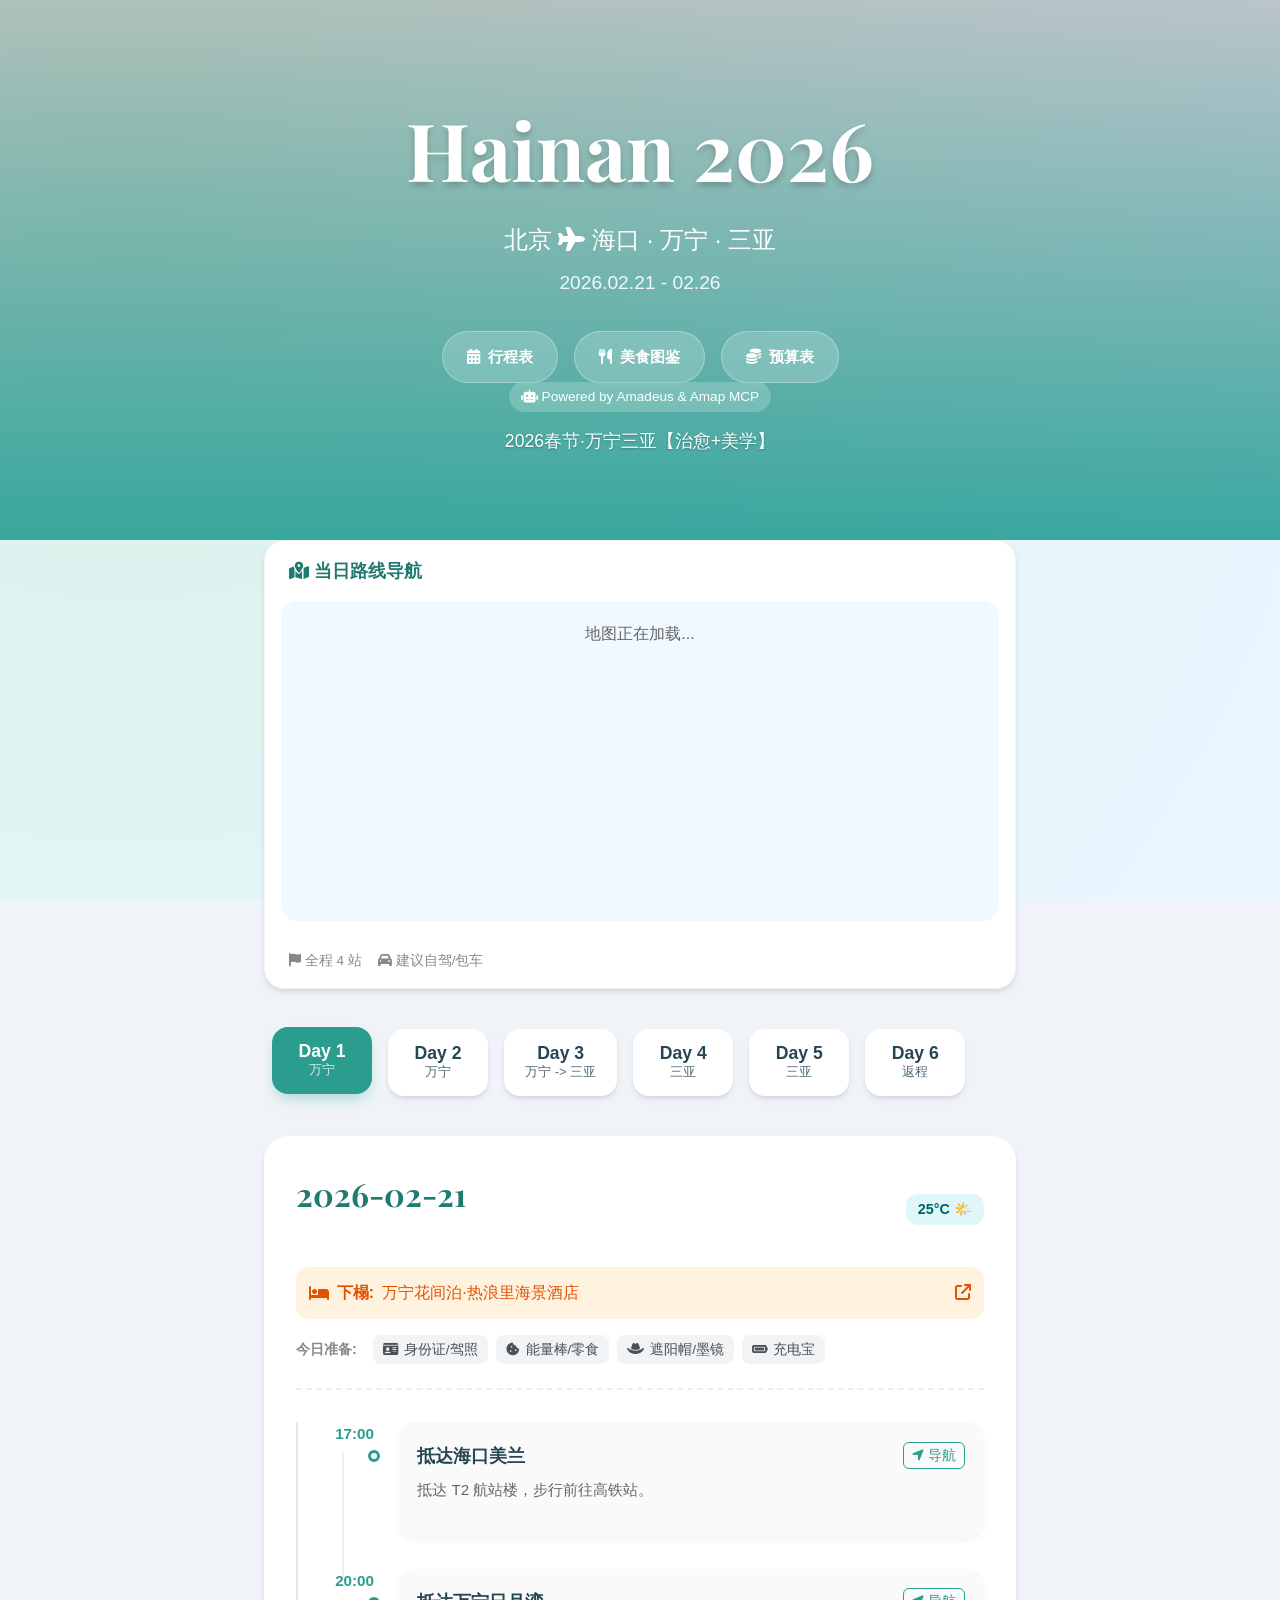
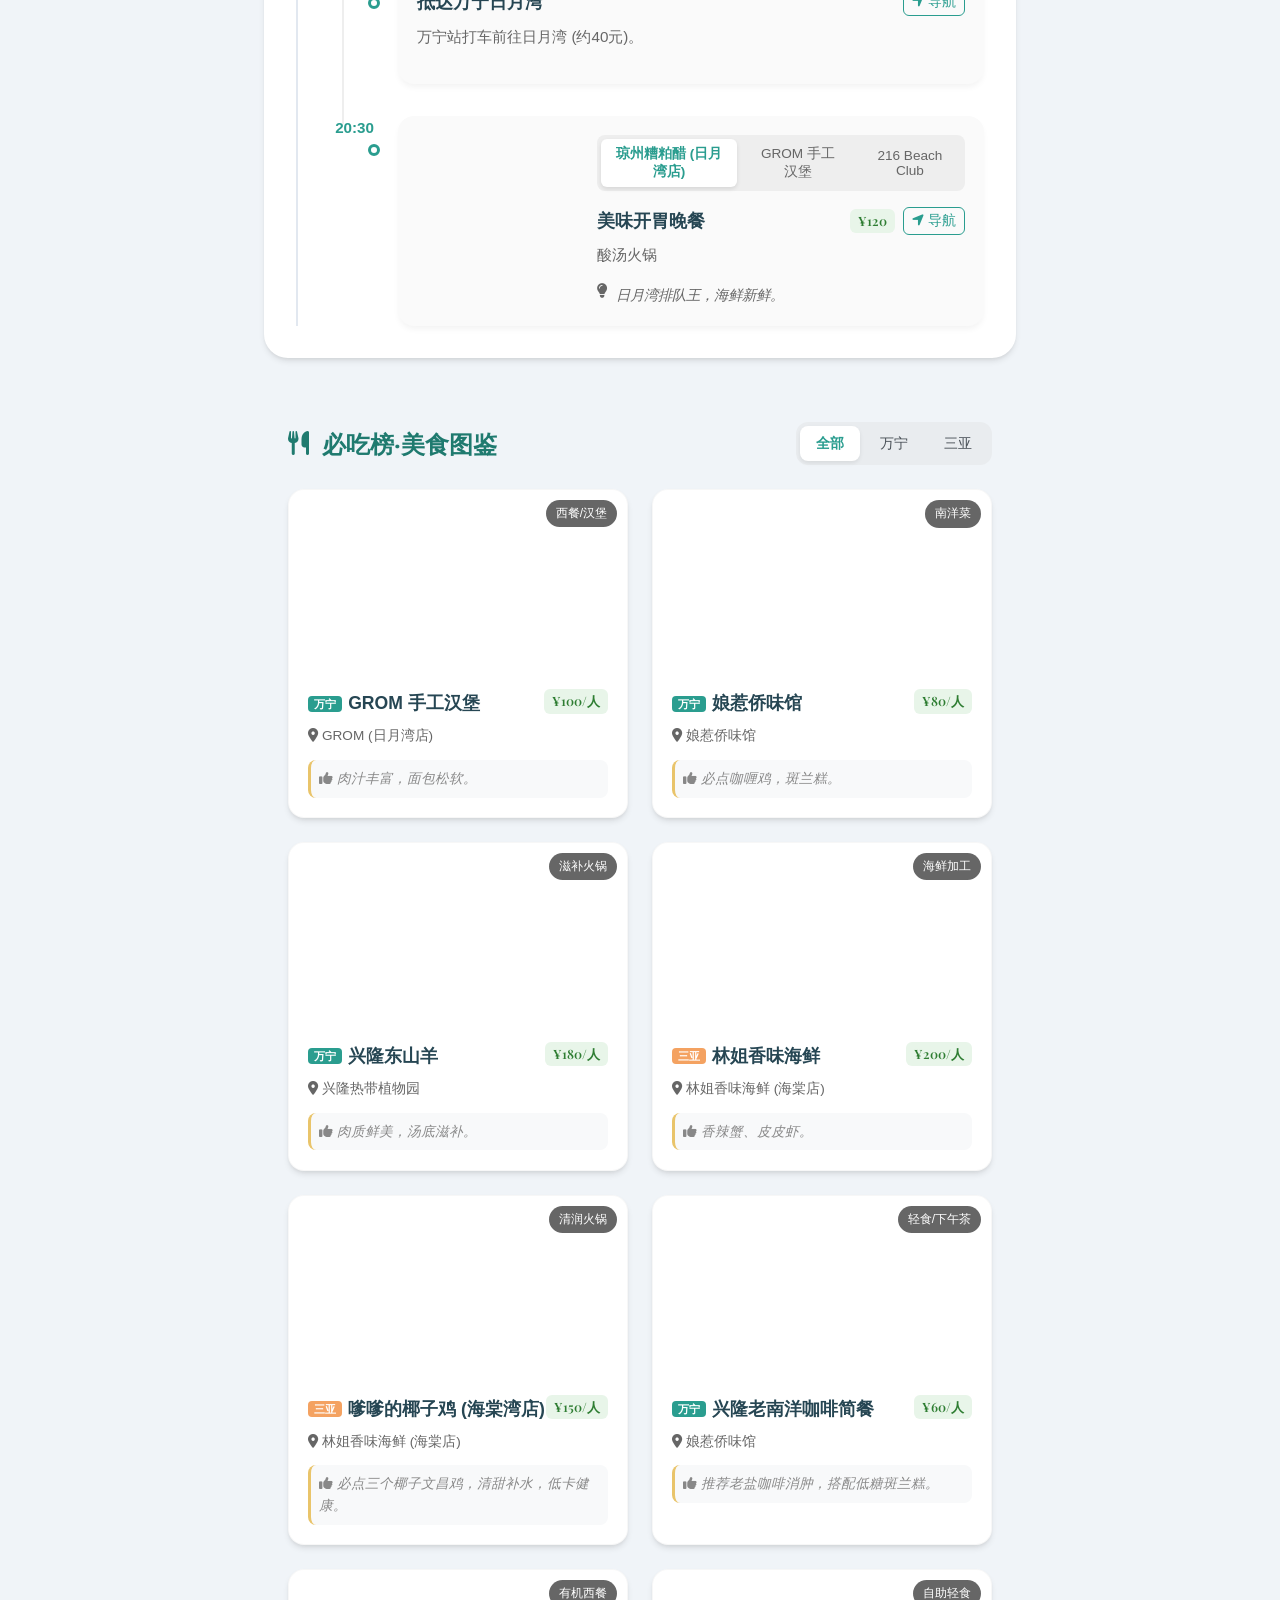
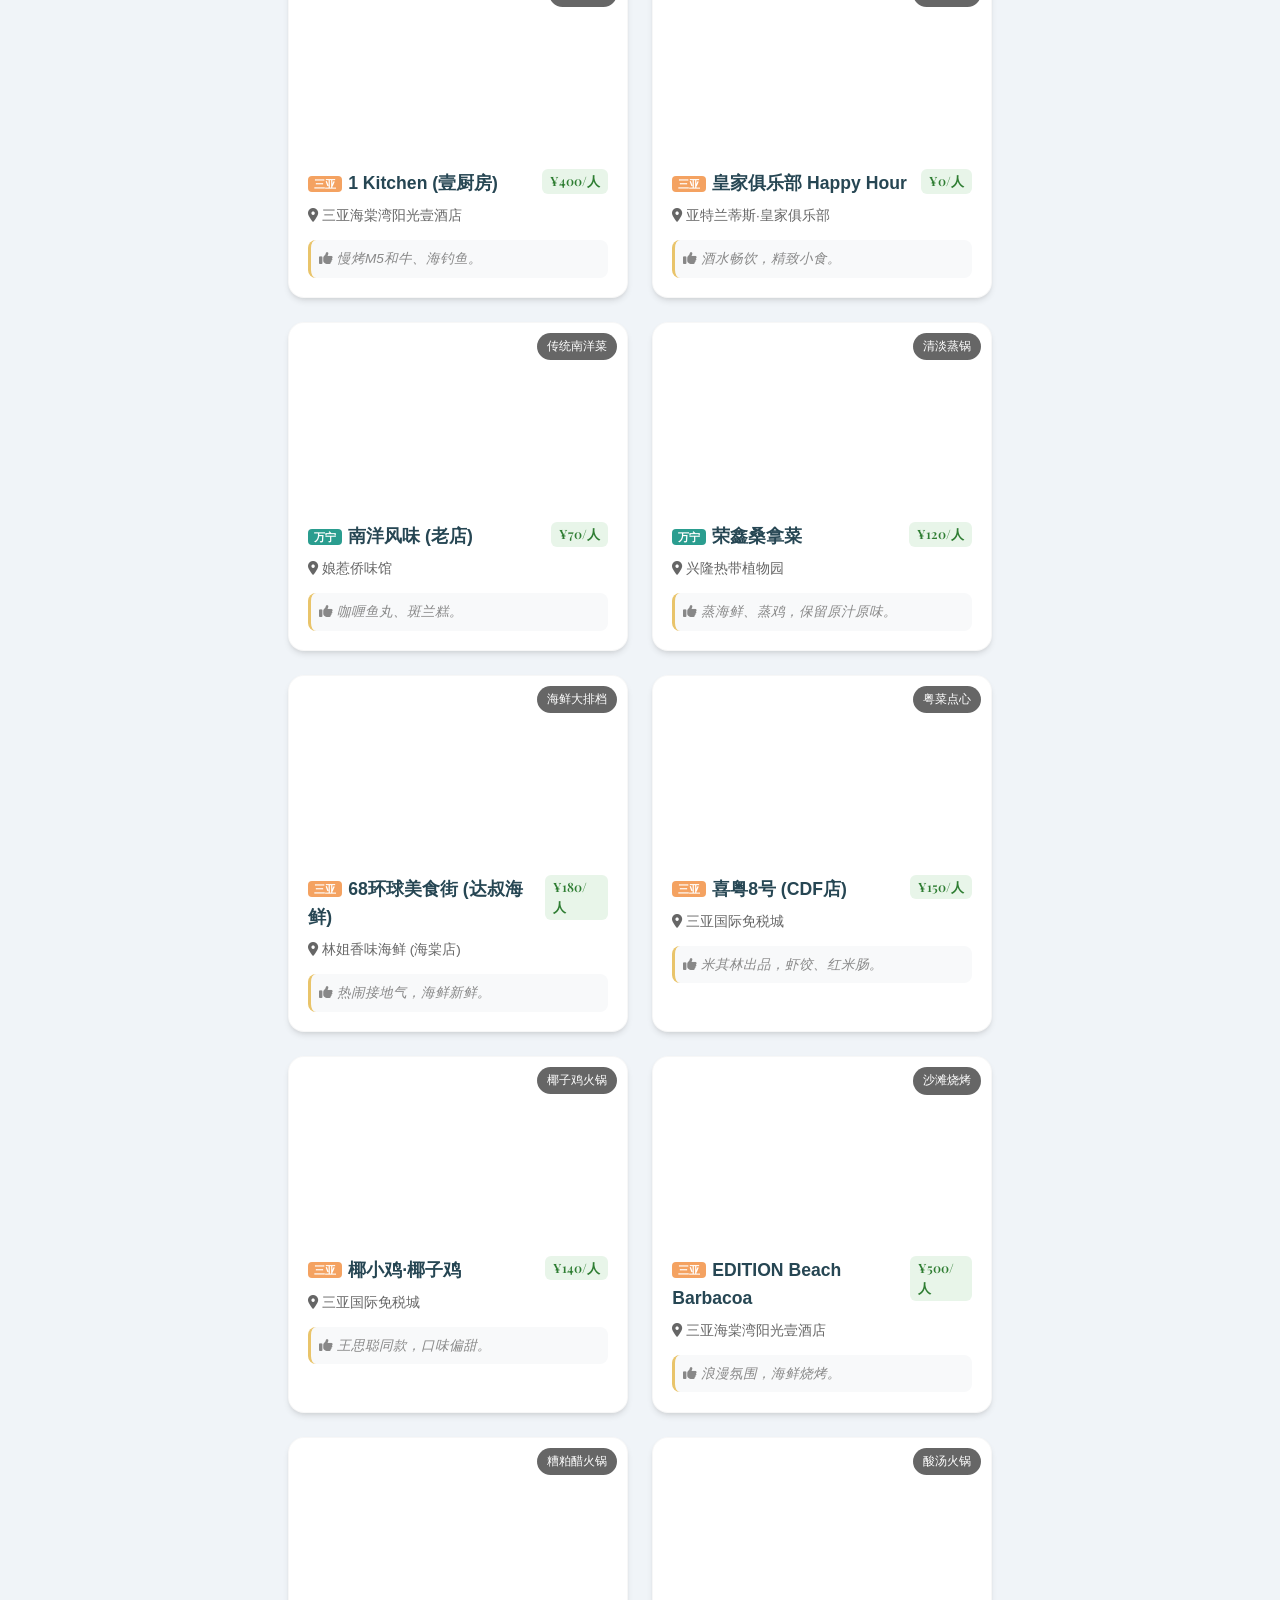
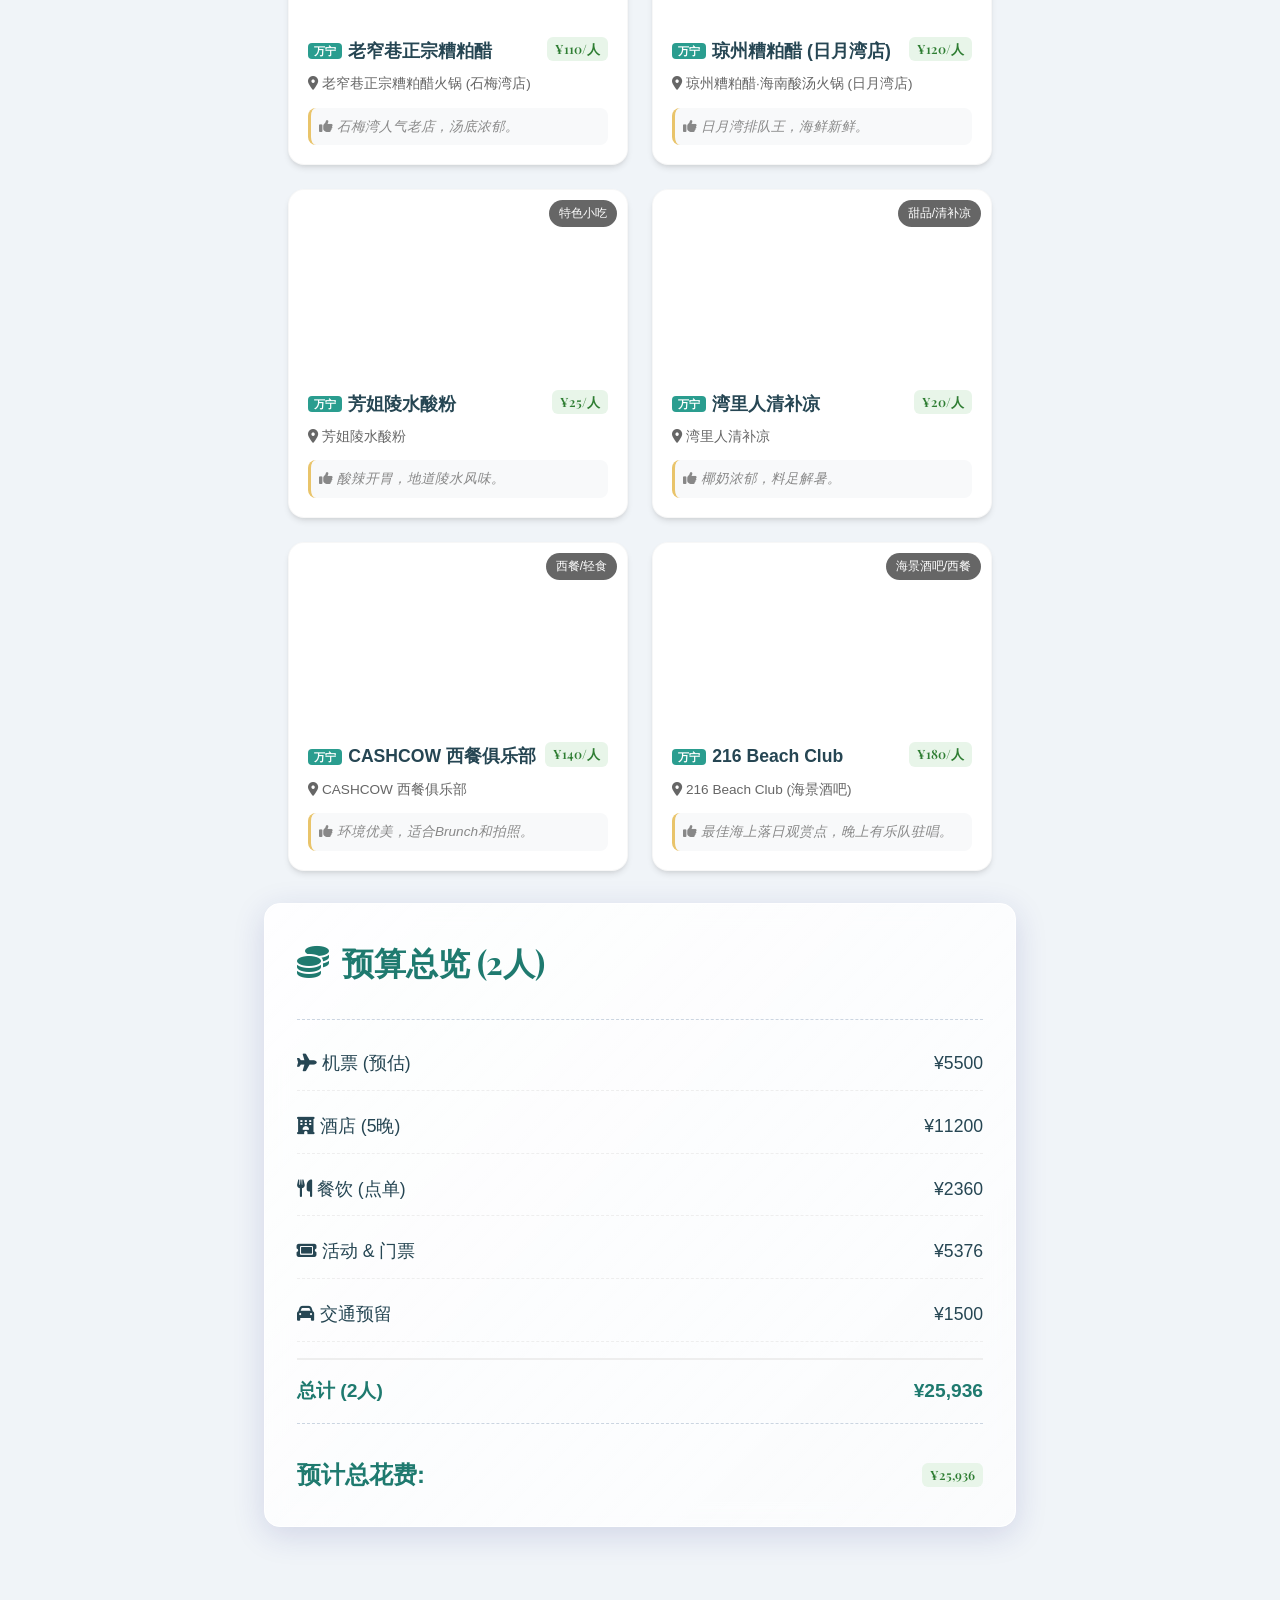
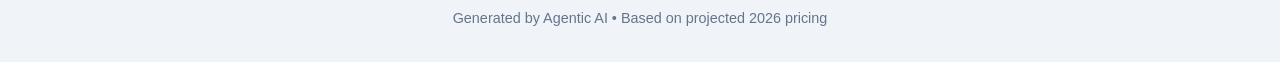
==== index.html @ 5bce95b8 "Travel planner update: Food Map, Content Polish, and UI fixes" ====
<!DOCTYPE html>
<html lang="zh-CN">

<head>
    <meta charset="UTF-8">
    <meta name="viewport" content="width=device-width, initial-scale=1.0">
    <title>2026 海南【治愈+美学】奢华之旅</title>
    <link rel="stylesheet" href="style.css">
    <!-- Google Fonts -->
    <link
        href="https://fonts.googleapis.com/css2?family=Noto+Sans+SC:wght@300;400;500;700&family=Playfair+Display:ital,wght@0,400;0,700;1,400&display=swap"
        rel="stylesheet">
    <!-- Icon -->
    <link rel="stylesheet" href="https://cdnjs.cloudflare.com/ajax/libs/font-awesome/6.4.0/css/all.min.css">
    <!-- Leaflet -->
    <!-- AMap JS API -->
    <script type="text/javascript">
        window._AMapSecurityConfig = {
            securityJsCode: '951e81e1dcbe1bcec90ae6eb160997d6',
        }
    </script>
    <script
        src="https://webapi.amap.com/maps?v=2.0&key=4f4b242f275c2ed27e2b0af25b4e8717&plugin=AMap.Driving,AMap.Scale,AMap.ToolBar"></script>
</head>

<body>
    <div class="bg-gradient"></div>

    <style>
        :root {
            --primary: #2A9D8F;
            --primary-dark: #1F7A6F;
            --secondary: #E9C46A;
            --accent: #F4A261;
            --danger: #E76F51;
            --text: #264653;
            --bg: #F0F4F8;
            --glass: rgba(255, 255, 255, 0.95);
            --shadow: 0 4px 6px -1px rgba(0, 0, 0, 0.1), 0 2px 4px -1px rgba(0, 0, 0, 0.06);
        }

        * {
            box-sizing: border-box;
            margin: 0;
            padding: 0;
        }

        body {
            font-family: 'Inter', -apple-system, BlinkMacSystemFont, "Segoe UI", Roboto, sans-serif;
            background-color: var(--bg);
            color: var(--text);
            line-height: 1.6;
            margin: 0;
        }

        /* Hero */
        .hero {
            background: linear-gradient(135deg, var(--primary), var(--primary-dark));
            color: white;
            padding: 3rem 1.5rem;
            text-align: center;
            border-bottom-left-radius: 30px;
            border-bottom-right-radius: 30px;
            box-shadow: 0 10px 20px -10px rgba(42, 157, 143, 0.5);
            margin-bottom: 2rem;
        }

        .hero h1 {
            font-size: 2.2rem;
            margin-bottom: 0.5rem;
            font-weight: 800;
        }

        .mcp-badge {
            background: rgba(255, 255, 255, 0.2);
            padding: 4px 12px;
            border-radius: 20px;
            font-size: 0.85rem;
            display: inline-block;
            margin-bottom: 1rem;
            backdrop-filter: blur(4px);
        }

        /* Main Container */
        .container {
            max-width: 800px;
            margin: 0 auto;
            padding: 0 1.5rem 3rem;
        }

        /* Day Navigation (Tabs) */
        .day-nav-container {
            display: flex;
            overflow-x: auto;
            gap: 1rem;
            padding: 0.5rem 0.5rem 1.5rem;
            scrollbar-width: none;
            /* Hide scrollbar Firefox */
            margin-bottom: 1rem;
        }

        .day-nav-container::-webkit-scrollbar {
            display: none;
        }

        .day-nav-btn {
            background: white;
            border: none;
            border-radius: 16px;
            padding: 0.8rem 1.2rem;
            min-width: 100px;
            cursor: pointer;
            box-shadow: var(--shadow);
            transition: all 0.3s cubic-bezier(0.25, 0.8, 0.25, 1);
            text-align: center;
            flex-shrink: 0;
            color: var(--text);
            border: 2px solid transparent;
        }

        .day-nav-btn.active {
            background: var(--primary);
            color: white;
            transform: translateY(-2px);
            box-shadow: 0 8px 15px -5px rgba(42, 157, 143, 0.4);
        }

        .nav-day-num {
            font-weight: 700;
            font-size: 1.1rem;
        }

        .nav-day-loc {
            font-size: 0.8rem;
            opacity: 0.8;
        }

        /* Single Day View */
        .single-day-view {
            background: white;
            border-radius: 24px;
            padding: 2rem;
            box-shadow: var(--shadow);
            animation: fadeIn 0.4s ease-out;
        }

        .day-header-hero {
            border-bottom: 2px dashed #eee;
            padding-bottom: 1.5rem;
            margin-bottom: 2rem;
        }

        .day-title-row {
            display: flex;
            justify-content: space-between;
            align-items: center;
            margin-bottom: 1rem;
        }

        .weather-pill {
            background: #E0F7FA;
            color: #006064;
            padding: 4px 12px;
            border-radius: 12px;
            font-size: 0.9rem;
            font-weight: 600;
        }

        .stay-pill {
            background: #FFF3E0;
            color: #E65100;
            padding: 0.8rem;
            border-radius: 12px;
            display: flex;
            align-items: center;
            gap: 0.5rem;
            margin-bottom: 1rem;
        }

        .stay-link {
            color: inherit;
            text-decoration: none;
            margin-left: auto;
        }

        .prep-container {
            display: flex;
            flex-wrap: wrap;
            gap: 0.5rem;
            align-items: center;
        }

        .prep-label {
            font-weight: 600;
            color: #888;
            font-size: 0.9rem;
            margin-right: 0.5rem;
        }

        .prep-badge {
            background: #F1F3F5;
            padding: 4px 10px;
            border-radius: 8px;
            font-size: 0.85rem;
            color: #495057;
            display: flex;
            align-items: center;
            gap: 6px;
        }

        /* Schedule Items */
        .schedule-list {
            display: flex;
            flex-direction: column;
            gap: 2rem;
        }

        .schedule-card {
            display: flex;
            gap: 1.5rem;
            position: relative;
        }

        /* Timeline Line */
        .schedule-card::before {
            content: '';
            position: absolute;
            left: 28px;
            /* Adjustment based on time-column width */
            top: 30px;
            bottom: -40px;
            width: 2px;
            background: #eee;
            z-index: 0;
        }

        .schedule-card:last-child::before {
            display: none;
        }

        .time-column {
            flex-shrink: 0;
            width: 60px;
            text-align: right;
            position: relative;
            z-index: 1;
        }

        .time-text {
            font-weight: 700;
            color: var(--primary);
            font-size: 0.95rem;
            display: block;
            margin-bottom: 0.2rem;
        }

        .time-dots {
            width: 12px;
            height: 12px;
            background: white;
            border: 3px solid var(--primary);
            border-radius: 50%;
            margin-left: auto;
            position: relative;
            right: -6px;
            /* Align with line */
        }

        .card-content-wrapper {
            display: flex;
            flex-direction: column;
            gap: 0;
            background: #FAFAFA;
            border-radius: 16px;
            overflow: hidden;
            flex-grow: 1;
            box-shadow: 0 4px 6px -1px rgba(0, 0, 0, 0.05);
            transition: transform 0.2s;
        }

        .schedule-card:hover .card-content-wrapper {
            transform: translateX(5px);
            box-shadow: 0 8px 15px rgba(0, 0, 0, 0.1);
        }

        .card-image {
            height: 180px;
            width: 100%;
            background-size: cover;
            background-position: center;
            flex-shrink: 0;
        }

        @media (min-width: 600px) {
            .card-content-wrapper {
                flex-direction: row;
            }

            .card-image {
                width: 180px;
                height: auto;
            }
        }

        .card-content {
            padding: 1.2rem;
            flex-grow: 1;
        }

        /* Choice Toggles */
        .choice-container {
            display: flex;
            gap: 0.5rem;
            margin-bottom: 1rem;
            background: #eee;
            padding: 4px;
            border-radius: 8px;
            width: fit-content;
        }

        .choice-btn {
            border: none;
            background: transparent;
            padding: 6px 12px;
            border-radius: 6px;
            font-size: 0.85rem;
            cursor: pointer;
            color: #666;
            transition: all 0.2s;
        }

        .choice-btn.active {
            background: white;
            color: var(--primary);
            box-shadow: 0 2px 4px rgba(0, 0, 0, 0.1);
            font-weight: 600;
        }

        .card-header {
            display: flex;
            justify-content: space-between;
            align-items: flex-start;
            margin-bottom: 0.5rem;
        }

        .card-title {
            font-size: 1.1rem;
            font-weight: 700;
            margin: 0;
        }

        .card-actions {
            display: flex;
            gap: 0.5rem;
            align-items: center;
        }

        .price-tag {
            background: #E8F5E9;
            color: #2E7D32;
            padding: 2px 8px;
            border-radius: 6px;
            font-size: 0.8rem;
            font-weight: 600;
        }

        .nav-link {
            text-decoration: none;
            color: var(--primary);
            font-size: 0.85rem;
            border: 1px solid var(--primary);
            padding: 2px 8px;
            border-radius: 6px;
            transition: all 0.2s;
        }

        .nav-link:hover {
            background: var(--primary);
            color: white;
        }

        .card-desc {
            color: #666;
            font-size: 0.95rem;
            margin-bottom: 1rem;
        }

        /* Detail Sections (Rich Details) */
        .detail-section {
            background: white;
            border-radius: 8px;
            padding: 0.8rem 1rem;
            margin-top: 0.8rem;
            border-left: 3px solid #ccc;
        }

        .detail-section h4 {
            font-size: 0.9rem;
            margin-bottom: 0.5rem;
            display: flex;
            align-items: center;
            gap: 0.5rem;
        }

        .detail-section ul {
            list-style: none;
            padding-left: 0.5rem;
        }

        .detail-section li {
            font-size: 0.85rem;
            color: #555;
            margin-bottom: 0.3rem;
            position: relative;
            padding-left: 1rem;
        }

        .detail-section li::before {
            content: "•";
            color: #ccc;
            position: absolute;
            left: 0;
        }

        .package-section {
            border-color: var(--secondary);
            background: #FFFDE7;
        }

        .package-section h4 {
            color: #F57F17;
        }

        .warn-section {
            border-color: var(--danger);
            background: #FFEBEE;
        }

        .warn-section h4 {
            color: #C62828;
        }

        .tip-section {
            border: none;
            background: transparent;
            color: #666;
            font-style: italic;
            padding: 0;
            display: flex;
            gap: 0.5rem;
            font-size: 0.9rem;
        }

        /* Costs */
        .cost-panel {
            background: white;
            border-radius: 24px;
            padding: 2rem;
            margin-top: 2rem;
            box-shadow: var(--shadow);
        }

        .cost-row {
            display: flex;
            justify-content: space-between;
            padding: 0.8rem 0;
            border-bottom: 1px dashed #eee;
        }

        .cost-row:last-child {
            border-bottom: none;
        }

        .total-row {
            margin-top: 1rem;
            padding-top: 1rem;
            border-top: 2px solid #eee;
            font-size: 1.2rem;
            font-weight: 800;
            display: flex;
            justify-content: space-between;
            color: var(--primary-dark);
        }

        @keyframes fadeIn {
            from {
                opacity: 0;
                transform: translateY(10px);
            }

            to {
                opacity: 1;
                transform: translateY(0);
            }
        }

        /* Route Overview Map */
        .route-card {
            background: white;
            border-radius: 20px;
            padding: 1rem;
            margin-bottom: 2rem;
            box-shadow: var(--shadow);
            border: 1px solid rgba(0, 0, 0, 0.05);
            animation: fadeIn 0.5s ease-out;
            display: flex;
            flex-direction: column;
        }

        .route-header {
            display: flex;
            justify-content: space-between;
            align-items: center;
            margin-bottom: 1rem;
            padding: 0 0.5rem;
        }

        .leaflet-routing-container {
            display: none !important;
            /* Hide default instructions panel */
        }

        .route-header h4 {
            margin: 0;
            color: var(--primary-dark);
            font-size: 1.1rem;
        }

        #map-container {
            height: 320px;
            width: 100%;
            border-radius: 16px;
            z-index: 1;
            /* Ensure map is below dropdowns if any */
        }

        .route-meta {
            margin-top: 0.8rem;
            font-size: 0.85rem;
            color: #888;
            display: flex;
            gap: 1rem;
            padding: 0 0.5rem;
        }

        /* Custom Popup */
        .leaflet-popup-content-wrapper {
            border-radius: 12px;
            padding: 0;
            overflow: hidden;
        }

        .leaflet-popup-content {
            margin: 0;
            font-family: 'Inter', sans-serif;
            font-size: 0.9rem;
        }

        .popup-content {
            padding: 8px 12px;
        }

        .popup-title {
            font-weight: 700;
            color: var(--primary-dark);
        }

        .popup-type {
            font-size: 0.8rem;
            color: #666;
        }
    </style>
    <header class="hero-section">
        <div class="hero-content">
            <h1>Hainan 2026</h1>
            <p class="subtitle">北京 <i class="fa-solid fa-plane"></i> 海口 · 万宁 · 三亚</p>
            <p class="dates">2026.02.21 - 02.26</p>

            <div class="quick-nav">
                <a href="#timeline" class="quick-nav-btn"><i class="fa-solid fa-calendar-days"></i> 行程表</a>
                <a href="#food-collection" class="quick-nav-btn"><i class="fa-solid fa-utensils"></i> 美食图鉴</a>
                <a href="#cost-breakdown" class="quick-nav-btn"><i class="fa-solid fa-coins"></i> 预算表</a>
            </div>

            <div class="mcp-badge">
                <i class="fa-solid fa-robot"></i> Powered by Amadeus & Amap MCP
            </div>
            <div id="plan-desc" class="plan-description"></div>
        </div>
    </header>

    <main class="container">
        <!-- Itinerary Timeline -->
        <section class="timeline-section">
            <div id="day-route"></div>
            <div id="timeline" class="timeline">
                <!-- Dynamically populated by JS -->
            </div>
        </section>

        <!-- Food Collection (New Feature) -->
        <section class="food-collection-section" id="food-collection">
            <div class="section-header">
                <h2><i class="fa-solid fa-utensils"></i> 必吃榜·美食图鉴</h2>
                <div class="filter-tabs">
                    <button class="filter-btn active" data-filter="all">全部</button>
                    <button class="filter-btn" data-filter="万宁">万宁</button>
                    <button class="filter-btn" data-filter="三亚">三亚</button>
                </div>
            </div>
            <div id="food-grid" class="food-grid">
                <!-- Populated by JS -->
            </div>
        </section>



        <!-- Cost Summary -->
        <section class="cost-section">
            <div class="cost-card glass mirror">
                <h2><i class="fa-solid fa-coins"></i> 预算总览 (2人)</h2>
                <div class="cost-breakdown" id="cost-breakdown">
                    <!-- Populated by JS -->
                </div>
                <div class="total-cost">
                    <span>预计总花费:</span>
                    <span id="total-price" class="price-tag">calculating...</span>
                </div>
            </div>
        </section>
    </main>

    <footer>
        <p>Generated by Agentic AI • Based on projected 2026 pricing</p>
    </footer>

    <script src="data.js"></script>
    <script src="script.js"></script>
</body>

</html>
---- style.css ----
:root {
    --primary-color: #0d9488;
    /* Teal 600 */
    --primary-dark: #0f766e;
    --accent-color: #fca5a5;
    /* Rose 300 */
    --glass-bg: rgba(255, 255, 255, 0.7);
    --glass-border: rgba(255, 255, 255, 0.5);
    --text-main: #1e293b;
    --text-muted: #64748b;
    --card-shadow: 0 8px 32px 0 rgba(31, 38, 135, 0.15);
}

* {
    margin: 0;
    padding: 0;
    box-sizing: border-box;
}

body {
    font-family: 'Noto Sans SC', sans-serif;
    color: var(--text-main);
    background-color: #ecfeff;
    /* Cyan 50 */
    overflow-x: hidden;
}

/* Dynamic Background */
.bg-gradient {
    position: fixed;
    top: 0;
    left: 0;
    width: 100vw;
    height: 100vh;
    background: radial-gradient(circle at 10% 20%, rgb(216, 241, 230) 0%, rgb(233, 246, 255) 90%);
    z-index: -1;
}

/* Hero Section */
.hero-section {
    min-height: 480px;
    height: 60vh;
    display: flex;
    justify-content: center;
    align-items: center;
    text-align: center;
    background: url('https://images.unsplash.com/photo-1544979590-37e9b47cd705?q=80&w=2574&auto=format&fit=crop') no-repeat center center/cover;
    position: relative;
    color: white;
}

.hero-section::after {
    content: '';
    position: absolute;
    inset: 0;
    background: linear-gradient(to bottom, rgba(0, 0, 0, 0.2), rgba(13, 148, 136, 0.8));
}

.hero-content {
    position: relative;
    z-index: 10;
    animation: fadeInDown 1s ease-out;
}

h1 {
    font-family: 'Playfair Display', serif;
    font-size: 5rem;
    margin-bottom: 0.5rem;
    text-shadow: 0 4px 6px rgba(0, 0, 0, 0.2);
}

.subtitle {
    font-size: 1.5rem;
    font-weight: 300;
    margin-bottom: 0.5rem;
}

.dates {
    font-size: 1.2rem;
    opacity: 0.9;
    margin-bottom: 2rem;
}

/* Plan Selector */
.plan-selector {
    display: flex;
    justify-content: center;
    gap: 1rem;
    margin-bottom: 1.5rem;
}

.plan-btn {
    padding: 0.8rem 2rem;
    border: none;
    border-radius: 50px;
    background: rgba(255, 255, 255, 0.2);
    color: white;
    cursor: pointer;
    font-size: 1rem;
    backdrop-filter: blur(5px);
    border: 1px solid rgba(255, 255, 255, 0.4);
    transition: all 0.3s ease;
}

.plan-btn:hover,
.plan-btn.active {
    background: white;
    color: var(--primary-color);
    transform: translateY(-2px);
    box-shadow: 0 5px 15px rgba(0, 0, 0, 0.2);
}

.plan-description {
    max-width: 600px;
    margin: 0 auto;
    font-size: 1.1rem;
    line-height: 1.5;
    text-shadow: 0 1px 2px rgba(0, 0, 0, 0.3);
}

/* Main Container */
.container {
    max-width: 1200px;
    margin: -4rem auto 0;
    padding: 2rem;
    position: relative;
    z-index: 20;
}

h2 {
    font-family: 'Playfair Display', serif;
    color: var(--primary-dark);
    margin-bottom: 2rem;
    display: flex;
    align-items: center;
    gap: 0.8rem;
    font-size: 2rem;
}

/* Glassmorphism Cards */
.glass {
    background: var(--glass-bg);
    backdrop-filter: blur(12px);
    -webkit-backdrop-filter: blur(12px);
    border: 1px solid var(--glass-border);
    border-radius: 16px;
    padding: 2rem;
    box-shadow: var(--card-shadow);
    transition: transform 0.3s ease;
}

.glass:hover {
    transform: translateY(-5px);
}

/* Timeline Components */
.timeline-section {
    margin-bottom: 4rem;
}

.timeline {
    display: grid;
    grid-template-columns: repeat(auto-fit, minmax(350px, 1fr));
    gap: 2rem;
}

.day-card {
    background: white;
    border-radius: 16px;
    overflow: hidden;
    box-shadow: 0 4px 6px -1px rgba(0, 0, 0, 0.1);
    transition: all 0.3s ease;
    border-top: 4px solid var(--primary-color);
}

.day-card:hover {
    box-shadow: 0 20px 25px -5px rgba(0, 0, 0, 0.1), 0 10px 10px -5px rgba(0, 0, 0, 0.04);
}

.day-header {
    background: #f0fdfa;
    padding: 1rem 1.5rem;
    display: flex;
    justify-content: space-between;
    align-items: center;
    border-bottom: 1px solid #e2e8f0;
}

.day-tag {
    font-weight: 700;
    color: var(--primary-color);
    font-size: 1.3rem;
}

.loc-tag {
    background: var(--primary-color);
    color: white;
    padding: 0.3rem 0.8rem;
    border-radius: 999px;
    font-size: 0.9rem;
}

.day-content {
    padding: 1.5rem;
}

.stay-info {
    background: #ecfeff;
    padding: 0.8rem;
    border-radius: 8px;
    font-size: 0.95rem;
    color: var(--primary-dark);
    margin-bottom: 1.5rem;
    display: flex;
    align-items: center;
    gap: 0.5rem;
    font-weight: 500;
    border: 1px solid #ccfbf1;
}

/* Detailed Schedule List */
.schedule-list {
    list-style: none;
    position: relative;
    padding-left: 1rem;
    border-left: 2px solid #e2e8f0;
}

.schedule-item {
    position: relative;
    margin-bottom: 2rem;
    padding-left: 1.5rem;
}

.schedule-item::before {
    content: '';
    position: absolute;
    left: -1.35rem;
    top: 0.3rem;
    width: 12px;
    height: 12px;
    background: white;
    border: 3px solid var(--accent-color);
    border-radius: 50%;
}

.time-tag {
    font-size: 0.85rem;
    font-weight: 700;
    color: var(--text-muted);
    margin-bottom: 0.2rem;
}

.event-title {
    font-size: 1.05rem;
    font-weight: 600;
    color: var(--text-main);
    margin-bottom: 0.4rem;
}

.event-desc {
    font-size: 0.9rem;
    color: #666;
    line-height: 1.5;
    margin-bottom: 0.6rem;
}

/* Tips Style */
.event-tips {
    background-color: #fff7ed;
    /* Orange 50 */
    border-left: 3px solid #f97316;
    /* Orange 500 */
    padding: 0.5rem 0.8rem;
    border-radius: 4px;
    font-size: 0.85rem;
    color: #c2410c;
    /* Orange 700 */
    margin-bottom: 0.8rem;
    display: inline-block;
}

.event-image {
    width: 100%;
    height: 180px;
    object-fit: cover;
    border-radius: 12px;
    box-shadow: 0 4px 6px rgba(0, 0, 0, 0.1);
    transition: transform 0.3s ease;
}

.event-image:hover {
    transform: scale(1.02);
}

/* Summary Grid */
.cards-grid {
    display: grid;
    grid-template-columns: repeat(2, 1fr);
    gap: 2rem;
    margin-bottom: 4rem;
}

.summary-card h3 {
    color: var(--primary-dark);
    margin-bottom: 1.5rem;
    border-bottom: 2px solid rgba(13, 148, 136, 0.2);
    padding-bottom: 0.5rem;
}

.info-row {
    display: flex;
    justify-content: space-between;
    margin-bottom: 0.8rem;
    font-size: 0.95rem;
}

.info-label {
    color: var(--text-muted);
}

.info-value {
    font-weight: 500;
}

/* Cost Section */
.cost-card {
    background: linear-gradient(135deg, rgba(255, 255, 255, 0.9), rgba(255, 255, 255, 0.7));
    border: 1px solid white;
}

.cost-breakdown {
    margin: 2rem 0;
    padding: 1rem 0;
    border-top: 1px dashed #cbd5e1;
    border-bottom: 1px dashed #cbd5e1;
}

.cost-row {
    display: flex;
    justify-content: space-between;
    margin-bottom: 0.5rem;
    font-size: 1.1rem;
}

.total-cost {
    display: flex;
    justify-content: space-between;
    align-items: center;
    font-size: 1.5rem;
    font-weight: bold;
    color: var(--primary-dark);
}

.price-tag {
    font-family: 'Playfair Display', serif;
    color: #b91c1c;
    /* Red 700 */
    font-size: 2.5rem;
}

/* Footer */
footer {
    text-align: center;
    padding: 2rem;
    color: var(--text-muted);
    font-size: 0.9rem;
}

/* Animations */
@keyframes fadeInDown {
    from {
        opacity: 0;
        transform: translateY(-20px);
    }

    to {
        opacity: 1;
        transform: translateY(0);
    }
}

@media (max-width: 768px) {
    h1 {
        font-size: 3rem;
    }

    .cards-grid {
        grid-template-columns: 1fr;
    }

    .container {
        margin-top: -2rem;
        padding: 1rem;
    }
}

/* Map Container */
#map-container {
    width: 100%;
    height: 400px;
    border-radius: 12px;
    margin-bottom: 1rem;
    background: #f0f9ff;
    position: relative;
    overflow: hidden;
    z-index: 10;
}

/* ----------------------------------------------------------- */
/* Food Collection (New) */
/* ----------------------------------------------------------- */
#food-collection {
    max-width: 800px;
    margin: 2rem auto;
    padding: 0 1.5rem;
}

#food-collection .section-header {
    display: flex;
    justify-content: space-between;
    align-items: center;
    margin-bottom: 1.5rem;
    flex-wrap: wrap;
    gap: 1rem;
}

#food-collection h2 {
    font-size: 1.5rem;
    color: var(--primary-dark);
    margin: 0;
}

/* Filter Tabs */
.filter-tabs {
    display: flex;
    background: #e9ecef;
    padding: 4px;
    border-radius: 12px;
    gap: 4px;
}

.filter-btn {
    border: none;
    background: transparent;
    padding: 8px 16px;
    font-size: 0.9rem;
    border-radius: 8px;
    cursor: pointer;
    color: #495057;
    font-weight: 500;
    transition: all 0.2s;
}

.filter-btn.active {
    background: white;
    color: var(--primary);
    box-shadow: 0 2px 4px rgba(0, 0, 0, 0.08);
    font-weight: 700;
}

/* Food Grid */
.food-grid {
    display: grid;
    grid-template-columns: repeat(auto-fill, minmax(280px, 1fr));
    gap: 1.5rem;
}

.food-card {
    background: white;
    border-radius: 16px;
    overflow: hidden;
    box-shadow: var(--shadow);
    transition: transform 0.2s, box-shadow 0.2s;
    cursor: pointer;
    position: relative;
    border: 1px solid rgba(0, 0, 0, 0.03);
}

.food-card:hover {
    transform: translateY(-5px);
    box-shadow: 0 10px 20px rgba(0, 0, 0, 0.08);
}

.food-img {
    height: 180px;
    width: 100%;
    background-size: cover;
    background-position: center;
    position: relative;
}

.food-tag {
    position: absolute;
    top: 10px;
    right: 10px;
    background: rgba(0, 0, 0, 0.6);
    color: white;
    padding: 4px 10px;
    border-radius: 20px;
    font-size: 0.75rem;
    backdrop-filter: blur(4px);
}

.food-info {
    padding: 1.2rem;
}

.food-title {
    font-size: 1.1rem;
    font-weight: 700;
    margin-bottom: 0.5rem;
    color: var(--text);
    display: flex;
    justify-content: space-between;
    align-items: flex-start;
}

.food-meta {
    display: flex;
    gap: 1rem;
    font-size: 0.85rem;
    color: #666;
    margin-bottom: 0.8rem;
}

.food-tips {
    font-size: 0.85rem;
    color: #888;
    background: #f8f9fa;
    padding: 8px;
    border-radius: 8px;
    font-style: italic;
    border-left: 3px solid var(--secondary);
}

.city-badge {
    background: var(--primary);
    color: white;
    padding: 2px 6px;
    border-radius: 4px;
    font-size: 0.7rem;
    vertical-align: middle;
    margin-right: 6px;
}


/* Quick Nav */
.quick-nav {
    display: flex;
    gap: 1rem;
    justify-content: center;
    margin-top: 1.5rem;
    flex-wrap: wrap;
}

.quick-nav-btn {
    background: rgba(255, 255, 255, 0.2);
    backdrop-filter: blur(10px);
    color: white;
    text-decoration: none;
    padding: 0.8rem 1.5rem;
    border-radius: 50px;
    font-size: 0.95rem;
    font-weight: 600;
    border: 1px solid rgba(255, 255, 255, 0.3);
    transition: all 0.3s ease;
    display: flex;
    align-items: center;
    gap: 0.5rem;
}

.quick-nav-btn:hover {
    background: white;
    color: var(--primary);
    transform: translateY(-3px);
    box-shadow: 0 5px 15px rgba(0, 0, 0, 0.2);
}
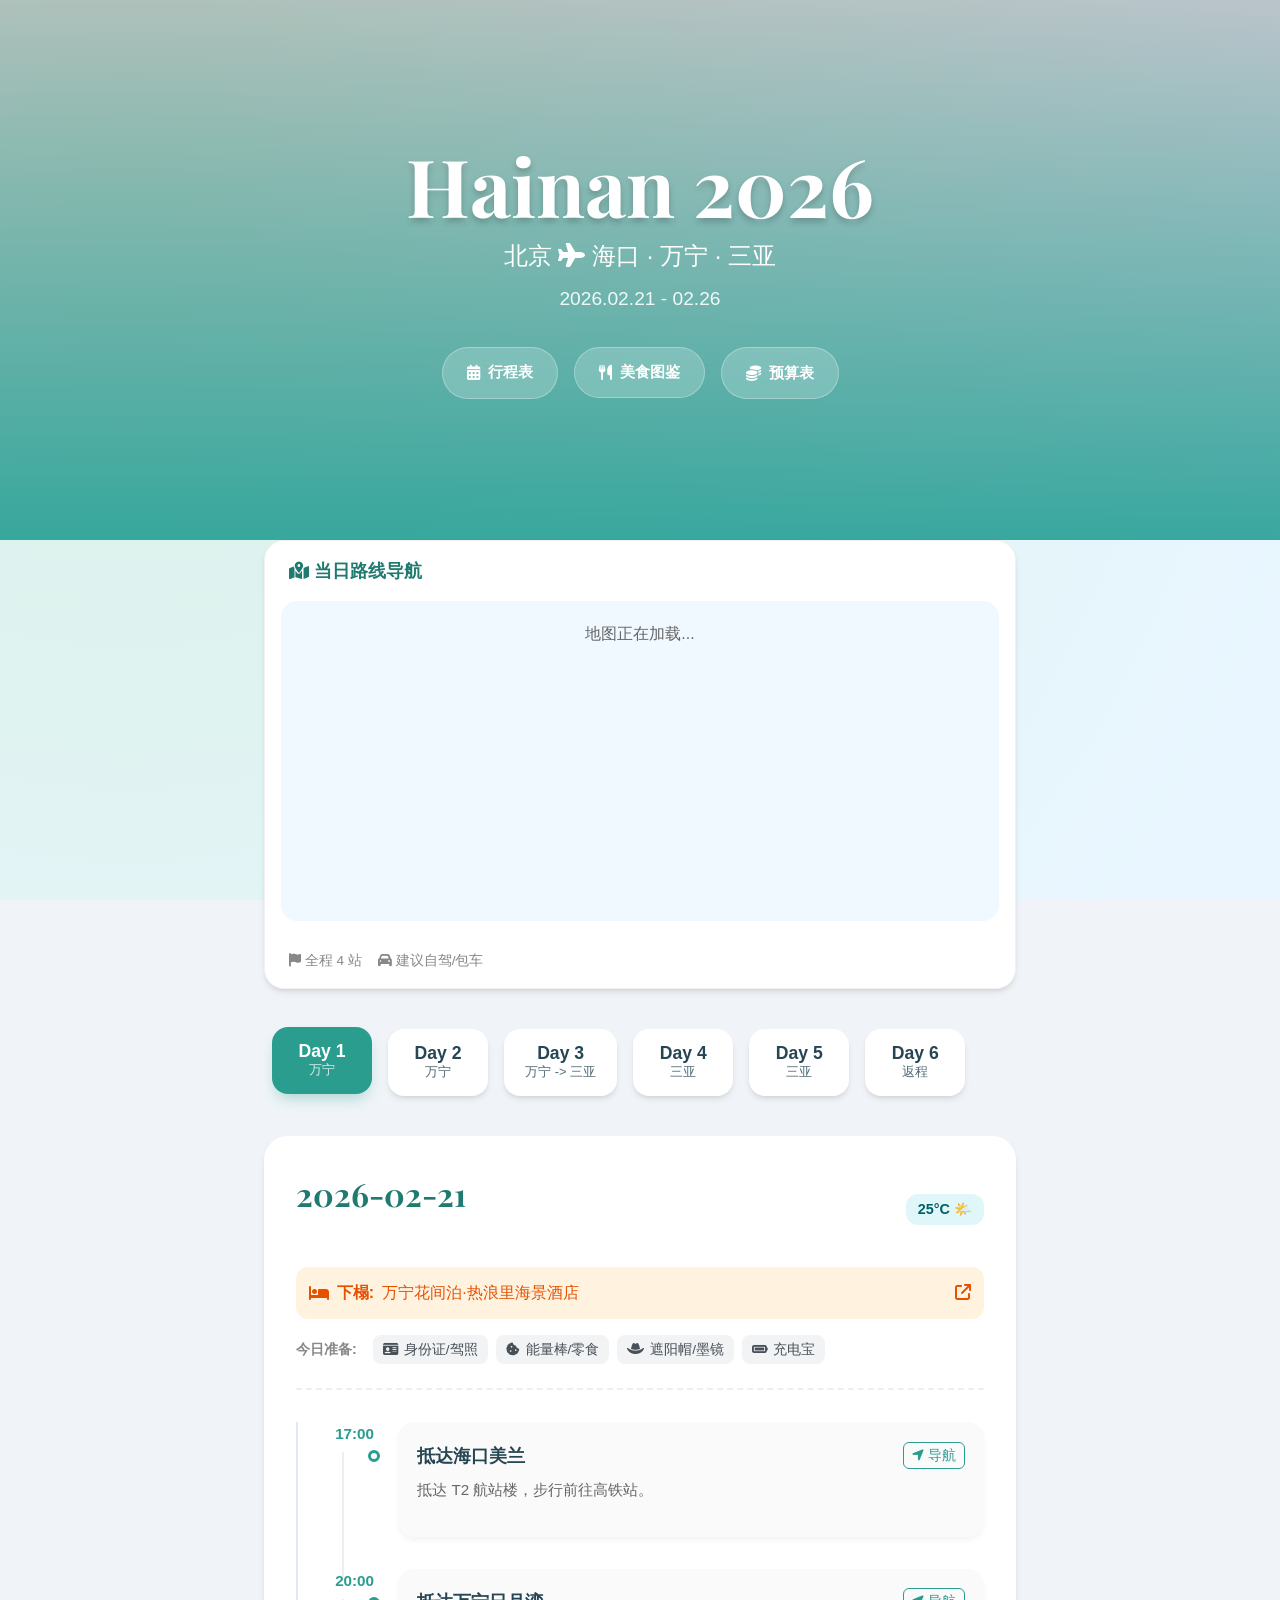
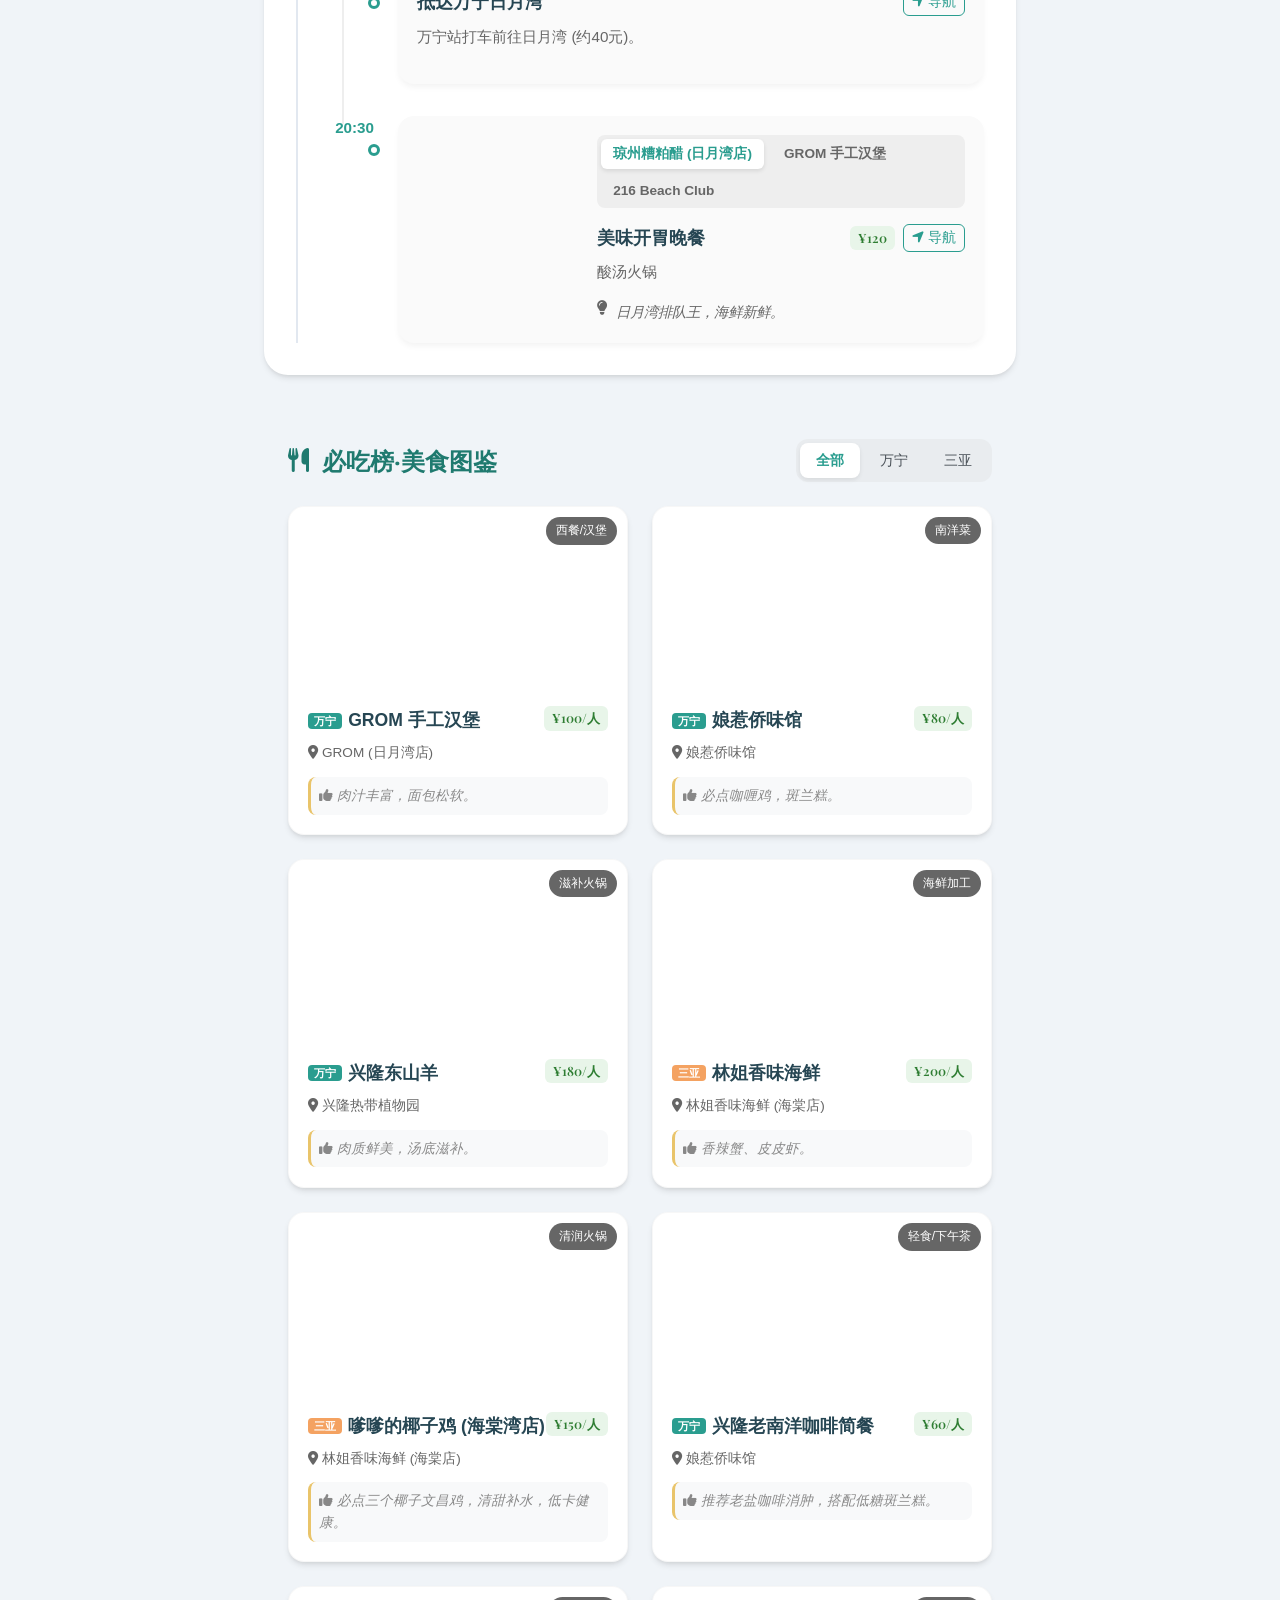
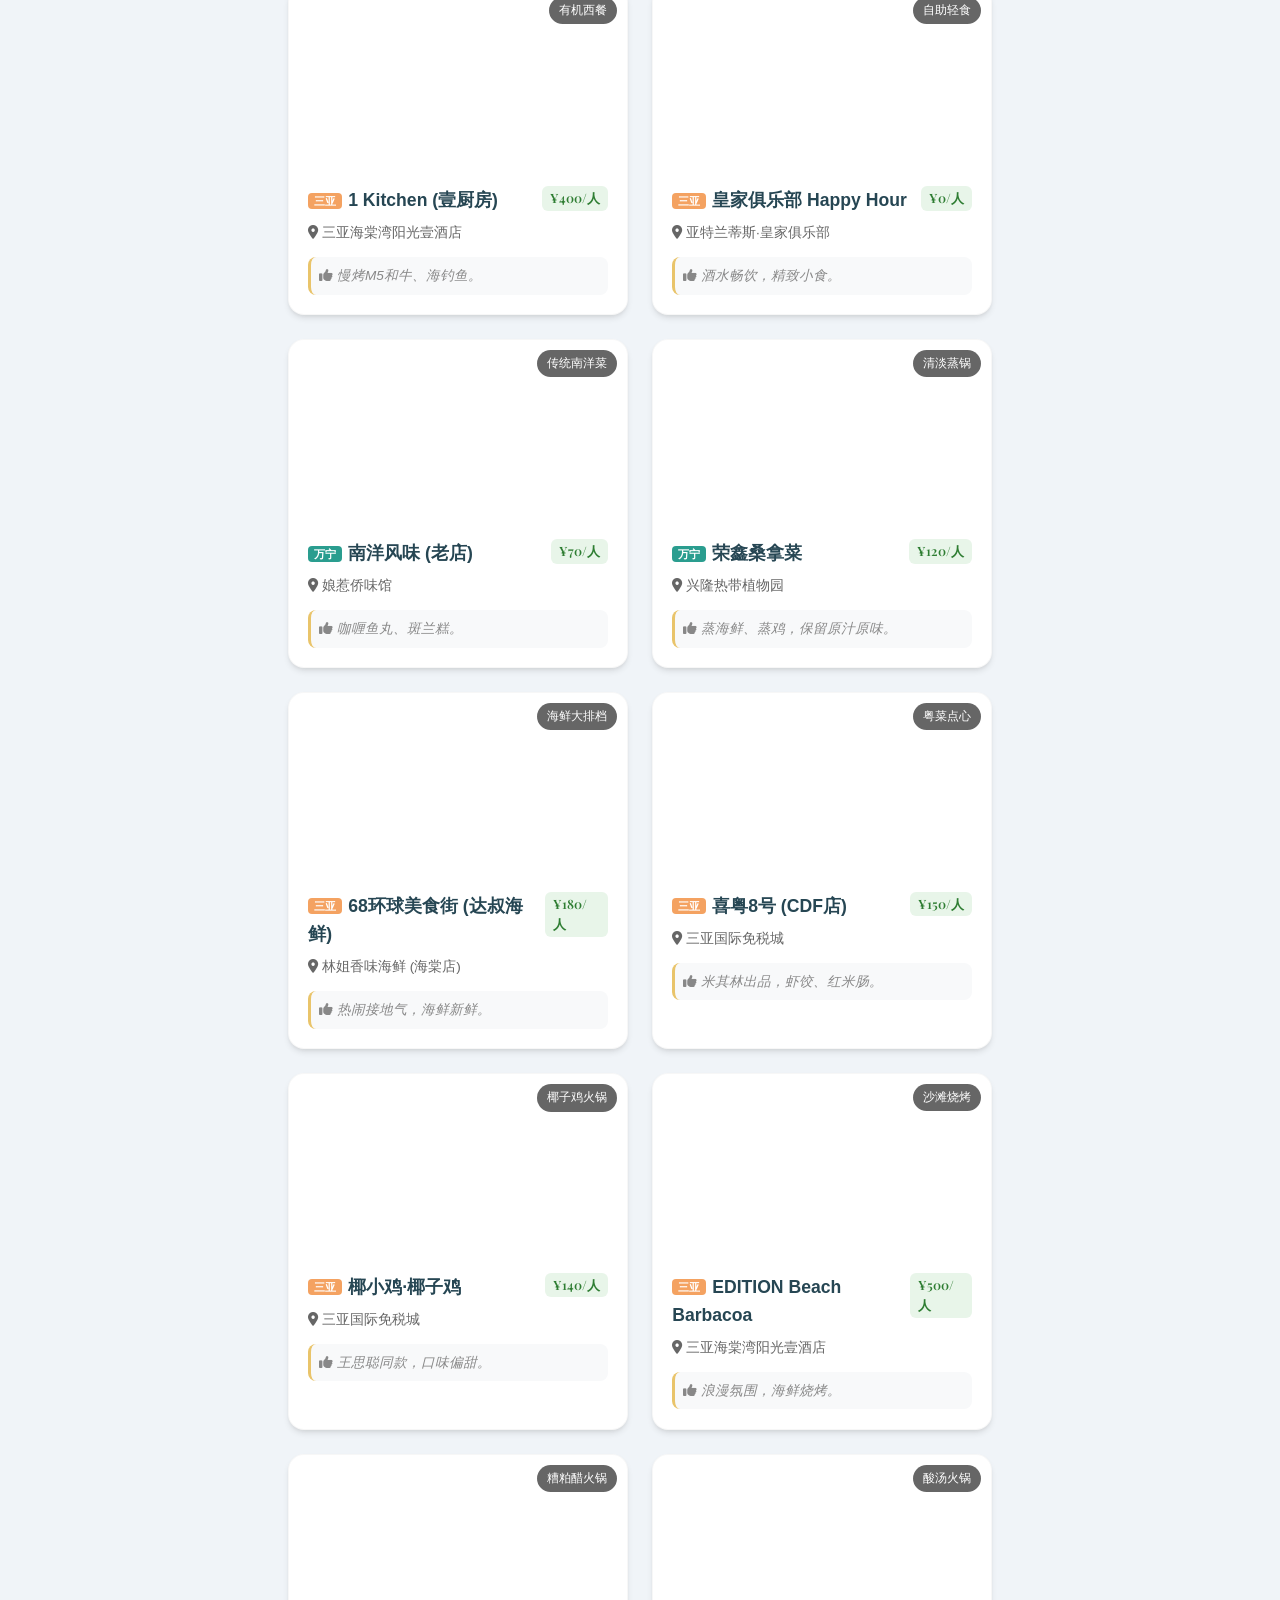
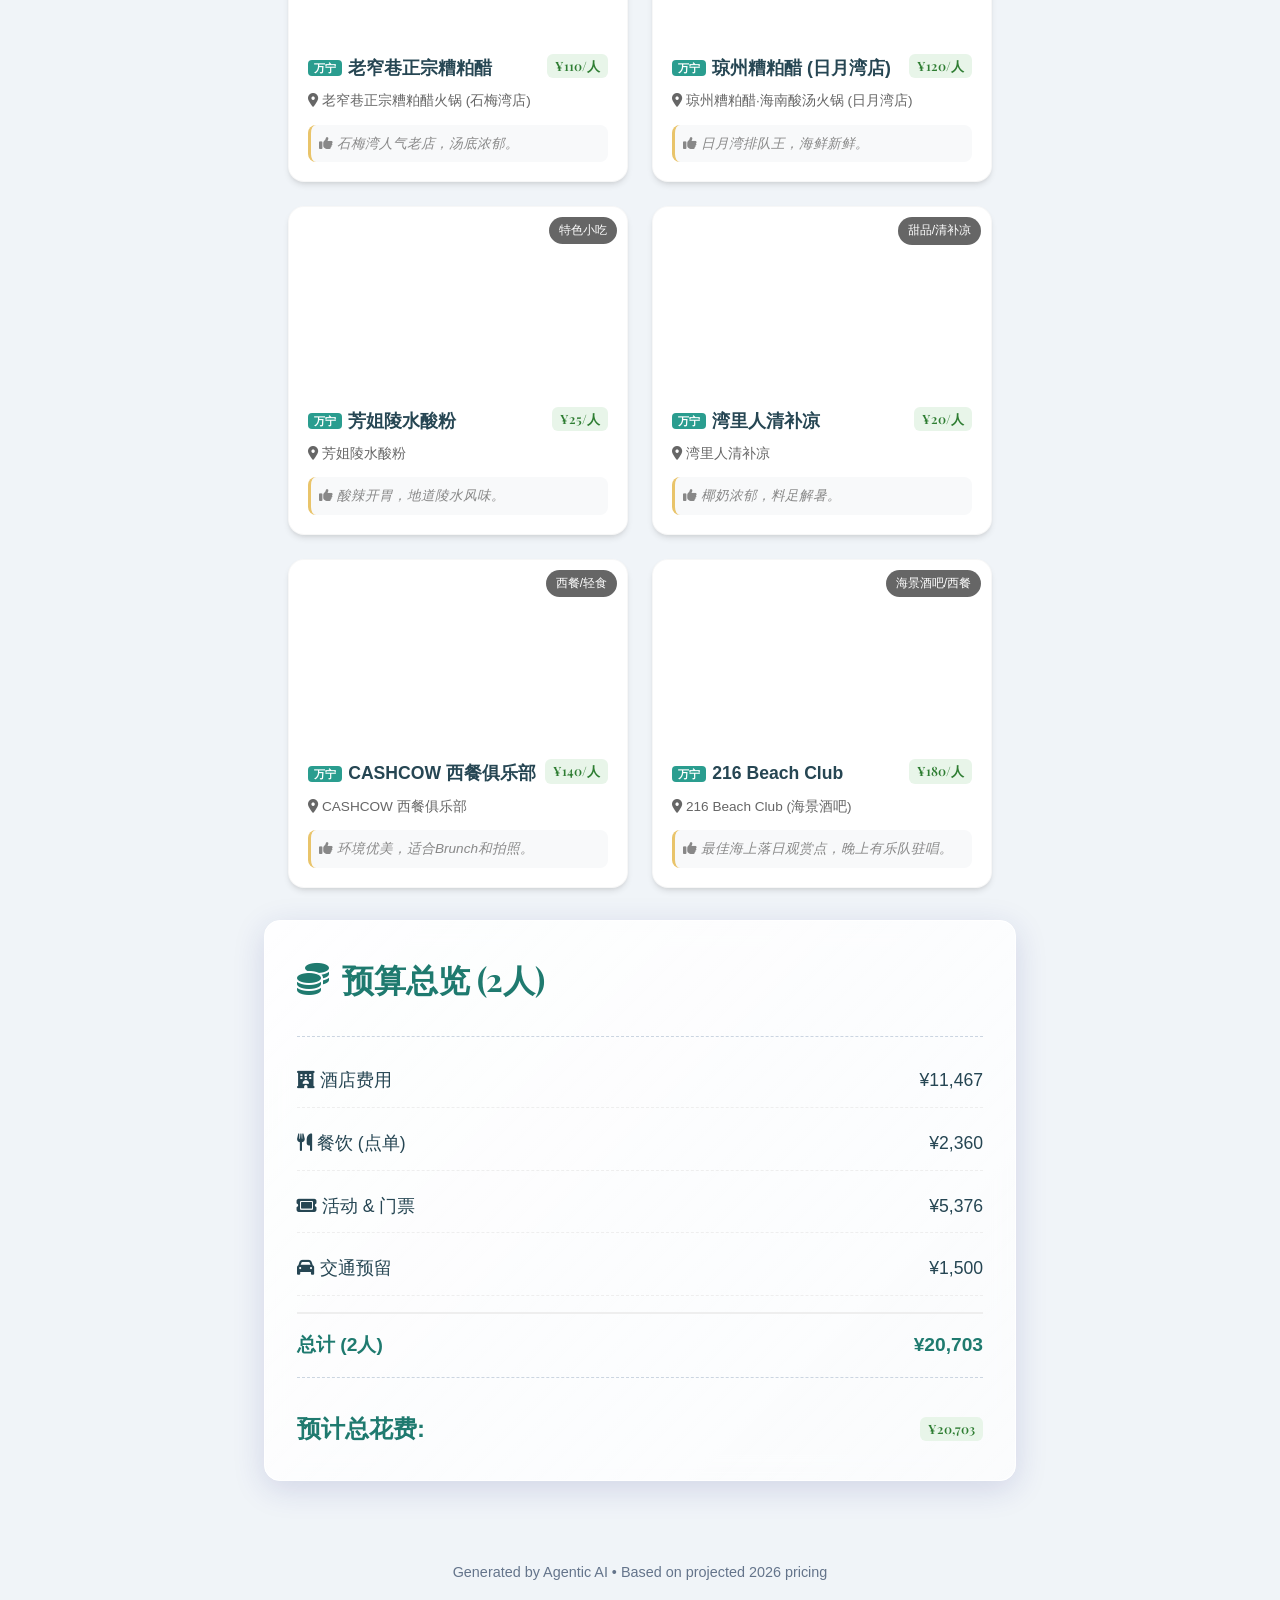
==== commit 690b3baa: "Mobile: Comprehensive layout optimization - compact cards, hide images, simplify timeline" ====
--- a/index.html
+++ b/index.html
@@ -569,6 +569,175 @@
             font-size: 0.8rem;
             color: #666;
         }
+
+        /* ============================================= */
+        /* 手机端全面优化 - 减少层级、更紧凑 */
+        /* ============================================= */
+        @media (max-width: 600px) {
+
+            /* 整体布局紧凑化 */
+            .single-day-view {
+                padding: 0;
+            }
+
+            .day-header-hero {
+                padding: 1rem 0.5rem;
+            }
+
+            .day-header-hero h2 {
+                font-size: 1.3rem;
+            }
+
+            /* 时间轴精简：去掉竖线和圆点 */
+            .schedule-card::before {
+                display: none;
+            }
+
+            .time-dots {
+                display: none;
+            }
+
+            .schedule-list {
+                gap: 1rem;
+                padding-left: 0;
+                border-left: none;
+            }
+
+            /* 卡片扁平化 */
+            .schedule-card {
+                gap: 0.6rem;
+            }
+
+            .time-column {
+                width: 48px;
+                min-width: 48px;
+                padding-right: 0;
+            }
+
+            .time-text {
+                font-size: 0.85rem;
+            }
+
+            /* 隐藏大图，节省空间 */
+            .card-image {
+                display: none;
+            }
+
+            .card-content-wrapper {
+                border-radius: 12px;
+                box-shadow: 0 2px 6px rgba(0, 0, 0, 0.06);
+            }
+
+            .card-content {
+                padding: 0.8rem;
+            }
+
+            .card-header {
+                margin-bottom: 0.3rem;
+                flex-wrap: wrap;
+                gap: 0.3rem;
+            }
+
+            .card-title {
+                font-size: 0.95rem;
+            }
+
+            .card-actions {
+                gap: 0.3rem;
+            }
+
+            .price-tag {
+                font-size: 0.75rem;
+                padding: 1px 6px;
+            }
+
+            .nav-link {
+                font-size: 0.75rem;
+                padding: 1px 6px;
+            }
+
+            .card-desc {
+                font-size: 0.85rem;
+                margin-bottom: 0.5rem;
+                line-height: 1.4;
+            }
+
+            /* 详情区域精简 */
+            .detail-section {
+                padding: 0.5rem 0.6rem;
+                margin-top: 0.5rem;
+            }
+
+            .detail-section h4 {
+                font-size: 0.8rem;
+                margin-bottom: 0.3rem;
+            }
+
+            .detail-section li {
+                font-size: 0.78rem;
+                margin-bottom: 0.2rem;
+            }
+
+            /* 选择按钮紧凑 */
+            .choice-container {
+                margin-bottom: 0.5rem;
+                padding: 3px;
+            }
+
+            .choice-btn {
+                padding: 4px 10px;
+                font-size: 0.78rem;
+            }
+
+            /* 准备清单横排紧凑 */
+            .prep-container {
+                gap: 0.3rem;
+                flex-wrap: wrap;
+            }
+
+            .prep-badge {
+                font-size: 0.75rem;
+                padding: 2px 6px;
+            }
+
+            /* 地图区域 */
+            #map-container {
+                height: 200px;
+                border-radius: 12px;
+            }
+
+            .route-card {
+                padding: 0.6rem;
+                border-radius: 14px;
+                margin-bottom: 1rem;
+            }
+
+            .route-header h4 {
+                font-size: 0.95rem;
+            }
+
+            /* 费用面板紧凑 */
+            .cost-panel {
+                padding: 1rem;
+                border-radius: 16px;
+            }
+
+            /* 下榻信息 */
+            .stay-pill {
+                font-size: 0.85rem;
+                padding: 0.5rem 0.8rem;
+            }
+
+            /* 支线任务边框 */
+            .side-quest {
+                border-width: 1px;
+            }
+
+            .quest-badge {
+                font-size: 0.65rem;
+                padding: 1px 4px;
+            }
+        }
     </style>
     <header class="hero-section">
         <div class="hero-content">
@@ -582,9 +751,7 @@
                 <a href="#cost-breakdown" class="quick-nav-btn"><i class="fa-solid fa-coins"></i> 预算表</a>
             </div>
 
-            <div class="mcp-badge">
-                <i class="fa-solid fa-robot"></i> Powered by Amadeus & Amap MCP
-            </div>
+
             <div id="plan-desc" class="plan-description"></div>
         </div>
     </header>
--- a/style.css
+++ b/style.css
@@ -67,6 +67,7 @@
     font-size: 5rem;
     margin-bottom: 0.5rem;
     text-shadow: 0 4px 6px rgba(0, 0, 0, 0.2);
+    line-height: 1.1;
 }
 
 .subtitle {
@@ -382,16 +383,115 @@
 
 @media (max-width: 768px) {
     h1 {
-        font-size: 3rem;
+        font-size: 3.5rem;
+    }
+
+    .subtitle {
+        font-size: 1.2rem;
     }
 
     .cards-grid {
         grid-template-columns: 1fr;
+        gap: 1.5rem;
     }
 
     .container {
-        margin-top: -2rem;
-        padding: 1rem;
+        margin-top: -2.5rem;
+        padding: 1.5rem 1rem;
+    }
+
+    .timeline {
+        grid-template-columns: 1fr;
+    }
+}
+
+@media (max-width: 480px) {
+    h1 {
+        font-size: 2.5rem;
+    }
+
+    .hero-section {
+        min-height: 400px;
+    }
+
+    .hero-content {
+        padding: 0 10px;
+    }
+
+    .dates {
+        font-size: 1rem;
+    }
+
+    .quick-nav-btn {
+        padding: 0.6rem 1rem;
+        font-size: 0.85rem;
+    }
+
+    .day-tag {
+        font-size: 1.15rem;
+    }
+
+    .glass {
+        padding: 1.5rem 1rem;
+    }
+
+    h2 {
+        font-size: 1.6rem;
+    }
+
+    .filter-tabs {
+        overflow-x: auto;
+        width: 100%;
+        justify-content: flex-start;
+        padding: 8px;
+        -webkit-overflow-scrolling: touch;
+    }
+
+    .filter-btn {
+        white-space: nowrap;
+        padding: 6px 12px;
+    }
+
+    /* Space Recovery: Remove vertical line and dots on mobile */
+    .schedule-list {
+        border-left: none;
+        padding-left: 0;
+    }
+
+    .schedule-item {
+        padding-left: 0;
+    }
+
+    .schedule-item::before {
+        display: none;
+    }
+
+    .time-column {
+        padding-right: 0.4rem;
+        min-width: 60px;
+    }
+
+    /* Choice UI - Horizontal Scroll (Chip Bar) */
+    .choice-container {
+        gap: 0.6rem;
+        flex-wrap: nowrap;
+        overflow-x: auto;
+        padding: 5px 2px;
+        -webkit-overflow-scrolling: touch;
+        scrollbar-width: none;
+        -ms-overflow-style: none;
+    }
+
+    .choice-container::-webkit-scrollbar {
+        display: none;
+    }
+
+    .choice-btn {
+        padding: 0.5rem 1.2rem;
+        font-size: 0.85rem;
+        flex: 0 0 auto;
+        white-space: nowrap;
+        text-align: center;
     }
 }
 
@@ -575,4 +675,59 @@
     color: var(--primary);
     transform: translateY(-3px);
     box-shadow: 0 5px 15px rgba(0, 0, 0, 0.2);
+}
+
+/* Choice UI (Restaurant Options) */
+.choice-container {
+    display: flex;
+    flex-wrap: wrap;
+    gap: 0.8rem;
+    margin-bottom: 1.2rem;
+    padding: 2px;
+}
+
+.choice-btn {
+    border: 2px solid var(--primary-color);
+    background: transparent;
+    color: var(--primary-color);
+    padding: 0.5rem 1.2rem;
+    border-radius: 50px;
+    cursor: pointer;
+    font-size: 0.9rem;
+    font-weight: 600;
+    transition: all 0.3s ease;
+}
+
+.choice-btn:hover {
+    background: rgba(13, 148, 136, 0.05);
+    /* Light teal tint */
+}
+
+.choice-btn.active {
+    background: var(--primary-color);
+    color: white;
+    box-shadow: 0 4px 10px rgba(13, 148, 136, 0.3);
+}
+
+/* Side Quest Badge */
+.side-quest {
+    border: 1px dashed var(--primary-color);
+    background: rgba(13, 148, 136, 0.03);
+}
+
+.side-quest .time {
+    color: var(--primary-color);
+    font-weight: 600;
+}
+
+.quest-badge {
+    display: inline-block;
+    background: var(--secondary-color);
+    color: white;
+    font-size: 0.7rem;
+    padding: 2px 6px;
+    border-radius: 4px;
+    margin-right: 6px;
+    vertical-align: middle;
+    font-weight: normal;
 }
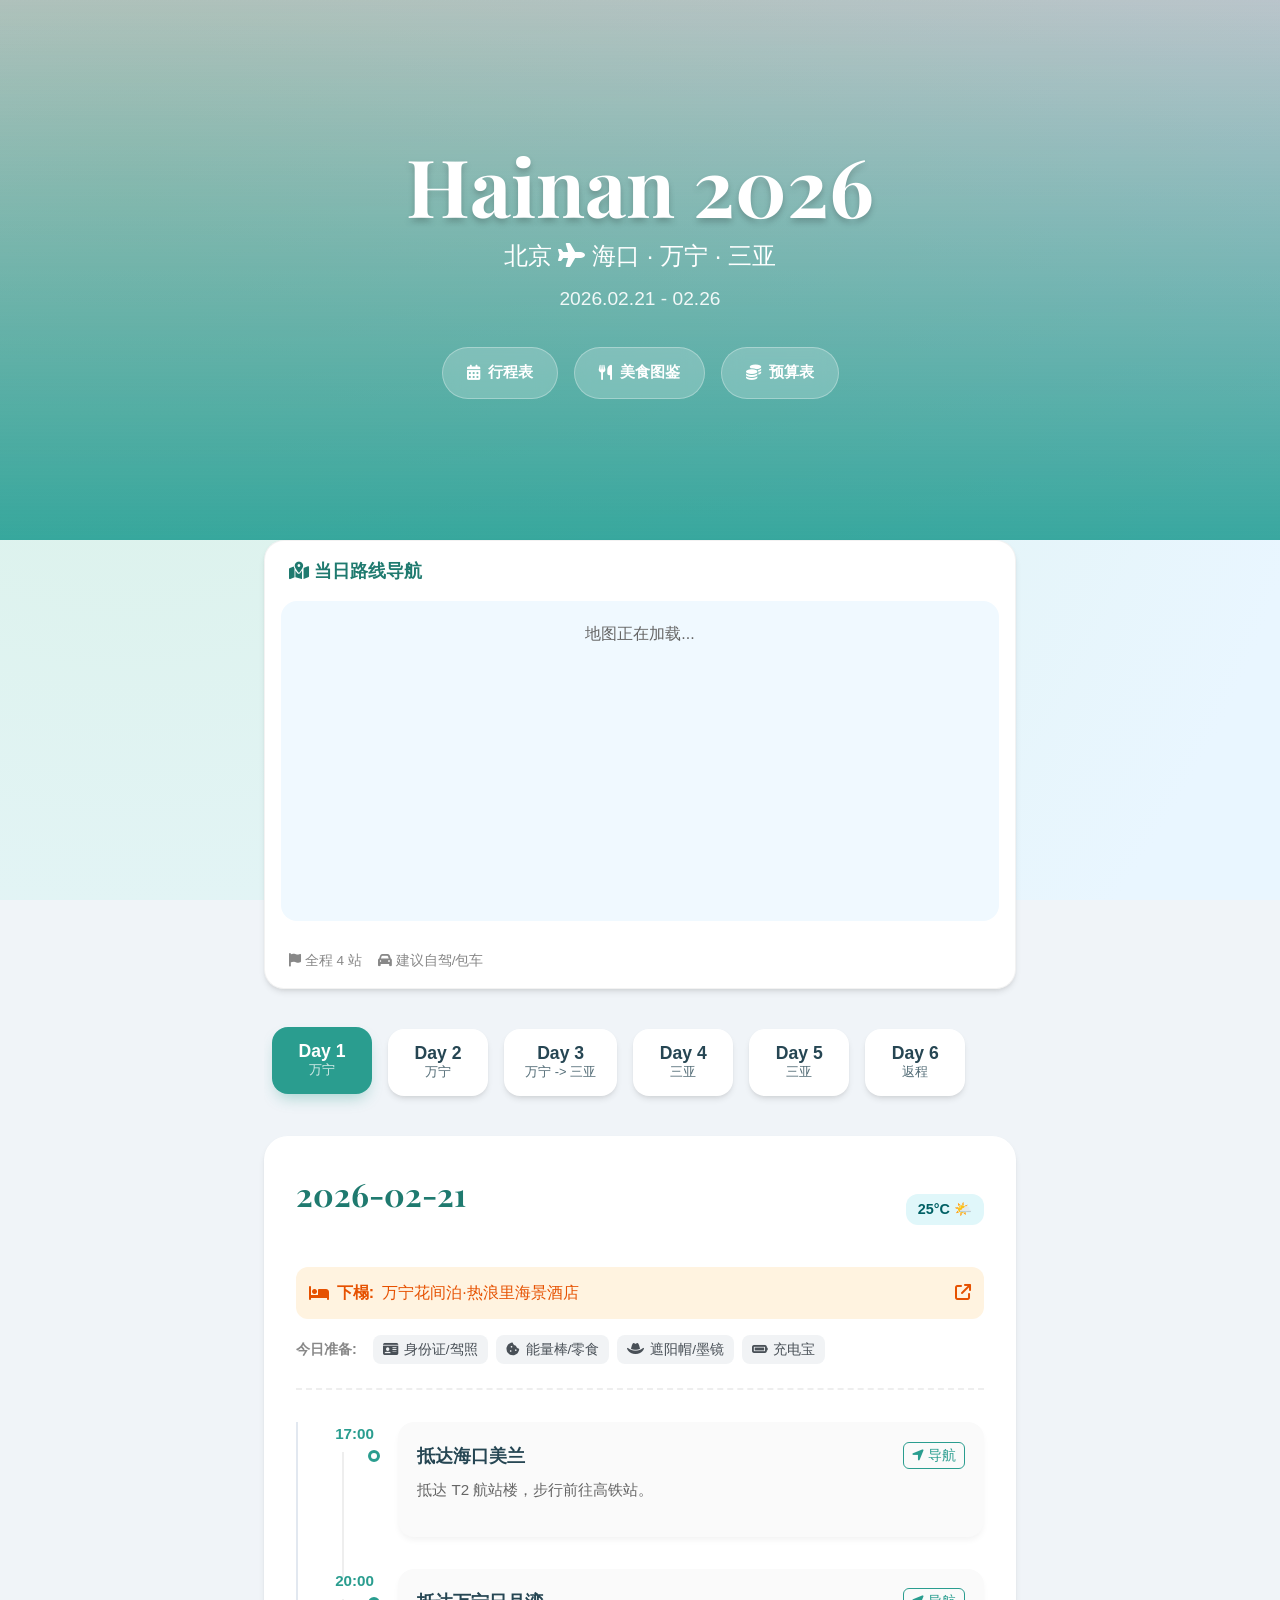
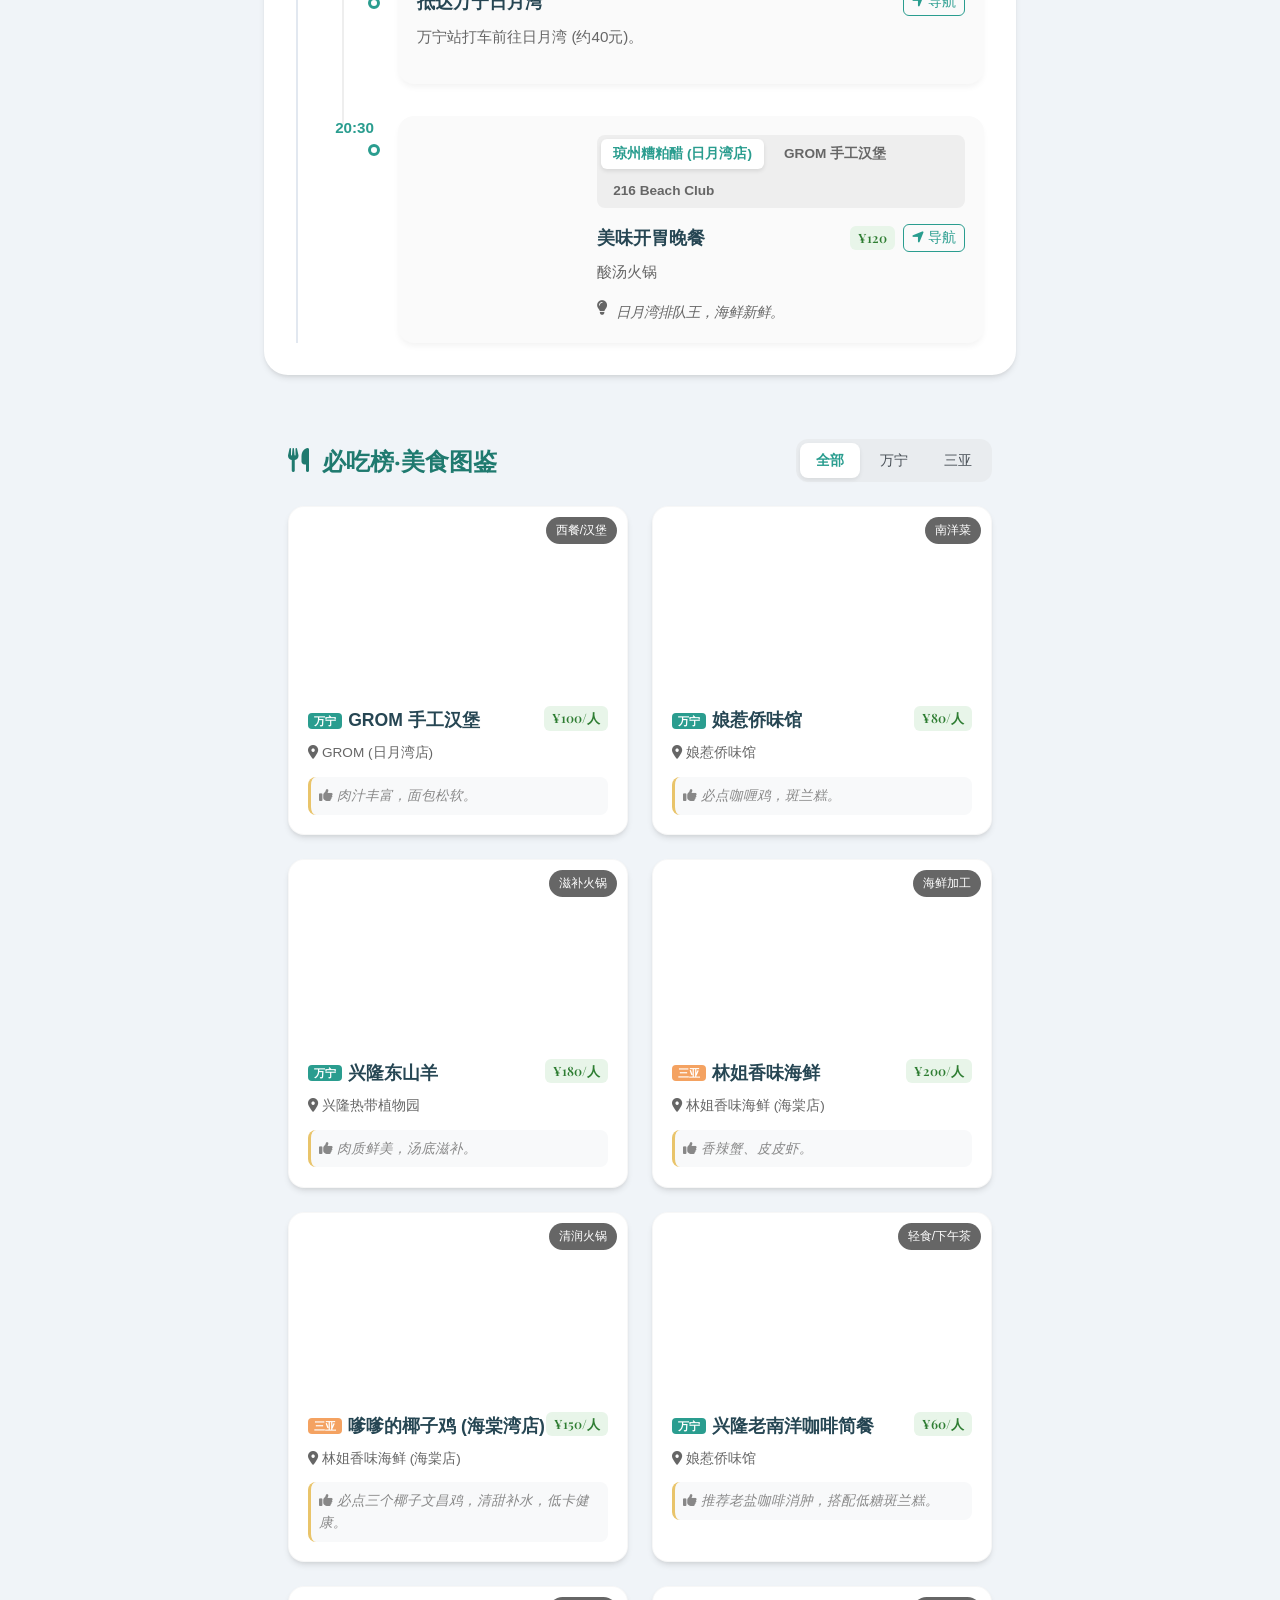
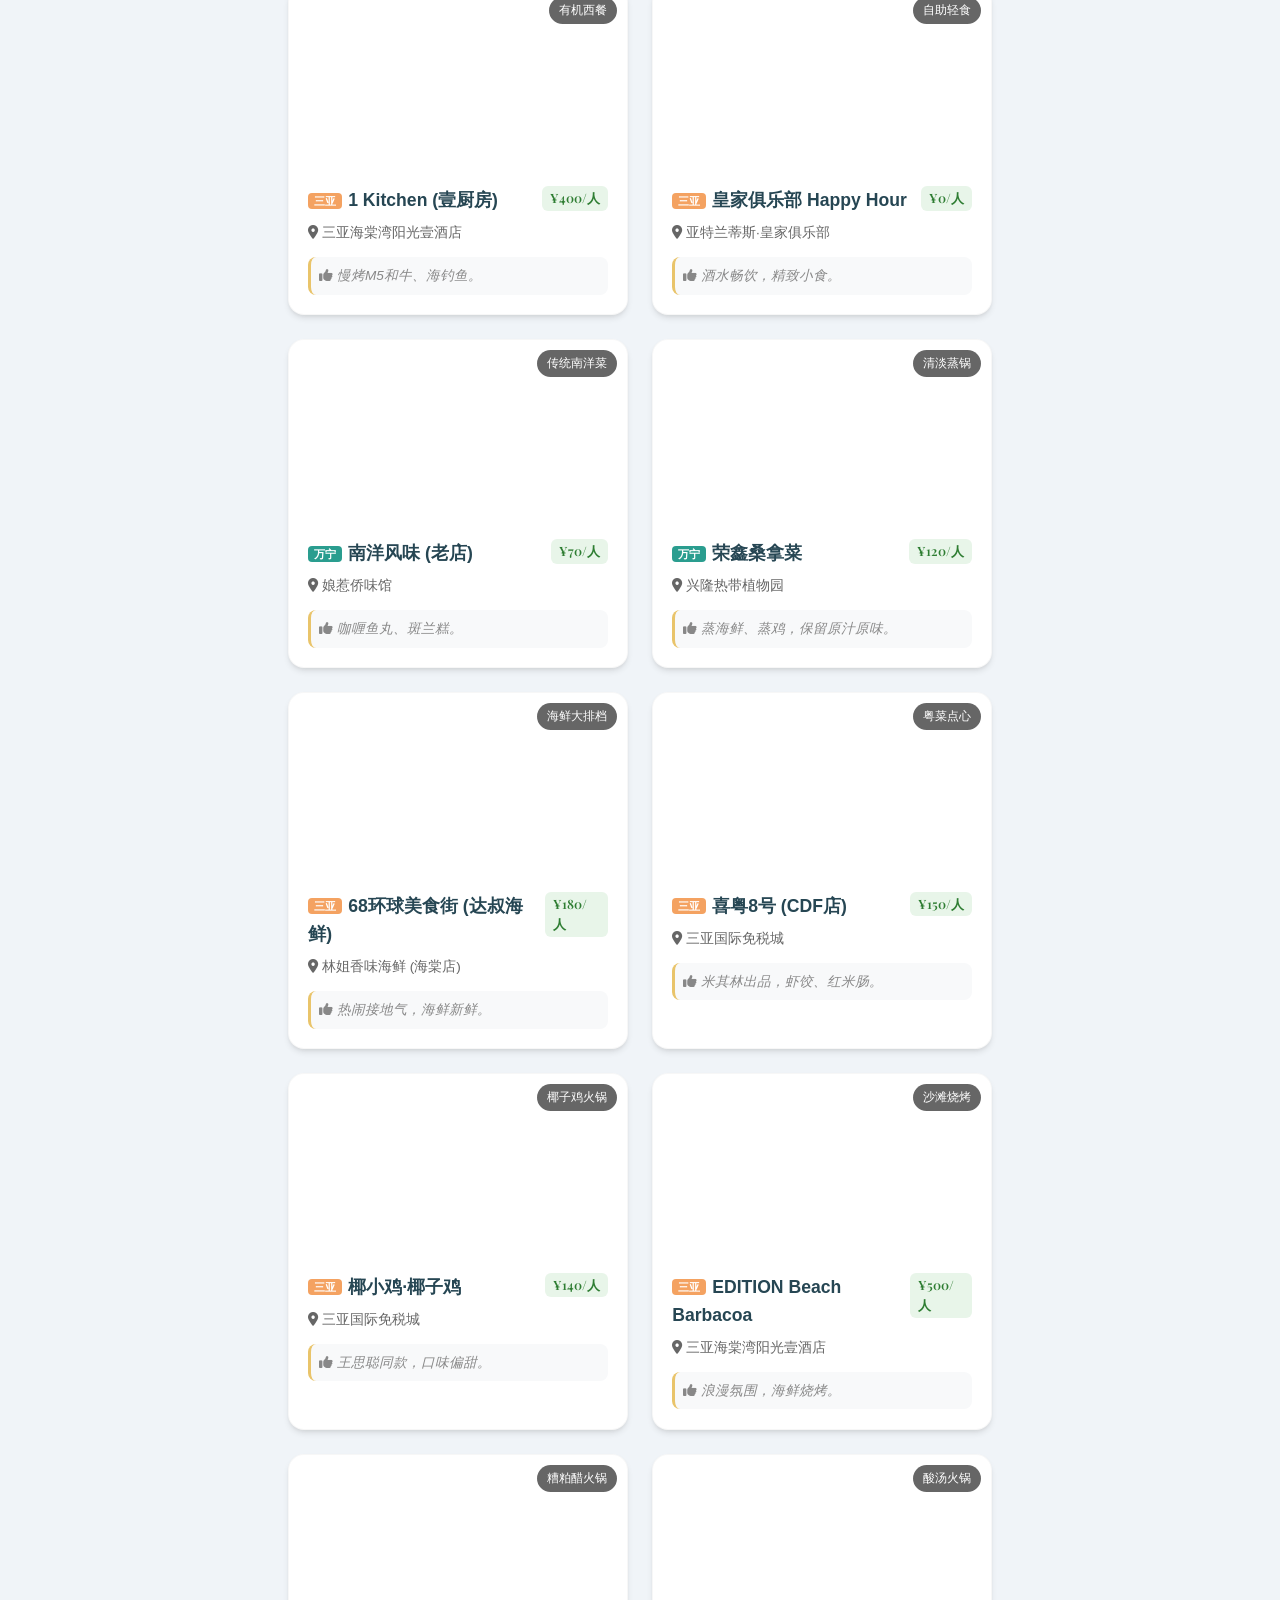
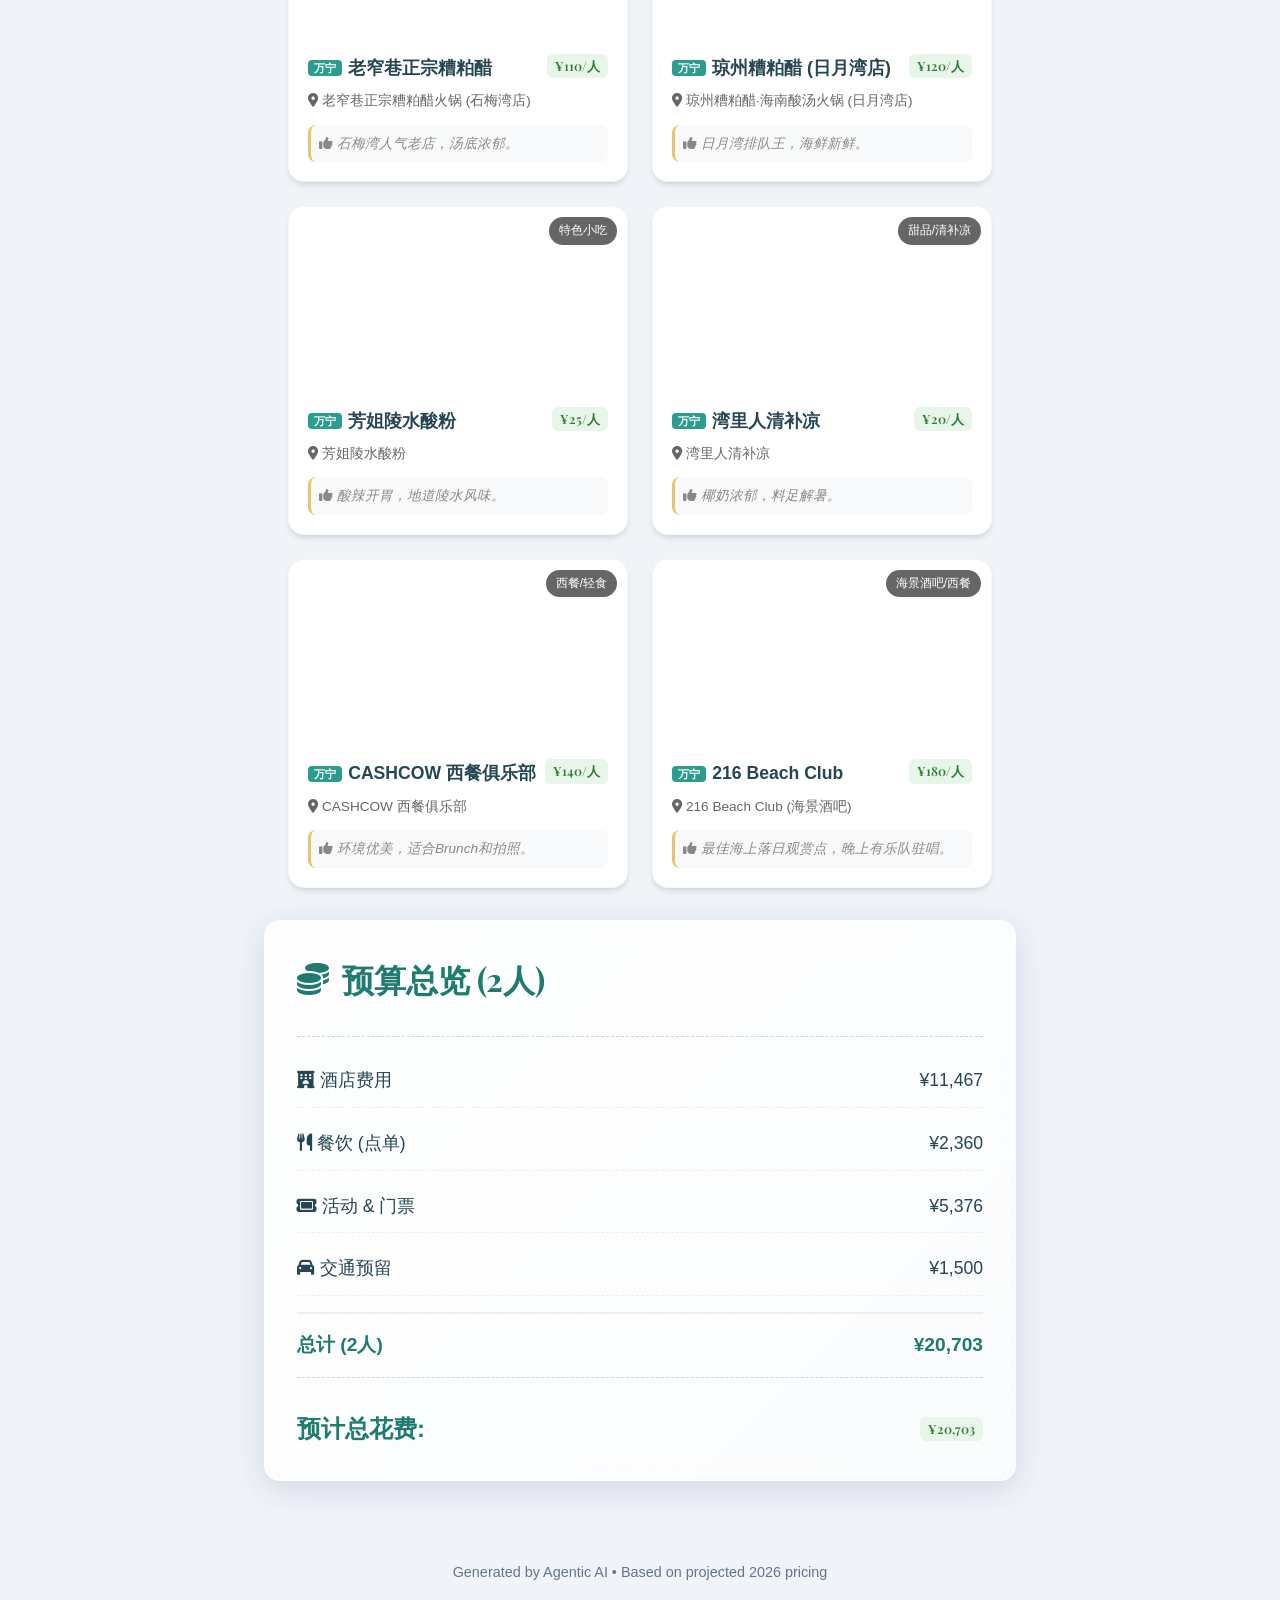
==== commit e3af33d1: "Add files via upload" ====
--- a/index.html
+++ b/index.html
@@ -1,808 +1,808 @@
-<!DOCTYPE html>
-<html lang="zh-CN">
-
-<head>
-    <meta charset="UTF-8">
-    <meta name="viewport" content="width=device-width, initial-scale=1.0">
-    <title>2026 海南【治愈+美学】奢华之旅</title>
-    <link rel="stylesheet" href="style.css">
-    <!-- Google Fonts -->
-    <link
-        href="https://fonts.googleapis.com/css2?family=Noto+Sans+SC:wght@300;400;500;700&family=Playfair+Display:ital,wght@0,400;0,700;1,400&display=swap"
-        rel="stylesheet">
-    <!-- Icon -->
-    <link rel="stylesheet" href="https://cdnjs.cloudflare.com/ajax/libs/font-awesome/6.4.0/css/all.min.css">
-    <!-- Leaflet -->
-    <!-- AMap JS API -->
-    <script type="text/javascript">
-        window._AMapSecurityConfig = {
-            securityJsCode: '951e81e1dcbe1bcec90ae6eb160997d6',
-        }
-    </script>
-    <script
-        src="https://webapi.amap.com/maps?v=2.0&key=4f4b242f275c2ed27e2b0af25b4e8717&plugin=AMap.Driving,AMap.Scale,AMap.ToolBar"></script>
-</head>
-
-<body>
-    <div class="bg-gradient"></div>
-
-    <style>
-        :root {
-            --primary: #2A9D8F;
-            --primary-dark: #1F7A6F;
-            --secondary: #E9C46A;
-            --accent: #F4A261;
-            --danger: #E76F51;
-            --text: #264653;
-            --bg: #F0F4F8;
-            --glass: rgba(255, 255, 255, 0.95);
-            --shadow: 0 4px 6px -1px rgba(0, 0, 0, 0.1), 0 2px 4px -1px rgba(0, 0, 0, 0.06);
-        }
-
-        * {
-            box-sizing: border-box;
-            margin: 0;
-            padding: 0;
-        }
-
-        body {
-            font-family: 'Inter', -apple-system, BlinkMacSystemFont, "Segoe UI", Roboto, sans-serif;
-            background-color: var(--bg);
-            color: var(--text);
-            line-height: 1.6;
-            margin: 0;
-        }
-
-        /* Hero */
-        .hero {
-            background: linear-gradient(135deg, var(--primary), var(--primary-dark));
-            color: white;
-            padding: 3rem 1.5rem;
-            text-align: center;
-            border-bottom-left-radius: 30px;
-            border-bottom-right-radius: 30px;
-            box-shadow: 0 10px 20px -10px rgba(42, 157, 143, 0.5);
-            margin-bottom: 2rem;
-        }
-
-        .hero h1 {
-            font-size: 2.2rem;
-            margin-bottom: 0.5rem;
-            font-weight: 800;
-        }
-
-        .mcp-badge {
-            background: rgba(255, 255, 255, 0.2);
-            padding: 4px 12px;
-            border-radius: 20px;
-            font-size: 0.85rem;
-            display: inline-block;
-            margin-bottom: 1rem;
-            backdrop-filter: blur(4px);
-        }
-
-        /* Main Container */
-        .container {
-            max-width: 800px;
-            margin: 0 auto;
-            padding: 0 1.5rem 3rem;
-        }
-
-        /* Day Navigation (Tabs) */
-        .day-nav-container {
-            display: flex;
-            overflow-x: auto;
-            gap: 1rem;
-            padding: 0.5rem 0.5rem 1.5rem;
-            scrollbar-width: none;
-            /* Hide scrollbar Firefox */
-            margin-bottom: 1rem;
-        }
-
-        .day-nav-container::-webkit-scrollbar {
-            display: none;
-        }
-
-        .day-nav-btn {
-            background: white;
-            border: none;
-            border-radius: 16px;
-            padding: 0.8rem 1.2rem;
-            min-width: 100px;
-            cursor: pointer;
-            box-shadow: var(--shadow);
-            transition: all 0.3s cubic-bezier(0.25, 0.8, 0.25, 1);
-            text-align: center;
-            flex-shrink: 0;
-            color: var(--text);
-            border: 2px solid transparent;
-        }
-
-        .day-nav-btn.active {
-            background: var(--primary);
-            color: white;
-            transform: translateY(-2px);
-            box-shadow: 0 8px 15px -5px rgba(42, 157, 143, 0.4);
-        }
-
-        .nav-day-num {
-            font-weight: 700;
-            font-size: 1.1rem;
-        }
-
-        .nav-day-loc {
-            font-size: 0.8rem;
-            opacity: 0.8;
-        }
-
-        /* Single Day View */
-        .single-day-view {
-            background: white;
-            border-radius: 24px;
-            padding: 2rem;
-            box-shadow: var(--shadow);
-            animation: fadeIn 0.4s ease-out;
-        }
-
-        .day-header-hero {
-            border-bottom: 2px dashed #eee;
-            padding-bottom: 1.5rem;
-            margin-bottom: 2rem;
-        }
-
-        .day-title-row {
-            display: flex;
-            justify-content: space-between;
-            align-items: center;
-            margin-bottom: 1rem;
-        }
-
-        .weather-pill {
-            background: #E0F7FA;
-            color: #006064;
-            padding: 4px 12px;
-            border-radius: 12px;
-            font-size: 0.9rem;
-            font-weight: 600;
-        }
-
-        .stay-pill {
-            background: #FFF3E0;
-            color: #E65100;
-            padding: 0.8rem;
-            border-radius: 12px;
-            display: flex;
-            align-items: center;
-            gap: 0.5rem;
-            margin-bottom: 1rem;
-        }
-
-        .stay-link {
-            color: inherit;
-            text-decoration: none;
-            margin-left: auto;
-        }
-
-        .prep-container {
-            display: flex;
-            flex-wrap: wrap;
-            gap: 0.5rem;
-            align-items: center;
-        }
-
-        .prep-label {
-            font-weight: 600;
-            color: #888;
-            font-size: 0.9rem;
-            margin-right: 0.5rem;
-        }
-
-        .prep-badge {
-            background: #F1F3F5;
-            padding: 4px 10px;
-            border-radius: 8px;
-            font-size: 0.85rem;
-            color: #495057;
-            display: flex;
-            align-items: center;
-            gap: 6px;
-        }
-
-        /* Schedule Items */
-        .schedule-list {
-            display: flex;
-            flex-direction: column;
-            gap: 2rem;
-        }
-
-        .schedule-card {
-            display: flex;
-            gap: 1.5rem;
-            position: relative;
-        }
-
-        /* Timeline Line */
-        .schedule-card::before {
-            content: '';
-            position: absolute;
-            left: 28px;
-            /* Adjustment based on time-column width */
-            top: 30px;
-            bottom: -40px;
-            width: 2px;
-            background: #eee;
-            z-index: 0;
-        }
-
-        .schedule-card:last-child::before {
-            display: none;
-        }
-
-        .time-column {
-            flex-shrink: 0;
-            width: 60px;
-            text-align: right;
-            position: relative;
-            z-index: 1;
-        }
-
-        .time-text {
-            font-weight: 700;
-            color: var(--primary);
-            font-size: 0.95rem;
-            display: block;
-            margin-bottom: 0.2rem;
-        }
-
-        .time-dots {
-            width: 12px;
-            height: 12px;
-            background: white;
-            border: 3px solid var(--primary);
-            border-radius: 50%;
-            margin-left: auto;
-            position: relative;
-            right: -6px;
-            /* Align with line */
-        }
-
-        .card-content-wrapper {
-            display: flex;
-            flex-direction: column;
-            gap: 0;
-            background: #FAFAFA;
-            border-radius: 16px;
-            overflow: hidden;
-            flex-grow: 1;
-            box-shadow: 0 4px 6px -1px rgba(0, 0, 0, 0.05);
-            transition: transform 0.2s;
-        }
-
-        .schedule-card:hover .card-content-wrapper {
-            transform: translateX(5px);
-            box-shadow: 0 8px 15px rgba(0, 0, 0, 0.1);
-        }
-
-        .card-image {
-            height: 180px;
-            width: 100%;
-            background-size: cover;
-            background-position: center;
-            flex-shrink: 0;
-        }
-
-        @media (min-width: 600px) {
-            .card-content-wrapper {
-                flex-direction: row;
-            }
-
-            .card-image {
-                width: 180px;
-                height: auto;
-            }
-        }
-
-        .card-content {
-            padding: 1.2rem;
-            flex-grow: 1;
-        }
-
-        /* Choice Toggles */
-        .choice-container {
-            display: flex;
-            gap: 0.5rem;
-            margin-bottom: 1rem;
-            background: #eee;
-            padding: 4px;
-            border-radius: 8px;
-            width: fit-content;
-        }
-
-        .choice-btn {
-            border: none;
-            background: transparent;
-            padding: 6px 12px;
-            border-radius: 6px;
-            font-size: 0.85rem;
-            cursor: pointer;
-            color: #666;
-            transition: all 0.2s;
-        }
-
-        .choice-btn.active {
-            background: white;
-            color: var(--primary);
-            box-shadow: 0 2px 4px rgba(0, 0, 0, 0.1);
-            font-weight: 600;
-        }
-
-        .card-header {
-            display: flex;
-            justify-content: space-between;
-            align-items: flex-start;
-            margin-bottom: 0.5rem;
-        }
-
-        .card-title {
-            font-size: 1.1rem;
-            font-weight: 700;
-            margin: 0;
-        }
-
-        .card-actions {
-            display: flex;
-            gap: 0.5rem;
-            align-items: center;
-        }
-
-        .price-tag {
-            background: #E8F5E9;
-            color: #2E7D32;
-            padding: 2px 8px;
-            border-radius: 6px;
-            font-size: 0.8rem;
-            font-weight: 600;
-        }
-
-        .nav-link {
-            text-decoration: none;
-            color: var(--primary);
-            font-size: 0.85rem;
-            border: 1px solid var(--primary);
-            padding: 2px 8px;
-            border-radius: 6px;
-            transition: all 0.2s;
-        }
-
-        .nav-link:hover {
-            background: var(--primary);
-            color: white;
-        }
-
-        .card-desc {
-            color: #666;
-            font-size: 0.95rem;
-            margin-bottom: 1rem;
-        }
-
-        /* Detail Sections (Rich Details) */
-        .detail-section {
-            background: white;
-            border-radius: 8px;
-            padding: 0.8rem 1rem;
-            margin-top: 0.8rem;
-            border-left: 3px solid #ccc;
-        }
-
-        .detail-section h4 {
-            font-size: 0.9rem;
-            margin-bottom: 0.5rem;
-            display: flex;
-            align-items: center;
-            gap: 0.5rem;
-        }
-
-        .detail-section ul {
-            list-style: none;
-            padding-left: 0.5rem;
-        }
-
-        .detail-section li {
-            font-size: 0.85rem;
-            color: #555;
-            margin-bottom: 0.3rem;
-            position: relative;
-            padding-left: 1rem;
-        }
-
-        .detail-section li::before {
-            content: "•";
-            color: #ccc;
-            position: absolute;
-            left: 0;
-        }
-
-        .package-section {
-            border-color: var(--secondary);
-            background: #FFFDE7;
-        }
-
-        .package-section h4 {
-            color: #F57F17;
-        }
-
-        .warn-section {
-            border-color: var(--danger);
-            background: #FFEBEE;
-        }
-
-        .warn-section h4 {
-            color: #C62828;
-        }
-
-        .tip-section {
-            border: none;
-            background: transparent;
-            color: #666;
-            font-style: italic;
-            padding: 0;
-            display: flex;
-            gap: 0.5rem;
-            font-size: 0.9rem;
-        }
-
-        /* Costs */
-        .cost-panel {
-            background: white;
-            border-radius: 24px;
-            padding: 2rem;
-            margin-top: 2rem;
-            box-shadow: var(--shadow);
-        }
-
-        .cost-row {
-            display: flex;
-            justify-content: space-between;
-            padding: 0.8rem 0;
-            border-bottom: 1px dashed #eee;
-        }
-
-        .cost-row:last-child {
-            border-bottom: none;
-        }
-
-        .total-row {
-            margin-top: 1rem;
-            padding-top: 1rem;
-            border-top: 2px solid #eee;
-            font-size: 1.2rem;
-            font-weight: 800;
-            display: flex;
-            justify-content: space-between;
-            color: var(--primary-dark);
-        }
-
-        @keyframes fadeIn {
-            from {
-                opacity: 0;
-                transform: translateY(10px);
-            }
-
-            to {
-                opacity: 1;
-                transform: translateY(0);
-            }
-        }
-
-        /* Route Overview Map */
-        .route-card {
-            background: white;
-            border-radius: 20px;
-            padding: 1rem;
-            margin-bottom: 2rem;
-            box-shadow: var(--shadow);
-            border: 1px solid rgba(0, 0, 0, 0.05);
-            animation: fadeIn 0.5s ease-out;
-            display: flex;
-            flex-direction: column;
-        }
-
-        .route-header {
-            display: flex;
-            justify-content: space-between;
-            align-items: center;
-            margin-bottom: 1rem;
-            padding: 0 0.5rem;
-        }
-
-        .leaflet-routing-container {
-            display: none !important;
-            /* Hide default instructions panel */
-        }
-
-        .route-header h4 {
-            margin: 0;
-            color: var(--primary-dark);
-            font-size: 1.1rem;
-        }
-
-        #map-container {
-            height: 320px;
-            width: 100%;
-            border-radius: 16px;
-            z-index: 1;
-            /* Ensure map is below dropdowns if any */
-        }
-
-        .route-meta {
-            margin-top: 0.8rem;
-            font-size: 0.85rem;
-            color: #888;
-            display: flex;
-            gap: 1rem;
-            padding: 0 0.5rem;
-        }
-
-        /* Custom Popup */
-        .leaflet-popup-content-wrapper {
-            border-radius: 12px;
-            padding: 0;
-            overflow: hidden;
-        }
-
-        .leaflet-popup-content {
-            margin: 0;
-            font-family: 'Inter', sans-serif;
-            font-size: 0.9rem;
-        }
-
-        .popup-content {
-            padding: 8px 12px;
-        }
-
-        .popup-title {
-            font-weight: 700;
-            color: var(--primary-dark);
-        }
-
-        .popup-type {
-            font-size: 0.8rem;
-            color: #666;
-        }
-
-        /* ============================================= */
-        /* 手机端全面优化 - 减少层级、更紧凑 */
-        /* ============================================= */
-        @media (max-width: 600px) {
-
-            /* 整体布局紧凑化 */
-            .single-day-view {
-                padding: 0;
-            }
-
-            .day-header-hero {
-                padding: 1rem 0.5rem;
-            }
-
-            .day-header-hero h2 {
-                font-size: 1.3rem;
-            }
-
-            /* 时间轴精简：去掉竖线和圆点 */
-            .schedule-card::before {
-                display: none;
-            }
-
-            .time-dots {
-                display: none;
-            }
-
-            .schedule-list {
-                gap: 1rem;
-                padding-left: 0;
-                border-left: none;
-            }
-
-            /* 卡片扁平化 */
-            .schedule-card {
-                gap: 0.6rem;
-            }
-
-            .time-column {
-                width: 48px;
-                min-width: 48px;
-                padding-right: 0;
-            }
-
-            .time-text {
-                font-size: 0.85rem;
-            }
-
-            /* 隐藏大图，节省空间 */
-            .card-image {
-                display: none;
-            }
-
-            .card-content-wrapper {
-                border-radius: 12px;
-                box-shadow: 0 2px 6px rgba(0, 0, 0, 0.06);
-            }
-
-            .card-content {
-                padding: 0.8rem;
-            }
-
-            .card-header {
-                margin-bottom: 0.3rem;
-                flex-wrap: wrap;
-                gap: 0.3rem;
-            }
-
-            .card-title {
-                font-size: 0.95rem;
-            }
-
-            .card-actions {
-                gap: 0.3rem;
-            }
-
-            .price-tag {
-                font-size: 0.75rem;
-                padding: 1px 6px;
-            }
-
-            .nav-link {
-                font-size: 0.75rem;
-                padding: 1px 6px;
-            }
-
-            .card-desc {
-                font-size: 0.85rem;
-                margin-bottom: 0.5rem;
-                line-height: 1.4;
-            }
-
-            /* 详情区域精简 */
-            .detail-section {
-                padding: 0.5rem 0.6rem;
-                margin-top: 0.5rem;
-            }
-
-            .detail-section h4 {
-                font-size: 0.8rem;
-                margin-bottom: 0.3rem;
-            }
-
-            .detail-section li {
-                font-size: 0.78rem;
-                margin-bottom: 0.2rem;
-            }
-
-            /* 选择按钮紧凑 */
-            .choice-container {
-                margin-bottom: 0.5rem;
-                padding: 3px;
-            }
-
-            .choice-btn {
-                padding: 4px 10px;
-                font-size: 0.78rem;
-            }
-
-            /* 准备清单横排紧凑 */
-            .prep-container {
-                gap: 0.3rem;
-                flex-wrap: wrap;
-            }
-
-            .prep-badge {
-                font-size: 0.75rem;
-                padding: 2px 6px;
-            }
-
-            /* 地图区域 */
-            #map-container {
-                height: 200px;
-                border-radius: 12px;
-            }
-
-            .route-card {
-                padding: 0.6rem;
-                border-radius: 14px;
-                margin-bottom: 1rem;
-            }
-
-            .route-header h4 {
-                font-size: 0.95rem;
-            }
-
-            /* 费用面板紧凑 */
-            .cost-panel {
-                padding: 1rem;
-                border-radius: 16px;
-            }
-
-            /* 下榻信息 */
-            .stay-pill {
-                font-size: 0.85rem;
-                padding: 0.5rem 0.8rem;
-            }
-
-            /* 支线任务边框 */
-            .side-quest {
-                border-width: 1px;
-            }
-
-            .quest-badge {
-                font-size: 0.65rem;
-                padding: 1px 4px;
-            }
-        }
-    </style>
-    <header class="hero-section">
-        <div class="hero-content">
-            <h1>Hainan 2026</h1>
-            <p class="subtitle">北京 <i class="fa-solid fa-plane"></i> 海口 · 万宁 · 三亚</p>
-            <p class="dates">2026.02.21 - 02.26</p>
-
-            <div class="quick-nav">
-                <a href="#timeline" class="quick-nav-btn"><i class="fa-solid fa-calendar-days"></i> 行程表</a>
-                <a href="#food-collection" class="quick-nav-btn"><i class="fa-solid fa-utensils"></i> 美食图鉴</a>
-                <a href="#cost-breakdown" class="quick-nav-btn"><i class="fa-solid fa-coins"></i> 预算表</a>
-            </div>
-
-
-            <div id="plan-desc" class="plan-description"></div>
-        </div>
-    </header>
-
-    <main class="container">
-        <!-- Itinerary Timeline -->
-        <section class="timeline-section">
-            <div id="day-route"></div>
-            <div id="timeline" class="timeline">
-                <!-- Dynamically populated by JS -->
-            </div>
-        </section>
-
-        <!-- Food Collection (New Feature) -->
-        <section class="food-collection-section" id="food-collection">
-            <div class="section-header">
-                <h2><i class="fa-solid fa-utensils"></i> 必吃榜·美食图鉴</h2>
-                <div class="filter-tabs">
-                    <button class="filter-btn active" data-filter="all">全部</button>
-                    <button class="filter-btn" data-filter="万宁">万宁</button>
-                    <button class="filter-btn" data-filter="三亚">三亚</button>
-                </div>
-            </div>
-            <div id="food-grid" class="food-grid">
-                <!-- Populated by JS -->
-            </div>
-        </section>
-
-
-
-        <!-- Cost Summary -->
-        <section class="cost-section">
-            <div class="cost-card glass mirror">
-                <h2><i class="fa-solid fa-coins"></i> 预算总览 (2人)</h2>
-                <div class="cost-breakdown" id="cost-breakdown">
-                    <!-- Populated by JS -->
-                </div>
-                <div class="total-cost">
-                    <span>预计总花费:</span>
-                    <span id="total-price" class="price-tag">calculating...</span>
-                </div>
-            </div>
-        </section>
-    </main>
-
-    <footer>
-        <p>Generated by Agentic AI • Based on projected 2026 pricing</p>
-    </footer>
-
-    <script src="data.js"></script>
-    <script src="script.js"></script>
-</body>
-
+<!DOCTYPE html>
+<html lang="zh-CN">
+
+<head>
+    <meta charset="UTF-8">
+    <meta name="viewport" content="width=device-width, initial-scale=1.0">
+    <title>2026 海南【治愈+美学】奢华之旅</title>
+    <link rel="stylesheet" href="style.css">
+    <!-- Google Fonts -->
+    <link
+        href="https://fonts.googleapis.com/css2?family=Noto+Sans+SC:wght@300;400;500;700&family=Playfair+Display:ital,wght@0,400;0,700;1,400&display=swap"
+        rel="stylesheet">
+    <!-- Icon -->
+    <link rel="stylesheet" href="https://cdnjs.cloudflare.com/ajax/libs/font-awesome/6.4.0/css/all.min.css">
+    <!-- Leaflet -->
+    <!-- AMap JS API -->
+    <script type="text/javascript">
+        window._AMapSecurityConfig = {
+            securityJsCode: '951e81e1dcbe1bcec90ae6eb160997d6',
+        }
+    </script>
+    <script
+        src="https://webapi.amap.com/maps?v=2.0&key=4f4b242f275c2ed27e2b0af25b4e8717&plugin=AMap.Driving,AMap.Scale,AMap.ToolBar"></script>
+</head>
+
+<body>
+    <div class="bg-gradient"></div>
+
+    <style>
+        :root {
+            --primary: #2A9D8F;
+            --primary-dark: #1F7A6F;
+            --secondary: #E9C46A;
+            --accent: #F4A261;
+            --danger: #E76F51;
+            --text: #264653;
+            --bg: #F0F4F8;
+            --glass: rgba(255, 255, 255, 0.95);
+            --shadow: 0 4px 6px -1px rgba(0, 0, 0, 0.1), 0 2px 4px -1px rgba(0, 0, 0, 0.06);
+        }
+
+        * {
+            box-sizing: border-box;
+            margin: 0;
+            padding: 0;
+        }
+
+        body {
+            font-family: 'Inter', -apple-system, BlinkMacSystemFont, "Segoe UI", Roboto, sans-serif;
+            background-color: var(--bg);
+            color: var(--text);
+            line-height: 1.6;
+            margin: 0;
+        }
+
+        /* Hero */
+        .hero {
+            background: linear-gradient(135deg, var(--primary), var(--primary-dark));
+            color: white;
+            padding: 3rem 1.5rem;
+            text-align: center;
+            border-bottom-left-radius: 30px;
+            border-bottom-right-radius: 30px;
+            box-shadow: 0 10px 20px -10px rgba(42, 157, 143, 0.5);
+            margin-bottom: 2rem;
+        }
+
+        .hero h1 {
+            font-size: 2.2rem;
+            margin-bottom: 0.5rem;
+            font-weight: 800;
+        }
+
+        .mcp-badge {
+            background: rgba(255, 255, 255, 0.2);
+            padding: 4px 12px;
+            border-radius: 20px;
+            font-size: 0.85rem;
+            display: inline-block;
+            margin-bottom: 1rem;
+            backdrop-filter: blur(4px);
+        }
+
+        /* Main Container */
+        .container {
+            max-width: 800px;
+            margin: 0 auto;
+            padding: 0 1.5rem 3rem;
+        }
+
+        /* Day Navigation (Tabs) */
+        .day-nav-container {
+            display: flex;
+            overflow-x: auto;
+            gap: 1rem;
+            padding: 0.5rem 0.5rem 1.5rem;
+            scrollbar-width: none;
+            /* Hide scrollbar Firefox */
+            margin-bottom: 1rem;
+        }
+
+        .day-nav-container::-webkit-scrollbar {
+            display: none;
+        }
+
+        .day-nav-btn {
+            background: white;
+            border: none;
+            border-radius: 16px;
+            padding: 0.8rem 1.2rem;
+            min-width: 100px;
+            cursor: pointer;
+            box-shadow: var(--shadow);
+            transition: all 0.3s cubic-bezier(0.25, 0.8, 0.25, 1);
+            text-align: center;
+            flex-shrink: 0;
+            color: var(--text);
+            border: 2px solid transparent;
+        }
+
+        .day-nav-btn.active {
+            background: var(--primary);
+            color: white;
+            transform: translateY(-2px);
+            box-shadow: 0 8px 15px -5px rgba(42, 157, 143, 0.4);
+        }
+
+        .nav-day-num {
+            font-weight: 700;
+            font-size: 1.1rem;
+        }
+
+        .nav-day-loc {
+            font-size: 0.8rem;
+            opacity: 0.8;
+        }
+
+        /* Single Day View */
+        .single-day-view {
+            background: white;
+            border-radius: 24px;
+            padding: 2rem;
+            box-shadow: var(--shadow);
+            animation: fadeIn 0.4s ease-out;
+        }
+
+        .day-header-hero {
+            border-bottom: 2px dashed #eee;
+            padding-bottom: 1.5rem;
+            margin-bottom: 2rem;
+        }
+
+        .day-title-row {
+            display: flex;
+            justify-content: space-between;
+            align-items: center;
+            margin-bottom: 1rem;
+        }
+
+        .weather-pill {
+            background: #E0F7FA;
+            color: #006064;
+            padding: 4px 12px;
+            border-radius: 12px;
+            font-size: 0.9rem;
+            font-weight: 600;
+        }
+
+        .stay-pill {
+            background: #FFF3E0;
+            color: #E65100;
+            padding: 0.8rem;
+            border-radius: 12px;
+            display: flex;
+            align-items: center;
+            gap: 0.5rem;
+            margin-bottom: 1rem;
+        }
+
+        .stay-link {
+            color: inherit;
+            text-decoration: none;
+            margin-left: auto;
+        }
+
+        .prep-container {
+            display: flex;
+            flex-wrap: wrap;
+            gap: 0.5rem;
+            align-items: center;
+        }
+
+        .prep-label {
+            font-weight: 600;
+            color: #888;
+            font-size: 0.9rem;
+            margin-right: 0.5rem;
+        }
+
+        .prep-badge {
+            background: #F1F3F5;
+            padding: 4px 10px;
+            border-radius: 8px;
+            font-size: 0.85rem;
+            color: #495057;
+            display: flex;
+            align-items: center;
+            gap: 6px;
+        }
+
+        /* Schedule Items */
+        .schedule-list {
+            display: flex;
+            flex-direction: column;
+            gap: 2rem;
+        }
+
+        .schedule-card {
+            display: flex;
+            gap: 1.5rem;
+            position: relative;
+        }
+
+        /* Timeline Line */
+        .schedule-card::before {
+            content: '';
+            position: absolute;
+            left: 28px;
+            /* Adjustment based on time-column width */
+            top: 30px;
+            bottom: -40px;
+            width: 2px;
+            background: #eee;
+            z-index: 0;
+        }
+
+        .schedule-card:last-child::before {
+            display: none;
+        }
+
+        .time-column {
+            flex-shrink: 0;
+            width: 60px;
+            text-align: right;
+            position: relative;
+            z-index: 1;
+        }
+
+        .time-text {
+            font-weight: 700;
+            color: var(--primary);
+            font-size: 0.95rem;
+            display: block;
+            margin-bottom: 0.2rem;
+        }
+
+        .time-dots {
+            width: 12px;
+            height: 12px;
+            background: white;
+            border: 3px solid var(--primary);
+            border-radius: 50%;
+            margin-left: auto;
+            position: relative;
+            right: -6px;
+            /* Align with line */
+        }
+
+        .card-content-wrapper {
+            display: flex;
+            flex-direction: column;
+            gap: 0;
+            background: #FAFAFA;
+            border-radius: 16px;
+            overflow: hidden;
+            flex-grow: 1;
+            box-shadow: 0 4px 6px -1px rgba(0, 0, 0, 0.05);
+            transition: transform 0.2s;
+        }
+
+        .schedule-card:hover .card-content-wrapper {
+            transform: translateX(5px);
+            box-shadow: 0 8px 15px rgba(0, 0, 0, 0.1);
+        }
+
+        .card-image {
+            height: 180px;
+            width: 100%;
+            background-size: cover;
+            background-position: center;
+            flex-shrink: 0;
+        }
+
+        @media (min-width: 600px) {
+            .card-content-wrapper {
+                flex-direction: row;
+            }
+
+            .card-image {
+                width: 180px;
+                height: auto;
+            }
+        }
+
+        .card-content {
+            padding: 1.2rem;
+            flex-grow: 1;
+        }
+
+        /* Choice Toggles */
+        .choice-container {
+            display: flex;
+            gap: 0.5rem;
+            margin-bottom: 1rem;
+            background: #eee;
+            padding: 4px;
+            border-radius: 8px;
+            width: fit-content;
+        }
+
+        .choice-btn {
+            border: none;
+            background: transparent;
+            padding: 6px 12px;
+            border-radius: 6px;
+            font-size: 0.85rem;
+            cursor: pointer;
+            color: #666;
+            transition: all 0.2s;
+        }
+
+        .choice-btn.active {
+            background: white;
+            color: var(--primary);
+            box-shadow: 0 2px 4px rgba(0, 0, 0, 0.1);
+            font-weight: 600;
+        }
+
+        .card-header {
+            display: flex;
+            justify-content: space-between;
+            align-items: flex-start;
+            margin-bottom: 0.5rem;
+        }
+
+        .card-title {
+            font-size: 1.1rem;
+            font-weight: 700;
+            margin: 0;
+        }
+
+        .card-actions {
+            display: flex;
+            gap: 0.5rem;
+            align-items: center;
+        }
+
+        .price-tag {
+            background: #E8F5E9;
+            color: #2E7D32;
+            padding: 2px 8px;
+            border-radius: 6px;
+            font-size: 0.8rem;
+            font-weight: 600;
+        }
+
+        .nav-link {
+            text-decoration: none;
+            color: var(--primary);
+            font-size: 0.85rem;
+            border: 1px solid var(--primary);
+            padding: 2px 8px;
+            border-radius: 6px;
+            transition: all 0.2s;
+        }
+
+        .nav-link:hover {
+            background: var(--primary);
+            color: white;
+        }
+
+        .card-desc {
+            color: #666;
+            font-size: 0.95rem;
+            margin-bottom: 1rem;
+        }
+
+        /* Detail Sections (Rich Details) */
+        .detail-section {
+            background: white;
+            border-radius: 8px;
+            padding: 0.8rem 1rem;
+            margin-top: 0.8rem;
+            border-left: 3px solid #ccc;
+        }
+
+        .detail-section h4 {
+            font-size: 0.9rem;
+            margin-bottom: 0.5rem;
+            display: flex;
+            align-items: center;
+            gap: 0.5rem;
+        }
+
+        .detail-section ul {
+            list-style: none;
+            padding-left: 0.5rem;
+        }
+
+        .detail-section li {
+            font-size: 0.85rem;
+            color: #555;
+            margin-bottom: 0.3rem;
+            position: relative;
+            padding-left: 1rem;
+        }
+
+        .detail-section li::before {
+            content: "•";
+            color: #ccc;
+            position: absolute;
+            left: 0;
+        }
+
+        .package-section {
+            border-color: var(--secondary);
+            background: #FFFDE7;
+        }
+
+        .package-section h4 {
+            color: #F57F17;
+        }
+
+        .warn-section {
+            border-color: var(--danger);
+            background: #FFEBEE;
+        }
+
+        .warn-section h4 {
+            color: #C62828;
+        }
+
+        .tip-section {
+            border: none;
+            background: transparent;
+            color: #666;
+            font-style: italic;
+            padding: 0;
+            display: flex;
+            gap: 0.5rem;
+            font-size: 0.9rem;
+        }
+
+        /* Costs */
+        .cost-panel {
+            background: white;
+            border-radius: 24px;
+            padding: 2rem;
+            margin-top: 2rem;
+            box-shadow: var(--shadow);
+        }
+
+        .cost-row {
+            display: flex;
+            justify-content: space-between;
+            padding: 0.8rem 0;
+            border-bottom: 1px dashed #eee;
+        }
+
+        .cost-row:last-child {
+            border-bottom: none;
+        }
+
+        .total-row {
+            margin-top: 1rem;
+            padding-top: 1rem;
+            border-top: 2px solid #eee;
+            font-size: 1.2rem;
+            font-weight: 800;
+            display: flex;
+            justify-content: space-between;
+            color: var(--primary-dark);
+        }
+
+        @keyframes fadeIn {
+            from {
+                opacity: 0;
+                transform: translateY(10px);
+            }
+
+            to {
+                opacity: 1;
+                transform: translateY(0);
+            }
+        }
+
+        /* Route Overview Map */
+        .route-card {
+            background: white;
+            border-radius: 20px;
+            padding: 1rem;
+            margin-bottom: 2rem;
+            box-shadow: var(--shadow);
+            border: 1px solid rgba(0, 0, 0, 0.05);
+            animation: fadeIn 0.5s ease-out;
+            display: flex;
+            flex-direction: column;
+        }
+
+        .route-header {
+            display: flex;
+            justify-content: space-between;
+            align-items: center;
+            margin-bottom: 1rem;
+            padding: 0 0.5rem;
+        }
+
+        .leaflet-routing-container {
+            display: none !important;
+            /* Hide default instructions panel */
+        }
+
+        .route-header h4 {
+            margin: 0;
+            color: var(--primary-dark);
+            font-size: 1.1rem;
+        }
+
+        #map-container {
+            height: 320px;
+            width: 100%;
+            border-radius: 16px;
+            z-index: 1;
+            /* Ensure map is below dropdowns if any */
+        }
+
+        .route-meta {
+            margin-top: 0.8rem;
+            font-size: 0.85rem;
+            color: #888;
+            display: flex;
+            gap: 1rem;
+            padding: 0 0.5rem;
+        }
+
+        /* Custom Popup */
+        .leaflet-popup-content-wrapper {
+            border-radius: 12px;
+            padding: 0;
+            overflow: hidden;
+        }
+
+        .leaflet-popup-content {
+            margin: 0;
+            font-family: 'Inter', sans-serif;
+            font-size: 0.9rem;
+        }
+
+        .popup-content {
+            padding: 8px 12px;
+        }
+
+        .popup-title {
+            font-weight: 700;
+            color: var(--primary-dark);
+        }
+
+        .popup-type {
+            font-size: 0.8rem;
+            color: #666;
+        }
+
+        /* ============================================= */
+        /* 手机端全面优化 - 减少层级、更紧凑 */
+        /* ============================================= */
+        @media (max-width: 600px) {
+
+            /* 整体布局紧凑化 */
+            .single-day-view {
+                padding: 0;
+            }
+
+            .day-header-hero {
+                padding: 1rem 0.5rem;
+            }
+
+            .day-header-hero h2 {
+                font-size: 1.3rem;
+            }
+
+            /* 时间轴精简：去掉竖线和圆点 */
+            .schedule-card::before {
+                display: none;
+            }
+
+            .time-dots {
+                display: none;
+            }
+
+            .schedule-list {
+                gap: 1rem;
+                padding-left: 0;
+                border-left: none;
+            }
+
+            /* 卡片扁平化 */
+            .schedule-card {
+                gap: 0.6rem;
+            }
+
+            .time-column {
+                width: 48px;
+                min-width: 48px;
+                padding-right: 0;
+            }
+
+            .time-text {
+                font-size: 0.85rem;
+            }
+
+            /* 隐藏大图，节省空间 */
+            .card-image {
+                display: none;
+            }
+
+            .card-content-wrapper {
+                border-radius: 12px;
+                box-shadow: 0 2px 6px rgba(0, 0, 0, 0.06);
+            }
+
+            .card-content {
+                padding: 0.8rem;
+            }
+
+            .card-header {
+                margin-bottom: 0.3rem;
+                flex-wrap: wrap;
+                gap: 0.3rem;
+            }
+
+            .card-title {
+                font-size: 0.95rem;
+            }
+
+            .card-actions {
+                gap: 0.3rem;
+            }
+
+            .price-tag {
+                font-size: 0.75rem;
+                padding: 1px 6px;
+            }
+
+            .nav-link {
+                font-size: 0.75rem;
+                padding: 1px 6px;
+            }
+
+            .card-desc {
+                font-size: 0.85rem;
+                margin-bottom: 0.5rem;
+                line-height: 1.4;
+            }
+
+            /* 详情区域精简 */
+            .detail-section {
+                padding: 0.5rem 0.6rem;
+                margin-top: 0.5rem;
+            }
+
+            .detail-section h4 {
+                font-size: 0.8rem;
+                margin-bottom: 0.3rem;
+            }
+
+            .detail-section li {
+                font-size: 0.78rem;
+                margin-bottom: 0.2rem;
+            }
+
+            /* 选择按钮紧凑 */
+            .choice-container {
+                margin-bottom: 0.5rem;
+                padding: 3px;
+            }
+
+            .choice-btn {
+                padding: 4px 10px;
+                font-size: 0.78rem;
+            }
+
+            /* 准备清单横排紧凑 */
+            .prep-container {
+                gap: 0.3rem;
+                flex-wrap: wrap;
+            }
+
+            .prep-badge {
+                font-size: 0.75rem;
+                padding: 2px 6px;
+            }
+
+            /* 地图区域 */
+            #map-container {
+                height: 200px;
+                border-radius: 12px;
+            }
+
+            .route-card {
+                padding: 0.6rem;
+                border-radius: 14px;
+                margin-bottom: 1rem;
+            }
+
+            .route-header h4 {
+                font-size: 0.95rem;
+            }
+
+            /* 费用面板紧凑 */
+            .cost-panel {
+                padding: 1rem;
+                border-radius: 16px;
+            }
+
+            /* 下榻信息 */
+            .stay-pill {
+                font-size: 0.85rem;
+                padding: 0.5rem 0.8rem;
+            }
+
+            /* 支线任务边框 */
+            .side-quest {
+                border-width: 1px;
+            }
+
+            .quest-badge {
+                font-size: 0.65rem;
+                padding: 1px 4px;
+            }
+        }
+    </style>
+    <header class="hero-section">
+        <div class="hero-content">
+            <h1>Hainan 2026</h1>
+            <p class="subtitle">北京 <i class="fa-solid fa-plane"></i> 海口 · 万宁 · 三亚</p>
+            <p class="dates">2026.02.21 - 02.26</p>
+
+            <div class="quick-nav">
+                <a href="#timeline" class="quick-nav-btn"><i class="fa-solid fa-calendar-days"></i> 行程表</a>
+                <a href="#food-collection" class="quick-nav-btn"><i class="fa-solid fa-utensils"></i> 美食图鉴</a>
+                <a href="#cost-breakdown" class="quick-nav-btn"><i class="fa-solid fa-coins"></i> 预算表</a>
+            </div>
+
+
+            <div id="plan-desc" class="plan-description"></div>
+        </div>
+    </header>
+
+    <main class="container">
+        <!-- Itinerary Timeline -->
+        <section class="timeline-section">
+            <div id="day-route"></div>
+            <div id="timeline" class="timeline">
+                <!-- Dynamically populated by JS -->
+            </div>
+        </section>
+
+        <!-- Food Collection (New Feature) -->
+        <section class="food-collection-section" id="food-collection">
+            <div class="section-header">
+                <h2><i class="fa-solid fa-utensils"></i> 必吃榜·美食图鉴</h2>
+                <div class="filter-tabs">
+                    <button class="filter-btn active" data-filter="all">全部</button>
+                    <button class="filter-btn" data-filter="万宁">万宁</button>
+                    <button class="filter-btn" data-filter="三亚">三亚</button>
+                </div>
+            </div>
+            <div id="food-grid" class="food-grid">
+                <!-- Populated by JS -->
+            </div>
+        </section>
+
+
+
+        <!-- Cost Summary -->
+        <section class="cost-section">
+            <div class="cost-card glass mirror">
+                <h2><i class="fa-solid fa-coins"></i> 预算总览 (2人)</h2>
+                <div class="cost-breakdown" id="cost-breakdown">
+                    <!-- Populated by JS -->
+                </div>
+                <div class="total-cost">
+                    <span>预计总花费:</span>
+                    <span id="total-price" class="price-tag">calculating...</span>
+                </div>
+            </div>
+        </section>
+    </main>
+
+    <footer>
+        <p>Generated by Agentic AI • Based on projected 2026 pricing</p>
+    </footer>
+
+    <script src="data.js"></script>
+    <script src="script.js"></script>
+</body>
+
 </html>
--- a/style.css
+++ b/style.css
@@ -1,733 +1,733 @@
-:root {
-    --primary-color: #0d9488;
-    /* Teal 600 */
-    --primary-dark: #0f766e;
-    --accent-color: #fca5a5;
-    /* Rose 300 */
-    --glass-bg: rgba(255, 255, 255, 0.7);
-    --glass-border: rgba(255, 255, 255, 0.5);
-    --text-main: #1e293b;
-    --text-muted: #64748b;
-    --card-shadow: 0 8px 32px 0 rgba(31, 38, 135, 0.15);
-}
-
-* {
-    margin: 0;
-    padding: 0;
-    box-sizing: border-box;
-}
-
-body {
-    font-family: 'Noto Sans SC', sans-serif;
-    color: var(--text-main);
-    background-color: #ecfeff;
-    /* Cyan 50 */
-    overflow-x: hidden;
-}
-
-/* Dynamic Background */
-.bg-gradient {
-    position: fixed;
-    top: 0;
-    left: 0;
-    width: 100vw;
-    height: 100vh;
-    background: radial-gradient(circle at 10% 20%, rgb(216, 241, 230) 0%, rgb(233, 246, 255) 90%);
-    z-index: -1;
-}
-
-/* Hero Section */
-.hero-section {
-    min-height: 480px;
-    height: 60vh;
-    display: flex;
-    justify-content: center;
-    align-items: center;
-    text-align: center;
-    background: url('https://images.unsplash.com/photo-1544979590-37e9b47cd705?q=80&w=2574&auto=format&fit=crop') no-repeat center center/cover;
-    position: relative;
-    color: white;
-}
-
-.hero-section::after {
-    content: '';
-    position: absolute;
-    inset: 0;
-    background: linear-gradient(to bottom, rgba(0, 0, 0, 0.2), rgba(13, 148, 136, 0.8));
-}
-
-.hero-content {
-    position: relative;
-    z-index: 10;
-    animation: fadeInDown 1s ease-out;
-}
-
-h1 {
-    font-family: 'Playfair Display', serif;
-    font-size: 5rem;
-    margin-bottom: 0.5rem;
-    text-shadow: 0 4px 6px rgba(0, 0, 0, 0.2);
-    line-height: 1.1;
-}
-
-.subtitle {
-    font-size: 1.5rem;
-    font-weight: 300;
-    margin-bottom: 0.5rem;
-}
-
-.dates {
-    font-size: 1.2rem;
-    opacity: 0.9;
-    margin-bottom: 2rem;
-}
-
-/* Plan Selector */
-.plan-selector {
-    display: flex;
-    justify-content: center;
-    gap: 1rem;
-    margin-bottom: 1.5rem;
-}
-
-.plan-btn {
-    padding: 0.8rem 2rem;
-    border: none;
-    border-radius: 50px;
-    background: rgba(255, 255, 255, 0.2);
-    color: white;
-    cursor: pointer;
-    font-size: 1rem;
-    backdrop-filter: blur(5px);
-    border: 1px solid rgba(255, 255, 255, 0.4);
-    transition: all 0.3s ease;
-}
-
-.plan-btn:hover,
-.plan-btn.active {
-    background: white;
-    color: var(--primary-color);
-    transform: translateY(-2px);
-    box-shadow: 0 5px 15px rgba(0, 0, 0, 0.2);
-}
-
-.plan-description {
-    max-width: 600px;
-    margin: 0 auto;
-    font-size: 1.1rem;
-    line-height: 1.5;
-    text-shadow: 0 1px 2px rgba(0, 0, 0, 0.3);
-}
-
-/* Main Container */
-.container {
-    max-width: 1200px;
-    margin: -4rem auto 0;
-    padding: 2rem;
-    position: relative;
-    z-index: 20;
-}
-
-h2 {
-    font-family: 'Playfair Display', serif;
-    color: var(--primary-dark);
-    margin-bottom: 2rem;
-    display: flex;
-    align-items: center;
-    gap: 0.8rem;
-    font-size: 2rem;
-}
-
-/* Glassmorphism Cards */
-.glass {
-    background: var(--glass-bg);
-    backdrop-filter: blur(12px);
-    -webkit-backdrop-filter: blur(12px);
-    border: 1px solid var(--glass-border);
-    border-radius: 16px;
-    padding: 2rem;
-    box-shadow: var(--card-shadow);
-    transition: transform 0.3s ease;
-}
-
-.glass:hover {
-    transform: translateY(-5px);
-}
-
-/* Timeline Components */
-.timeline-section {
-    margin-bottom: 4rem;
-}
-
-.timeline {
-    display: grid;
-    grid-template-columns: repeat(auto-fit, minmax(350px, 1fr));
-    gap: 2rem;
-}
-
-.day-card {
-    background: white;
-    border-radius: 16px;
-    overflow: hidden;
-    box-shadow: 0 4px 6px -1px rgba(0, 0, 0, 0.1);
-    transition: all 0.3s ease;
-    border-top: 4px solid var(--primary-color);
-}
-
-.day-card:hover {
-    box-shadow: 0 20px 25px -5px rgba(0, 0, 0, 0.1), 0 10px 10px -5px rgba(0, 0, 0, 0.04);
-}
-
-.day-header {
-    background: #f0fdfa;
-    padding: 1rem 1.5rem;
-    display: flex;
-    justify-content: space-between;
-    align-items: center;
-    border-bottom: 1px solid #e2e8f0;
-}
-
-.day-tag {
-    font-weight: 700;
-    color: var(--primary-color);
-    font-size: 1.3rem;
-}
-
-.loc-tag {
-    background: var(--primary-color);
-    color: white;
-    padding: 0.3rem 0.8rem;
-    border-radius: 999px;
-    font-size: 0.9rem;
-}
-
-.day-content {
-    padding: 1.5rem;
-}
-
-.stay-info {
-    background: #ecfeff;
-    padding: 0.8rem;
-    border-radius: 8px;
-    font-size: 0.95rem;
-    color: var(--primary-dark);
-    margin-bottom: 1.5rem;
-    display: flex;
-    align-items: center;
-    gap: 0.5rem;
-    font-weight: 500;
-    border: 1px solid #ccfbf1;
-}
-
-/* Detailed Schedule List */
-.schedule-list {
-    list-style: none;
-    position: relative;
-    padding-left: 1rem;
-    border-left: 2px solid #e2e8f0;
-}
-
-.schedule-item {
-    position: relative;
-    margin-bottom: 2rem;
-    padding-left: 1.5rem;
-}
-
-.schedule-item::before {
-    content: '';
-    position: absolute;
-    left: -1.35rem;
-    top: 0.3rem;
-    width: 12px;
-    height: 12px;
-    background: white;
-    border: 3px solid var(--accent-color);
-    border-radius: 50%;
-}
-
-.time-tag {
-    font-size: 0.85rem;
-    font-weight: 700;
-    color: var(--text-muted);
-    margin-bottom: 0.2rem;
-}
-
-.event-title {
-    font-size: 1.05rem;
-    font-weight: 600;
-    color: var(--text-main);
-    margin-bottom: 0.4rem;
-}
-
-.event-desc {
-    font-size: 0.9rem;
-    color: #666;
-    line-height: 1.5;
-    margin-bottom: 0.6rem;
-}
-
-/* Tips Style */
-.event-tips {
-    background-color: #fff7ed;
-    /* Orange 50 */
-    border-left: 3px solid #f97316;
-    /* Orange 500 */
-    padding: 0.5rem 0.8rem;
-    border-radius: 4px;
-    font-size: 0.85rem;
-    color: #c2410c;
-    /* Orange 700 */
-    margin-bottom: 0.8rem;
-    display: inline-block;
-}
-
-.event-image {
-    width: 100%;
-    height: 180px;
-    object-fit: cover;
-    border-radius: 12px;
-    box-shadow: 0 4px 6px rgba(0, 0, 0, 0.1);
-    transition: transform 0.3s ease;
-}
-
-.event-image:hover {
-    transform: scale(1.02);
-}
-
-/* Summary Grid */
-.cards-grid {
-    display: grid;
-    grid-template-columns: repeat(2, 1fr);
-    gap: 2rem;
-    margin-bottom: 4rem;
-}
-
-.summary-card h3 {
-    color: var(--primary-dark);
-    margin-bottom: 1.5rem;
-    border-bottom: 2px solid rgba(13, 148, 136, 0.2);
-    padding-bottom: 0.5rem;
-}
-
-.info-row {
-    display: flex;
-    justify-content: space-between;
-    margin-bottom: 0.8rem;
-    font-size: 0.95rem;
-}
-
-.info-label {
-    color: var(--text-muted);
-}
-
-.info-value {
-    font-weight: 500;
-}
-
-/* Cost Section */
-.cost-card {
-    background: linear-gradient(135deg, rgba(255, 255, 255, 0.9), rgba(255, 255, 255, 0.7));
-    border: 1px solid white;
-}
-
-.cost-breakdown {
-    margin: 2rem 0;
-    padding: 1rem 0;
-    border-top: 1px dashed #cbd5e1;
-    border-bottom: 1px dashed #cbd5e1;
-}
-
-.cost-row {
-    display: flex;
-    justify-content: space-between;
-    margin-bottom: 0.5rem;
-    font-size: 1.1rem;
-}
-
-.total-cost {
-    display: flex;
-    justify-content: space-between;
-    align-items: center;
-    font-size: 1.5rem;
-    font-weight: bold;
-    color: var(--primary-dark);
-}
-
-.price-tag {
-    font-family: 'Playfair Display', serif;
-    color: #b91c1c;
-    /* Red 700 */
-    font-size: 2.5rem;
-}
-
-/* Footer */
-footer {
-    text-align: center;
-    padding: 2rem;
-    color: var(--text-muted);
-    font-size: 0.9rem;
-}
-
-/* Animations */
-@keyframes fadeInDown {
-    from {
-        opacity: 0;
-        transform: translateY(-20px);
-    }
-
-    to {
-        opacity: 1;
-        transform: translateY(0);
-    }
-}
-
-@media (max-width: 768px) {
-    h1 {
-        font-size: 3.5rem;
-    }
-
-    .subtitle {
-        font-size: 1.2rem;
-    }
-
-    .cards-grid {
-        grid-template-columns: 1fr;
-        gap: 1.5rem;
-    }
-
-    .container {
-        margin-top: -2.5rem;
-        padding: 1.5rem 1rem;
-    }
-
-    .timeline {
-        grid-template-columns: 1fr;
-    }
-}
-
-@media (max-width: 480px) {
-    h1 {
-        font-size: 2.5rem;
-    }
-
-    .hero-section {
-        min-height: 400px;
-    }
-
-    .hero-content {
-        padding: 0 10px;
-    }
-
-    .dates {
-        font-size: 1rem;
-    }
-
-    .quick-nav-btn {
-        padding: 0.6rem 1rem;
-        font-size: 0.85rem;
-    }
-
-    .day-tag {
-        font-size: 1.15rem;
-    }
-
-    .glass {
-        padding: 1.5rem 1rem;
-    }
-
-    h2 {
-        font-size: 1.6rem;
-    }
-
-    .filter-tabs {
-        overflow-x: auto;
-        width: 100%;
-        justify-content: flex-start;
-        padding: 8px;
-        -webkit-overflow-scrolling: touch;
-    }
-
-    .filter-btn {
-        white-space: nowrap;
-        padding: 6px 12px;
-    }
-
-    /* Space Recovery: Remove vertical line and dots on mobile */
-    .schedule-list {
-        border-left: none;
-        padding-left: 0;
-    }
-
-    .schedule-item {
-        padding-left: 0;
-    }
-
-    .schedule-item::before {
-        display: none;
-    }
-
-    .time-column {
-        padding-right: 0.4rem;
-        min-width: 60px;
-    }
-
-    /* Choice UI - Horizontal Scroll (Chip Bar) */
-    .choice-container {
-        gap: 0.6rem;
-        flex-wrap: nowrap;
-        overflow-x: auto;
-        padding: 5px 2px;
-        -webkit-overflow-scrolling: touch;
-        scrollbar-width: none;
-        -ms-overflow-style: none;
-    }
-
-    .choice-container::-webkit-scrollbar {
-        display: none;
-    }
-
-    .choice-btn {
-        padding: 0.5rem 1.2rem;
-        font-size: 0.85rem;
-        flex: 0 0 auto;
-        white-space: nowrap;
-        text-align: center;
-    }
-}
-
-/* Map Container */
-#map-container {
-    width: 100%;
-    height: 400px;
-    border-radius: 12px;
-    margin-bottom: 1rem;
-    background: #f0f9ff;
-    position: relative;
-    overflow: hidden;
-    z-index: 10;
-}
-
-/* ----------------------------------------------------------- */
-/* Food Collection (New) */
-/* ----------------------------------------------------------- */
-#food-collection {
-    max-width: 800px;
-    margin: 2rem auto;
-    padding: 0 1.5rem;
-}
-
-#food-collection .section-header {
-    display: flex;
-    justify-content: space-between;
-    align-items: center;
-    margin-bottom: 1.5rem;
-    flex-wrap: wrap;
-    gap: 1rem;
-}
-
-#food-collection h2 {
-    font-size: 1.5rem;
-    color: var(--primary-dark);
-    margin: 0;
-}
-
-/* Filter Tabs */
-.filter-tabs {
-    display: flex;
-    background: #e9ecef;
-    padding: 4px;
-    border-radius: 12px;
-    gap: 4px;
-}
-
-.filter-btn {
-    border: none;
-    background: transparent;
-    padding: 8px 16px;
-    font-size: 0.9rem;
-    border-radius: 8px;
-    cursor: pointer;
-    color: #495057;
-    font-weight: 500;
-    transition: all 0.2s;
-}
-
-.filter-btn.active {
-    background: white;
-    color: var(--primary);
-    box-shadow: 0 2px 4px rgba(0, 0, 0, 0.08);
-    font-weight: 700;
-}
-
-/* Food Grid */
-.food-grid {
-    display: grid;
-    grid-template-columns: repeat(auto-fill, minmax(280px, 1fr));
-    gap: 1.5rem;
-}
-
-.food-card {
-    background: white;
-    border-radius: 16px;
-    overflow: hidden;
-    box-shadow: var(--shadow);
-    transition: transform 0.2s, box-shadow 0.2s;
-    cursor: pointer;
-    position: relative;
-    border: 1px solid rgba(0, 0, 0, 0.03);
-}
-
-.food-card:hover {
-    transform: translateY(-5px);
-    box-shadow: 0 10px 20px rgba(0, 0, 0, 0.08);
-}
-
-.food-img {
-    height: 180px;
-    width: 100%;
-    background-size: cover;
-    background-position: center;
-    position: relative;
-}
-
-.food-tag {
-    position: absolute;
-    top: 10px;
-    right: 10px;
-    background: rgba(0, 0, 0, 0.6);
-    color: white;
-    padding: 4px 10px;
-    border-radius: 20px;
-    font-size: 0.75rem;
-    backdrop-filter: blur(4px);
-}
-
-.food-info {
-    padding: 1.2rem;
-}
-
-.food-title {
-    font-size: 1.1rem;
-    font-weight: 700;
-    margin-bottom: 0.5rem;
-    color: var(--text);
-    display: flex;
-    justify-content: space-between;
-    align-items: flex-start;
-}
-
-.food-meta {
-    display: flex;
-    gap: 1rem;
-    font-size: 0.85rem;
-    color: #666;
-    margin-bottom: 0.8rem;
-}
-
-.food-tips {
-    font-size: 0.85rem;
-    color: #888;
-    background: #f8f9fa;
-    padding: 8px;
-    border-radius: 8px;
-    font-style: italic;
-    border-left: 3px solid var(--secondary);
-}
-
-.city-badge {
-    background: var(--primary);
-    color: white;
-    padding: 2px 6px;
-    border-radius: 4px;
-    font-size: 0.7rem;
-    vertical-align: middle;
-    margin-right: 6px;
-}
-
-
-/* Quick Nav */
-.quick-nav {
-    display: flex;
-    gap: 1rem;
-    justify-content: center;
-    margin-top: 1.5rem;
-    flex-wrap: wrap;
-}
-
-.quick-nav-btn {
-    background: rgba(255, 255, 255, 0.2);
-    backdrop-filter: blur(10px);
-    color: white;
-    text-decoration: none;
-    padding: 0.8rem 1.5rem;
-    border-radius: 50px;
-    font-size: 0.95rem;
-    font-weight: 600;
-    border: 1px solid rgba(255, 255, 255, 0.3);
-    transition: all 0.3s ease;
-    display: flex;
-    align-items: center;
-    gap: 0.5rem;
-}
-
-.quick-nav-btn:hover {
-    background: white;
-    color: var(--primary);
-    transform: translateY(-3px);
-    box-shadow: 0 5px 15px rgba(0, 0, 0, 0.2);
-}
-
-/* Choice UI (Restaurant Options) */
-.choice-container {
-    display: flex;
-    flex-wrap: wrap;
-    gap: 0.8rem;
-    margin-bottom: 1.2rem;
-    padding: 2px;
-}
-
-.choice-btn {
-    border: 2px solid var(--primary-color);
-    background: transparent;
-    color: var(--primary-color);
-    padding: 0.5rem 1.2rem;
-    border-radius: 50px;
-    cursor: pointer;
-    font-size: 0.9rem;
-    font-weight: 600;
-    transition: all 0.3s ease;
-}
-
-.choice-btn:hover {
-    background: rgba(13, 148, 136, 0.05);
-    /* Light teal tint */
-}
-
-.choice-btn.active {
-    background: var(--primary-color);
-    color: white;
-    box-shadow: 0 4px 10px rgba(13, 148, 136, 0.3);
-}
-
-/* Side Quest Badge */
-.side-quest {
-    border: 1px dashed var(--primary-color);
-    background: rgba(13, 148, 136, 0.03);
-}
-
-.side-quest .time {
-    color: var(--primary-color);
-    font-weight: 600;
-}
-
-.quest-badge {
-    display: inline-block;
-    background: var(--secondary-color);
-    color: white;
-    font-size: 0.7rem;
-    padding: 2px 6px;
-    border-radius: 4px;
-    margin-right: 6px;
-    vertical-align: middle;
-    font-weight: normal;
+:root {
+    --primary-color: #0d9488;
+    /* Teal 600 */
+    --primary-dark: #0f766e;
+    --accent-color: #fca5a5;
+    /* Rose 300 */
+    --glass-bg: rgba(255, 255, 255, 0.7);
+    --glass-border: rgba(255, 255, 255, 0.5);
+    --text-main: #1e293b;
+    --text-muted: #64748b;
+    --card-shadow: 0 8px 32px 0 rgba(31, 38, 135, 0.15);
+}
+
+* {
+    margin: 0;
+    padding: 0;
+    box-sizing: border-box;
+}
+
+body {
+    font-family: 'Noto Sans SC', sans-serif;
+    color: var(--text-main);
+    background-color: #ecfeff;
+    /* Cyan 50 */
+    overflow-x: hidden;
+}
+
+/* Dynamic Background */
+.bg-gradient {
+    position: fixed;
+    top: 0;
+    left: 0;
+    width: 100vw;
+    height: 100vh;
+    background: radial-gradient(circle at 10% 20%, rgb(216, 241, 230) 0%, rgb(233, 246, 255) 90%);
+    z-index: -1;
+}
+
+/* Hero Section */
+.hero-section {
+    min-height: 480px;
+    height: 60vh;
+    display: flex;
+    justify-content: center;
+    align-items: center;
+    text-align: center;
+    background: url('https://images.unsplash.com/photo-1544979590-37e9b47cd705?q=80&w=2574&auto=format&fit=crop') no-repeat center center/cover;
+    position: relative;
+    color: white;
+}
+
+.hero-section::after {
+    content: '';
+    position: absolute;
+    inset: 0;
+    background: linear-gradient(to bottom, rgba(0, 0, 0, 0.2), rgba(13, 148, 136, 0.8));
+}
+
+.hero-content {
+    position: relative;
+    z-index: 10;
+    animation: fadeInDown 1s ease-out;
+}
+
+h1 {
+    font-family: 'Playfair Display', serif;
+    font-size: 5rem;
+    margin-bottom: 0.5rem;
+    text-shadow: 0 4px 6px rgba(0, 0, 0, 0.2);
+    line-height: 1.1;
+}
+
+.subtitle {
+    font-size: 1.5rem;
+    font-weight: 300;
+    margin-bottom: 0.5rem;
+}
+
+.dates {
+    font-size: 1.2rem;
+    opacity: 0.9;
+    margin-bottom: 2rem;
+}
+
+/* Plan Selector */
+.plan-selector {
+    display: flex;
+    justify-content: center;
+    gap: 1rem;
+    margin-bottom: 1.5rem;
+}
+
+.plan-btn {
+    padding: 0.8rem 2rem;
+    border: none;
+    border-radius: 50px;
+    background: rgba(255, 255, 255, 0.2);
+    color: white;
+    cursor: pointer;
+    font-size: 1rem;
+    backdrop-filter: blur(5px);
+    border: 1px solid rgba(255, 255, 255, 0.4);
+    transition: all 0.3s ease;
+}
+
+.plan-btn:hover,
+.plan-btn.active {
+    background: white;
+    color: var(--primary-color);
+    transform: translateY(-2px);
+    box-shadow: 0 5px 15px rgba(0, 0, 0, 0.2);
+}
+
+.plan-description {
+    max-width: 600px;
+    margin: 0 auto;
+    font-size: 1.1rem;
+    line-height: 1.5;
+    text-shadow: 0 1px 2px rgba(0, 0, 0, 0.3);
+}
+
+/* Main Container */
+.container {
+    max-width: 1200px;
+    margin: -4rem auto 0;
+    padding: 2rem;
+    position: relative;
+    z-index: 20;
+}
+
+h2 {
+    font-family: 'Playfair Display', serif;
+    color: var(--primary-dark);
+    margin-bottom: 2rem;
+    display: flex;
+    align-items: center;
+    gap: 0.8rem;
+    font-size: 2rem;
+}
+
+/* Glassmorphism Cards */
+.glass {
+    background: var(--glass-bg);
+    backdrop-filter: blur(12px);
+    -webkit-backdrop-filter: blur(12px);
+    border: 1px solid var(--glass-border);
+    border-radius: 16px;
+    padding: 2rem;
+    box-shadow: var(--card-shadow);
+    transition: transform 0.3s ease;
+}
+
+.glass:hover {
+    transform: translateY(-5px);
+}
+
+/* Timeline Components */
+.timeline-section {
+    margin-bottom: 4rem;
+}
+
+.timeline {
+    display: grid;
+    grid-template-columns: repeat(auto-fit, minmax(350px, 1fr));
+    gap: 2rem;
+}
+
+.day-card {
+    background: white;
+    border-radius: 16px;
+    overflow: hidden;
+    box-shadow: 0 4px 6px -1px rgba(0, 0, 0, 0.1);
+    transition: all 0.3s ease;
+    border-top: 4px solid var(--primary-color);
+}
+
+.day-card:hover {
+    box-shadow: 0 20px 25px -5px rgba(0, 0, 0, 0.1), 0 10px 10px -5px rgba(0, 0, 0, 0.04);
+}
+
+.day-header {
+    background: #f0fdfa;
+    padding: 1rem 1.5rem;
+    display: flex;
+    justify-content: space-between;
+    align-items: center;
+    border-bottom: 1px solid #e2e8f0;
+}
+
+.day-tag {
+    font-weight: 700;
+    color: var(--primary-color);
+    font-size: 1.3rem;
+}
+
+.loc-tag {
+    background: var(--primary-color);
+    color: white;
+    padding: 0.3rem 0.8rem;
+    border-radius: 999px;
+    font-size: 0.9rem;
+}
+
+.day-content {
+    padding: 1.5rem;
+}
+
+.stay-info {
+    background: #ecfeff;
+    padding: 0.8rem;
+    border-radius: 8px;
+    font-size: 0.95rem;
+    color: var(--primary-dark);
+    margin-bottom: 1.5rem;
+    display: flex;
+    align-items: center;
+    gap: 0.5rem;
+    font-weight: 500;
+    border: 1px solid #ccfbf1;
+}
+
+/* Detailed Schedule List */
+.schedule-list {
+    list-style: none;
+    position: relative;
+    padding-left: 1rem;
+    border-left: 2px solid #e2e8f0;
+}
+
+.schedule-item {
+    position: relative;
+    margin-bottom: 2rem;
+    padding-left: 1.5rem;
+}
+
+.schedule-item::before {
+    content: '';
+    position: absolute;
+    left: -1.35rem;
+    top: 0.3rem;
+    width: 12px;
+    height: 12px;
+    background: white;
+    border: 3px solid var(--accent-color);
+    border-radius: 50%;
+}
+
+.time-tag {
+    font-size: 0.85rem;
+    font-weight: 700;
+    color: var(--text-muted);
+    margin-bottom: 0.2rem;
+}
+
+.event-title {
+    font-size: 1.05rem;
+    font-weight: 600;
+    color: var(--text-main);
+    margin-bottom: 0.4rem;
+}
+
+.event-desc {
+    font-size: 0.9rem;
+    color: #666;
+    line-height: 1.5;
+    margin-bottom: 0.6rem;
+}
+
+/* Tips Style */
+.event-tips {
+    background-color: #fff7ed;
+    /* Orange 50 */
+    border-left: 3px solid #f97316;
+    /* Orange 500 */
+    padding: 0.5rem 0.8rem;
+    border-radius: 4px;
+    font-size: 0.85rem;
+    color: #c2410c;
+    /* Orange 700 */
+    margin-bottom: 0.8rem;
+    display: inline-block;
+}
+
+.event-image {
+    width: 100%;
+    height: 180px;
+    object-fit: cover;
+    border-radius: 12px;
+    box-shadow: 0 4px 6px rgba(0, 0, 0, 0.1);
+    transition: transform 0.3s ease;
+}
+
+.event-image:hover {
+    transform: scale(1.02);
+}
+
+/* Summary Grid */
+.cards-grid {
+    display: grid;
+    grid-template-columns: repeat(2, 1fr);
+    gap: 2rem;
+    margin-bottom: 4rem;
+}
+
+.summary-card h3 {
+    color: var(--primary-dark);
+    margin-bottom: 1.5rem;
+    border-bottom: 2px solid rgba(13, 148, 136, 0.2);
+    padding-bottom: 0.5rem;
+}
+
+.info-row {
+    display: flex;
+    justify-content: space-between;
+    margin-bottom: 0.8rem;
+    font-size: 0.95rem;
+}
+
+.info-label {
+    color: var(--text-muted);
+}
+
+.info-value {
+    font-weight: 500;
+}
+
+/* Cost Section */
+.cost-card {
+    background: linear-gradient(135deg, rgba(255, 255, 255, 0.9), rgba(255, 255, 255, 0.7));
+    border: 1px solid white;
+}
+
+.cost-breakdown {
+    margin: 2rem 0;
+    padding: 1rem 0;
+    border-top: 1px dashed #cbd5e1;
+    border-bottom: 1px dashed #cbd5e1;
+}
+
+.cost-row {
+    display: flex;
+    justify-content: space-between;
+    margin-bottom: 0.5rem;
+    font-size: 1.1rem;
+}
+
+.total-cost {
+    display: flex;
+    justify-content: space-between;
+    align-items: center;
+    font-size: 1.5rem;
+    font-weight: bold;
+    color: var(--primary-dark);
+}
+
+.price-tag {
+    font-family: 'Playfair Display', serif;
+    color: #b91c1c;
+    /* Red 700 */
+    font-size: 2.5rem;
+}
+
+/* Footer */
+footer {
+    text-align: center;
+    padding: 2rem;
+    color: var(--text-muted);
+    font-size: 0.9rem;
+}
+
+/* Animations */
+@keyframes fadeInDown {
+    from {
+        opacity: 0;
+        transform: translateY(-20px);
+    }
+
+    to {
+        opacity: 1;
+        transform: translateY(0);
+    }
+}
+
+@media (max-width: 768px) {
+    h1 {
+        font-size: 3.5rem;
+    }
+
+    .subtitle {
+        font-size: 1.2rem;
+    }
+
+    .cards-grid {
+        grid-template-columns: 1fr;
+        gap: 1.5rem;
+    }
+
+    .container {
+        margin-top: -2.5rem;
+        padding: 1.5rem 1rem;
+    }
+
+    .timeline {
+        grid-template-columns: 1fr;
+    }
+}
+
+@media (max-width: 480px) {
+    h1 {
+        font-size: 2.5rem;
+    }
+
+    .hero-section {
+        min-height: 400px;
+    }
+
+    .hero-content {
+        padding: 0 10px;
+    }
+
+    .dates {
+        font-size: 1rem;
+    }
+
+    .quick-nav-btn {
+        padding: 0.6rem 1rem;
+        font-size: 0.85rem;
+    }
+
+    .day-tag {
+        font-size: 1.15rem;
+    }
+
+    .glass {
+        padding: 1.5rem 1rem;
+    }
+
+    h2 {
+        font-size: 1.6rem;
+    }
+
+    .filter-tabs {
+        overflow-x: auto;
+        width: 100%;
+        justify-content: flex-start;
+        padding: 8px;
+        -webkit-overflow-scrolling: touch;
+    }
+
+    .filter-btn {
+        white-space: nowrap;
+        padding: 6px 12px;
+    }
+
+    /* Space Recovery: Remove vertical line and dots on mobile */
+    .schedule-list {
+        border-left: none;
+        padding-left: 0;
+    }
+
+    .schedule-item {
+        padding-left: 0;
+    }
+
+    .schedule-item::before {
+        display: none;
+    }
+
+    .time-column {
+        padding-right: 0.4rem;
+        min-width: 60px;
+    }
+
+    /* Choice UI - Horizontal Scroll (Chip Bar) */
+    .choice-container {
+        gap: 0.6rem;
+        flex-wrap: nowrap;
+        overflow-x: auto;
+        padding: 5px 2px;
+        -webkit-overflow-scrolling: touch;
+        scrollbar-width: none;
+        -ms-overflow-style: none;
+    }
+
+    .choice-container::-webkit-scrollbar {
+        display: none;
+    }
+
+    .choice-btn {
+        padding: 0.5rem 1.2rem;
+        font-size: 0.85rem;
+        flex: 0 0 auto;
+        white-space: nowrap;
+        text-align: center;
+    }
+}
+
+/* Map Container */
+#map-container {
+    width: 100%;
+    height: 400px;
+    border-radius: 12px;
+    margin-bottom: 1rem;
+    background: #f0f9ff;
+    position: relative;
+    overflow: hidden;
+    z-index: 10;
+}
+
+/* ----------------------------------------------------------- */
+/* Food Collection (New) */
+/* ----------------------------------------------------------- */
+#food-collection {
+    max-width: 800px;
+    margin: 2rem auto;
+    padding: 0 1.5rem;
+}
+
+#food-collection .section-header {
+    display: flex;
+    justify-content: space-between;
+    align-items: center;
+    margin-bottom: 1.5rem;
+    flex-wrap: wrap;
+    gap: 1rem;
+}
+
+#food-collection h2 {
+    font-size: 1.5rem;
+    color: var(--primary-dark);
+    margin: 0;
+}
+
+/* Filter Tabs */
+.filter-tabs {
+    display: flex;
+    background: #e9ecef;
+    padding: 4px;
+    border-radius: 12px;
+    gap: 4px;
+}
+
+.filter-btn {
+    border: none;
+    background: transparent;
+    padding: 8px 16px;
+    font-size: 0.9rem;
+    border-radius: 8px;
+    cursor: pointer;
+    color: #495057;
+    font-weight: 500;
+    transition: all 0.2s;
+}
+
+.filter-btn.active {
+    background: white;
+    color: var(--primary);
+    box-shadow: 0 2px 4px rgba(0, 0, 0, 0.08);
+    font-weight: 700;
+}
+
+/* Food Grid */
+.food-grid {
+    display: grid;
+    grid-template-columns: repeat(auto-fill, minmax(280px, 1fr));
+    gap: 1.5rem;
+}
+
+.food-card {
+    background: white;
+    border-radius: 16px;
+    overflow: hidden;
+    box-shadow: var(--shadow);
+    transition: transform 0.2s, box-shadow 0.2s;
+    cursor: pointer;
+    position: relative;
+    border: 1px solid rgba(0, 0, 0, 0.03);
+}
+
+.food-card:hover {
+    transform: translateY(-5px);
+    box-shadow: 0 10px 20px rgba(0, 0, 0, 0.08);
+}
+
+.food-img {
+    height: 180px;
+    width: 100%;
+    background-size: cover;
+    background-position: center;
+    position: relative;
+}
+
+.food-tag {
+    position: absolute;
+    top: 10px;
+    right: 10px;
+    background: rgba(0, 0, 0, 0.6);
+    color: white;
+    padding: 4px 10px;
+    border-radius: 20px;
+    font-size: 0.75rem;
+    backdrop-filter: blur(4px);
+}
+
+.food-info {
+    padding: 1.2rem;
+}
+
+.food-title {
+    font-size: 1.1rem;
+    font-weight: 700;
+    margin-bottom: 0.5rem;
+    color: var(--text);
+    display: flex;
+    justify-content: space-between;
+    align-items: flex-start;
+}
+
+.food-meta {
+    display: flex;
+    gap: 1rem;
+    font-size: 0.85rem;
+    color: #666;
+    margin-bottom: 0.8rem;
+}
+
+.food-tips {
+    font-size: 0.85rem;
+    color: #888;
+    background: #f8f9fa;
+    padding: 8px;
+    border-radius: 8px;
+    font-style: italic;
+    border-left: 3px solid var(--secondary);
+}
+
+.city-badge {
+    background: var(--primary);
+    color: white;
+    padding: 2px 6px;
+    border-radius: 4px;
+    font-size: 0.7rem;
+    vertical-align: middle;
+    margin-right: 6px;
+}
+
+
+/* Quick Nav */
+.quick-nav {
+    display: flex;
+    gap: 1rem;
+    justify-content: center;
+    margin-top: 1.5rem;
+    flex-wrap: wrap;
+}
+
+.quick-nav-btn {
+    background: rgba(255, 255, 255, 0.2);
+    backdrop-filter: blur(10px);
+    color: white;
+    text-decoration: none;
+    padding: 0.8rem 1.5rem;
+    border-radius: 50px;
+    font-size: 0.95rem;
+    font-weight: 600;
+    border: 1px solid rgba(255, 255, 255, 0.3);
+    transition: all 0.3s ease;
+    display: flex;
+    align-items: center;
+    gap: 0.5rem;
+}
+
+.quick-nav-btn:hover {
+    background: white;
+    color: var(--primary);
+    transform: translateY(-3px);
+    box-shadow: 0 5px 15px rgba(0, 0, 0, 0.2);
+}
+
+/* Choice UI (Restaurant Options) */
+.choice-container {
+    display: flex;
+    flex-wrap: wrap;
+    gap: 0.8rem;
+    margin-bottom: 1.2rem;
+    padding: 2px;
+}
+
+.choice-btn {
+    border: 2px solid var(--primary-color);
+    background: transparent;
+    color: var(--primary-color);
+    padding: 0.5rem 1.2rem;
+    border-radius: 50px;
+    cursor: pointer;
+    font-size: 0.9rem;
+    font-weight: 600;
+    transition: all 0.3s ease;
+}
+
+.choice-btn:hover {
+    background: rgba(13, 148, 136, 0.05);
+    /* Light teal tint */
+}
+
+.choice-btn.active {
+    background: var(--primary-color);
+    color: white;
+    box-shadow: 0 4px 10px rgba(13, 148, 136, 0.3);
+}
+
+/* Side Quest Badge */
+.side-quest {
+    border: 1px dashed var(--primary-color);
+    background: rgba(13, 148, 136, 0.03);
+}
+
+.side-quest .time {
+    color: var(--primary-color);
+    font-weight: 600;
+}
+
+.quest-badge {
+    display: inline-block;
+    background: var(--secondary-color);
+    color: white;
+    font-size: 0.7rem;
+    padding: 2px 6px;
+    border-radius: 4px;
+    margin-right: 6px;
+    vertical-align: middle;
+    font-weight: normal;
 }
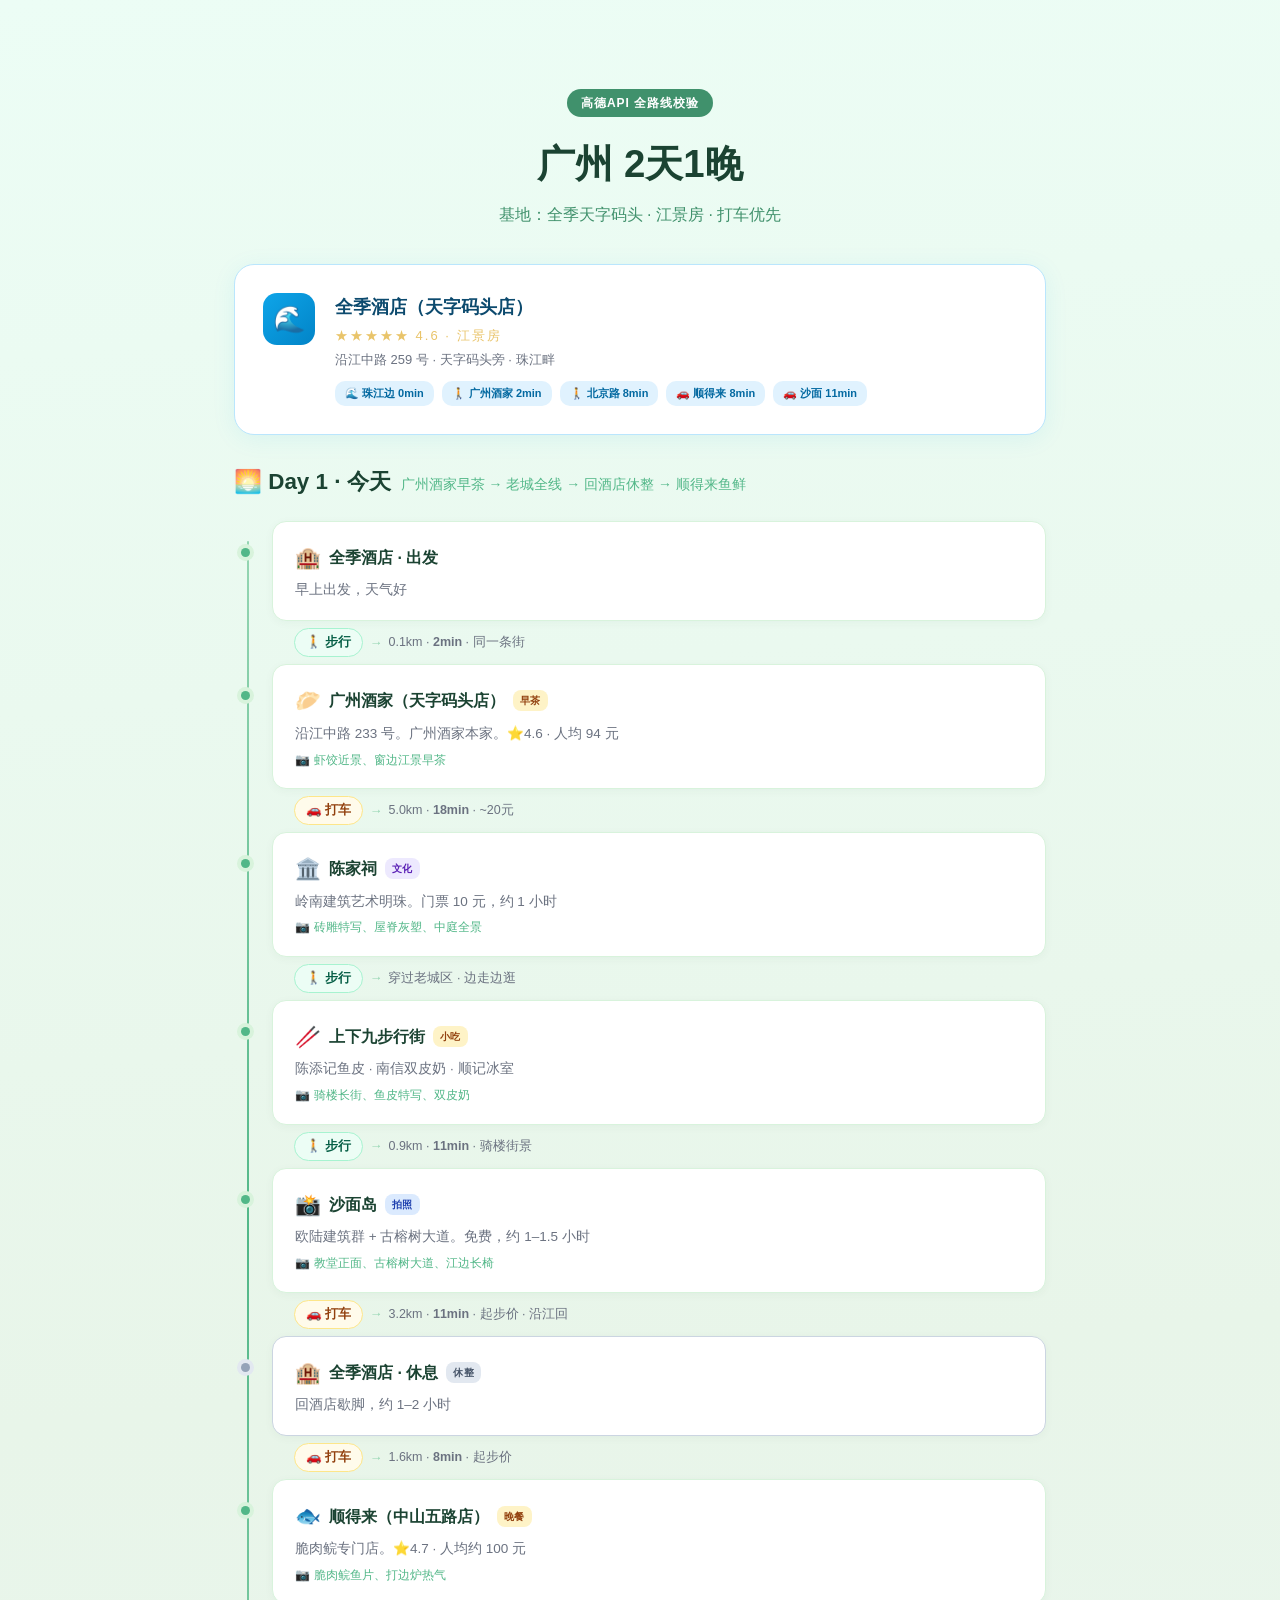
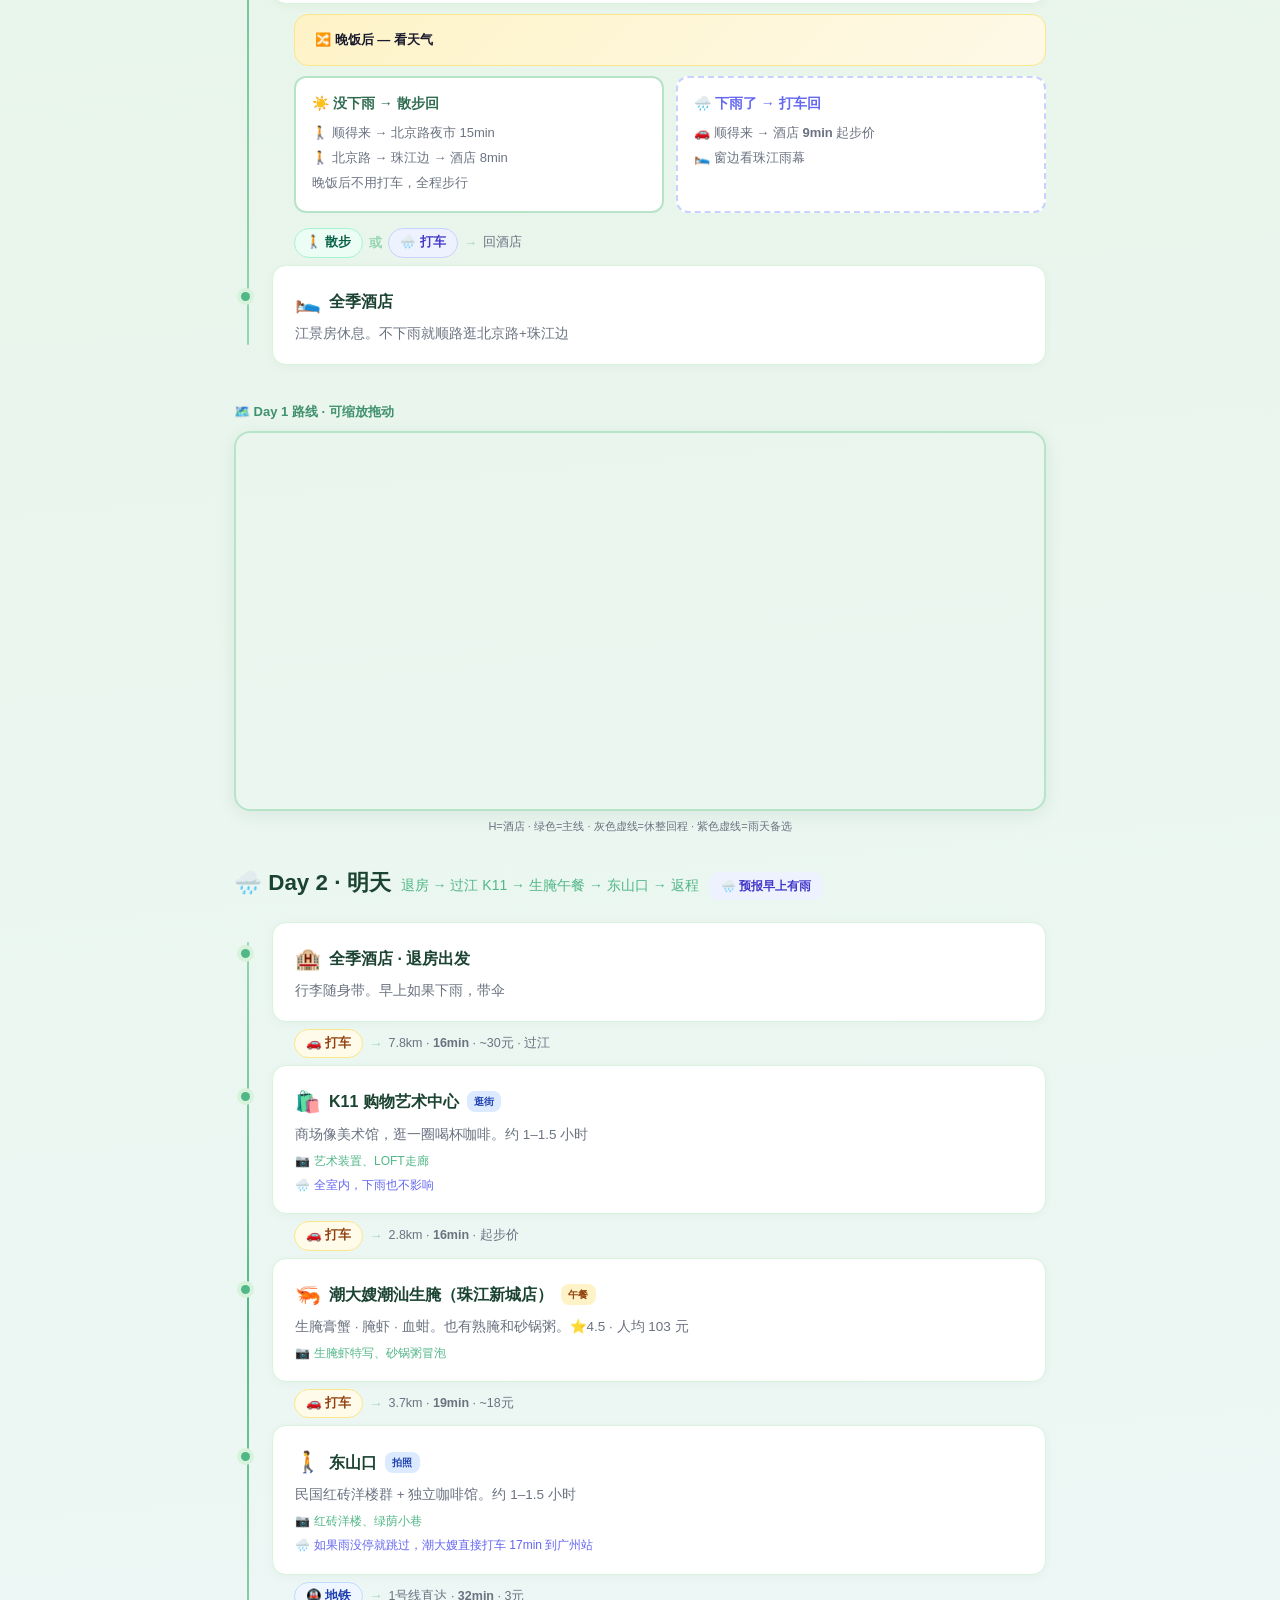
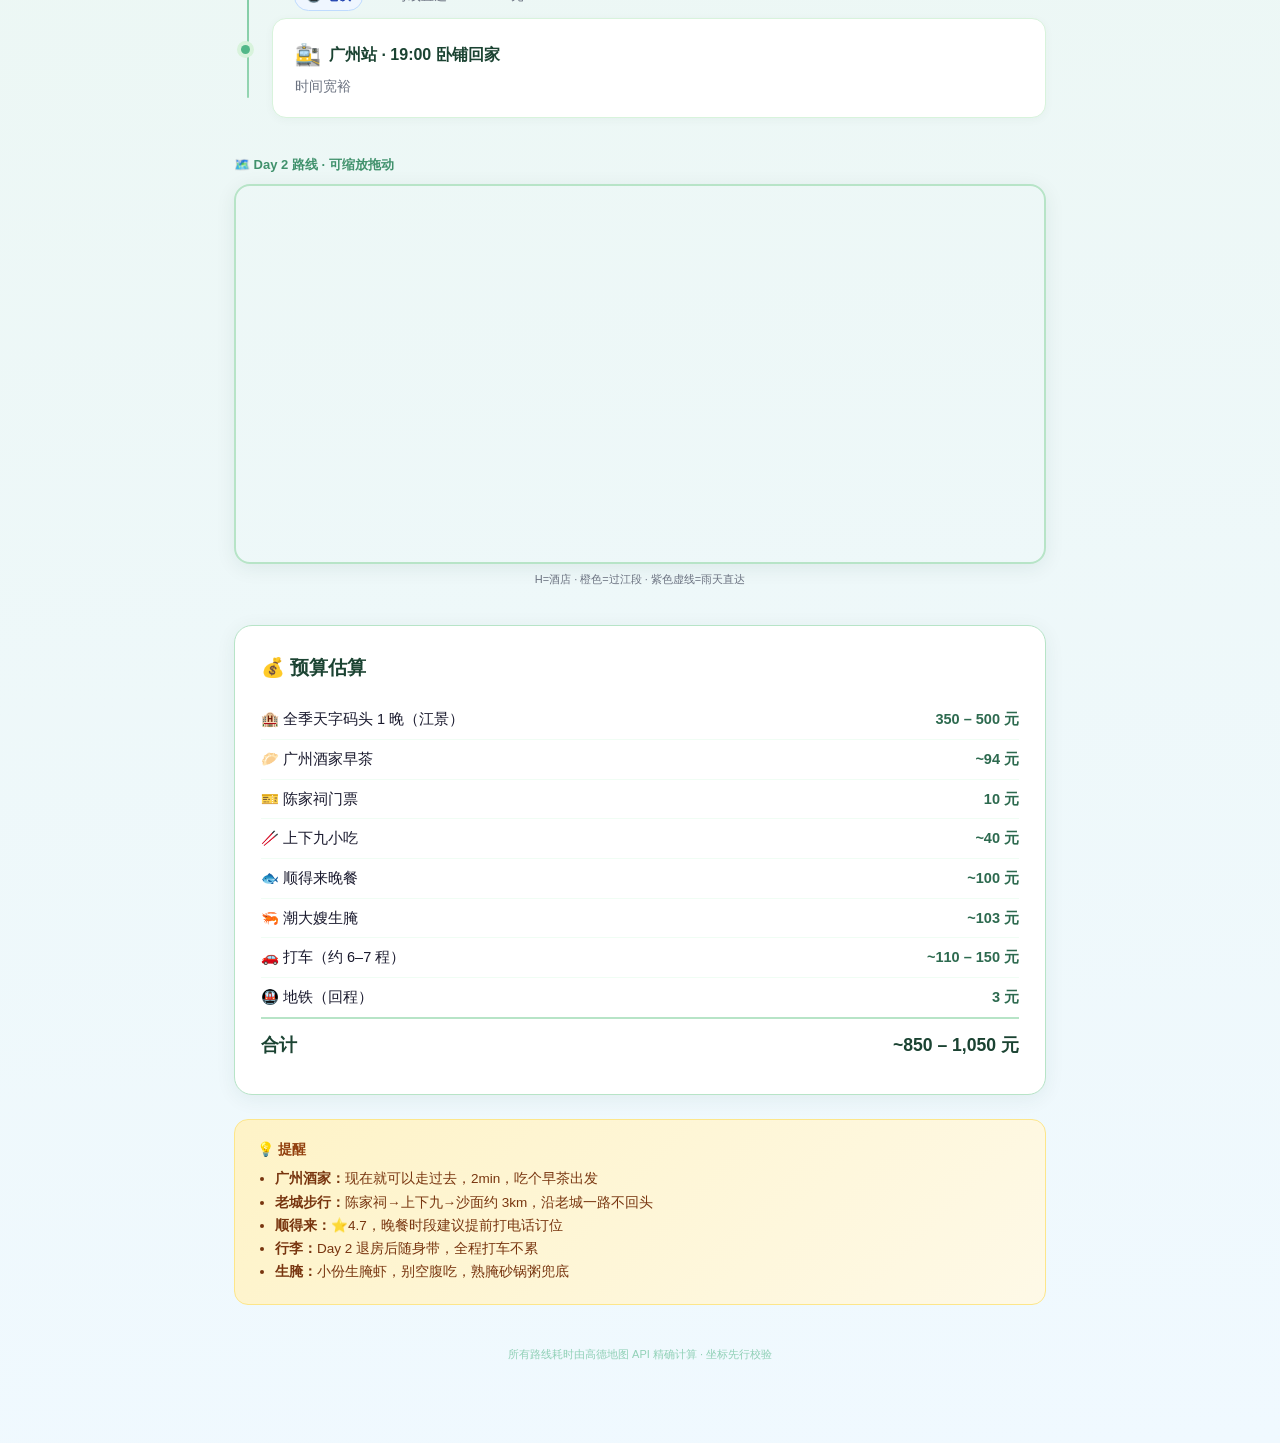
==== commit e9b41a5e: "广州2天1晚美食轻游计划" ====
--- a/index.html
+++ b/index.html
@@ -1,808 +1,322 @@
-<!DOCTYPE html>
-<html lang="zh-CN">
-
-<head>
-    <meta charset="UTF-8">
-    <meta name="viewport" content="width=device-width, initial-scale=1.0">
-    <title>2026 海南【治愈+美学】奢华之旅</title>
-    <link rel="stylesheet" href="style.css">
-    <!-- Google Fonts -->
-    <link
-        href="https://fonts.googleapis.com/css2?family=Noto+Sans+SC:wght@300;400;500;700&family=Playfair+Display:ital,wght@0,400;0,700;1,400&display=swap"
-        rel="stylesheet">
-    <!-- Icon -->
-    <link rel="stylesheet" href="https://cdnjs.cloudflare.com/ajax/libs/font-awesome/6.4.0/css/all.min.css">
-    <!-- Leaflet -->
-    <!-- AMap JS API -->
-    <script type="text/javascript">
-        window._AMapSecurityConfig = {
-            securityJsCode: '951e81e1dcbe1bcec90ae6eb160997d6',
-        }
-    </script>
-    <script
-        src="https://webapi.amap.com/maps?v=2.0&key=4f4b242f275c2ed27e2b0af25b4e8717&plugin=AMap.Driving,AMap.Scale,AMap.ToolBar"></script>
-</head>
-
-<body>
-    <div class="bg-gradient"></div>
-
-    <style>
-        :root {
-            --primary: #2A9D8F;
-            --primary-dark: #1F7A6F;
-            --secondary: #E9C46A;
-            --accent: #F4A261;
-            --danger: #E76F51;
-            --text: #264653;
-            --bg: #F0F4F8;
-            --glass: rgba(255, 255, 255, 0.95);
-            --shadow: 0 4px 6px -1px rgba(0, 0, 0, 0.1), 0 2px 4px -1px rgba(0, 0, 0, 0.06);
-        }
-
-        * {
-            box-sizing: border-box;
-            margin: 0;
-            padding: 0;
-        }
-
-        body {
-            font-family: 'Inter', -apple-system, BlinkMacSystemFont, "Segoe UI", Roboto, sans-serif;
-            background-color: var(--bg);
-            color: var(--text);
-            line-height: 1.6;
-            margin: 0;
-        }
-
-        /* Hero */
-        .hero {
-            background: linear-gradient(135deg, var(--primary), var(--primary-dark));
-            color: white;
-            padding: 3rem 1.5rem;
-            text-align: center;
-            border-bottom-left-radius: 30px;
-            border-bottom-right-radius: 30px;
-            box-shadow: 0 10px 20px -10px rgba(42, 157, 143, 0.5);
-            margin-bottom: 2rem;
-        }
-
-        .hero h1 {
-            font-size: 2.2rem;
-            margin-bottom: 0.5rem;
-            font-weight: 800;
-        }
-
-        .mcp-badge {
-            background: rgba(255, 255, 255, 0.2);
-            padding: 4px 12px;
-            border-radius: 20px;
-            font-size: 0.85rem;
-            display: inline-block;
-            margin-bottom: 1rem;
-            backdrop-filter: blur(4px);
-        }
-
-        /* Main Container */
-        .container {
-            max-width: 800px;
-            margin: 0 auto;
-            padding: 0 1.5rem 3rem;
-        }
-
-        /* Day Navigation (Tabs) */
-        .day-nav-container {
-            display: flex;
-            overflow-x: auto;
-            gap: 1rem;
-            padding: 0.5rem 0.5rem 1.5rem;
-            scrollbar-width: none;
-            /* Hide scrollbar Firefox */
-            margin-bottom: 1rem;
-        }
-
-        .day-nav-container::-webkit-scrollbar {
-            display: none;
-        }
-
-        .day-nav-btn {
-            background: white;
-            border: none;
-            border-radius: 16px;
-            padding: 0.8rem 1.2rem;
-            min-width: 100px;
-            cursor: pointer;
-            box-shadow: var(--shadow);
-            transition: all 0.3s cubic-bezier(0.25, 0.8, 0.25, 1);
-            text-align: center;
-            flex-shrink: 0;
-            color: var(--text);
-            border: 2px solid transparent;
-        }
-
-        .day-nav-btn.active {
-            background: var(--primary);
-            color: white;
-            transform: translateY(-2px);
-            box-shadow: 0 8px 15px -5px rgba(42, 157, 143, 0.4);
-        }
-
-        .nav-day-num {
-            font-weight: 700;
-            font-size: 1.1rem;
-        }
-
-        .nav-day-loc {
-            font-size: 0.8rem;
-            opacity: 0.8;
-        }
-
-        /* Single Day View */
-        .single-day-view {
-            background: white;
-            border-radius: 24px;
-            padding: 2rem;
-            box-shadow: var(--shadow);
-            animation: fadeIn 0.4s ease-out;
-        }
-
-        .day-header-hero {
-            border-bottom: 2px dashed #eee;
-            padding-bottom: 1.5rem;
-            margin-bottom: 2rem;
-        }
-
-        .day-title-row {
-            display: flex;
-            justify-content: space-between;
-            align-items: center;
-            margin-bottom: 1rem;
-        }
-
-        .weather-pill {
-            background: #E0F7FA;
-            color: #006064;
-            padding: 4px 12px;
-            border-radius: 12px;
-            font-size: 0.9rem;
-            font-weight: 600;
-        }
-
-        .stay-pill {
-            background: #FFF3E0;
-            color: #E65100;
-            padding: 0.8rem;
-            border-radius: 12px;
-            display: flex;
-            align-items: center;
-            gap: 0.5rem;
-            margin-bottom: 1rem;
-        }
-
-        .stay-link {
-            color: inherit;
-            text-decoration: none;
-            margin-left: auto;
-        }
-
-        .prep-container {
-            display: flex;
-            flex-wrap: wrap;
-            gap: 0.5rem;
-            align-items: center;
-        }
-
-        .prep-label {
-            font-weight: 600;
-            color: #888;
-            font-size: 0.9rem;
-            margin-right: 0.5rem;
-        }
-
-        .prep-badge {
-            background: #F1F3F5;
-            padding: 4px 10px;
-            border-radius: 8px;
-            font-size: 0.85rem;
-            color: #495057;
-            display: flex;
-            align-items: center;
-            gap: 6px;
-        }
-
-        /* Schedule Items */
-        .schedule-list {
-            display: flex;
-            flex-direction: column;
-            gap: 2rem;
-        }
-
-        .schedule-card {
-            display: flex;
-            gap: 1.5rem;
-            position: relative;
-        }
-
-        /* Timeline Line */
-        .schedule-card::before {
-            content: '';
-            position: absolute;
-            left: 28px;
-            /* Adjustment based on time-column width */
-            top: 30px;
-            bottom: -40px;
-            width: 2px;
-            background: #eee;
-            z-index: 0;
-        }
-
-        .schedule-card:last-child::before {
-            display: none;
-        }
-
-        .time-column {
-            flex-shrink: 0;
-            width: 60px;
-            text-align: right;
-            position: relative;
-            z-index: 1;
-        }
-
-        .time-text {
-            font-weight: 700;
-            color: var(--primary);
-            font-size: 0.95rem;
-            display: block;
-            margin-bottom: 0.2rem;
-        }
-
-        .time-dots {
-            width: 12px;
-            height: 12px;
-            background: white;
-            border: 3px solid var(--primary);
-            border-radius: 50%;
-            margin-left: auto;
-            position: relative;
-            right: -6px;
-            /* Align with line */
-        }
-
-        .card-content-wrapper {
-            display: flex;
-            flex-direction: column;
-            gap: 0;
-            background: #FAFAFA;
-            border-radius: 16px;
-            overflow: hidden;
-            flex-grow: 1;
-            box-shadow: 0 4px 6px -1px rgba(0, 0, 0, 0.05);
-            transition: transform 0.2s;
-        }
-
-        .schedule-card:hover .card-content-wrapper {
-            transform: translateX(5px);
-            box-shadow: 0 8px 15px rgba(0, 0, 0, 0.1);
-        }
-
-        .card-image {
-            height: 180px;
-            width: 100%;
-            background-size: cover;
-            background-position: center;
-            flex-shrink: 0;
-        }
-
-        @media (min-width: 600px) {
-            .card-content-wrapper {
-                flex-direction: row;
-            }
-
-            .card-image {
-                width: 180px;
-                height: auto;
-            }
-        }
-
-        .card-content {
-            padding: 1.2rem;
-            flex-grow: 1;
-        }
-
-        /* Choice Toggles */
-        .choice-container {
-            display: flex;
-            gap: 0.5rem;
-            margin-bottom: 1rem;
-            background: #eee;
-            padding: 4px;
-            border-radius: 8px;
-            width: fit-content;
-        }
-
-        .choice-btn {
-            border: none;
-            background: transparent;
-            padding: 6px 12px;
-            border-radius: 6px;
-            font-size: 0.85rem;
-            cursor: pointer;
-            color: #666;
-            transition: all 0.2s;
-        }
-
-        .choice-btn.active {
-            background: white;
-            color: var(--primary);
-            box-shadow: 0 2px 4px rgba(0, 0, 0, 0.1);
-            font-weight: 600;
-        }
-
-        .card-header {
-            display: flex;
-            justify-content: space-between;
-            align-items: flex-start;
-            margin-bottom: 0.5rem;
-        }
-
-        .card-title {
-            font-size: 1.1rem;
-            font-weight: 700;
-            margin: 0;
-        }
-
-        .card-actions {
-            display: flex;
-            gap: 0.5rem;
-            align-items: center;
-        }
-
-        .price-tag {
-            background: #E8F5E9;
-            color: #2E7D32;
-            padding: 2px 8px;
-            border-radius: 6px;
-            font-size: 0.8rem;
-            font-weight: 600;
-        }
-
-        .nav-link {
-            text-decoration: none;
-            color: var(--primary);
-            font-size: 0.85rem;
-            border: 1px solid var(--primary);
-            padding: 2px 8px;
-            border-radius: 6px;
-            transition: all 0.2s;
-        }
-
-        .nav-link:hover {
-            background: var(--primary);
-            color: white;
-        }
-
-        .card-desc {
-            color: #666;
-            font-size: 0.95rem;
-            margin-bottom: 1rem;
-        }
-
-        /* Detail Sections (Rich Details) */
-        .detail-section {
-            background: white;
-            border-radius: 8px;
-            padding: 0.8rem 1rem;
-            margin-top: 0.8rem;
-            border-left: 3px solid #ccc;
-        }
-
-        .detail-section h4 {
-            font-size: 0.9rem;
-            margin-bottom: 0.5rem;
-            display: flex;
-            align-items: center;
-            gap: 0.5rem;
-        }
-
-        .detail-section ul {
-            list-style: none;
-            padding-left: 0.5rem;
-        }
-
-        .detail-section li {
-            font-size: 0.85rem;
-            color: #555;
-            margin-bottom: 0.3rem;
-            position: relative;
-            padding-left: 1rem;
-        }
-
-        .detail-section li::before {
-            content: "•";
-            color: #ccc;
-            position: absolute;
-            left: 0;
-        }
-
-        .package-section {
-            border-color: var(--secondary);
-            background: #FFFDE7;
-        }
-
-        .package-section h4 {
-            color: #F57F17;
-        }
-
-        .warn-section {
-            border-color: var(--danger);
-            background: #FFEBEE;
-        }
-
-        .warn-section h4 {
-            color: #C62828;
-        }
-
-        .tip-section {
-            border: none;
-            background: transparent;
-            color: #666;
-            font-style: italic;
-            padding: 0;
-            display: flex;
-            gap: 0.5rem;
-            font-size: 0.9rem;
-        }
-
-        /* Costs */
-        .cost-panel {
-            background: white;
-            border-radius: 24px;
-            padding: 2rem;
-            margin-top: 2rem;
-            box-shadow: var(--shadow);
-        }
-
-        .cost-row {
-            display: flex;
-            justify-content: space-between;
-            padding: 0.8rem 0;
-            border-bottom: 1px dashed #eee;
-        }
-
-        .cost-row:last-child {
-            border-bottom: none;
-        }
-
-        .total-row {
-            margin-top: 1rem;
-            padding-top: 1rem;
-            border-top: 2px solid #eee;
-            font-size: 1.2rem;
-            font-weight: 800;
-            display: flex;
-            justify-content: space-between;
-            color: var(--primary-dark);
-        }
-
-        @keyframes fadeIn {
-            from {
-                opacity: 0;
-                transform: translateY(10px);
-            }
-
-            to {
-                opacity: 1;
-                transform: translateY(0);
-            }
-        }
-
-        /* Route Overview Map */
-        .route-card {
-            background: white;
-            border-radius: 20px;
-            padding: 1rem;
-            margin-bottom: 2rem;
-            box-shadow: var(--shadow);
-            border: 1px solid rgba(0, 0, 0, 0.05);
-            animation: fadeIn 0.5s ease-out;
-            display: flex;
-            flex-direction: column;
-        }
-
-        .route-header {
-            display: flex;
-            justify-content: space-between;
-            align-items: center;
-            margin-bottom: 1rem;
-            padding: 0 0.5rem;
-        }
-
-        .leaflet-routing-container {
-            display: none !important;
-            /* Hide default instructions panel */
-        }
-
-        .route-header h4 {
-            margin: 0;
-            color: var(--primary-dark);
-            font-size: 1.1rem;
-        }
-
-        #map-container {
-            height: 320px;
-            width: 100%;
-            border-radius: 16px;
-            z-index: 1;
-            /* Ensure map is below dropdowns if any */
-        }
-
-        .route-meta {
-            margin-top: 0.8rem;
-            font-size: 0.85rem;
-            color: #888;
-            display: flex;
-            gap: 1rem;
-            padding: 0 0.5rem;
-        }
-
-        /* Custom Popup */
-        .leaflet-popup-content-wrapper {
-            border-radius: 12px;
-            padding: 0;
-            overflow: hidden;
-        }
-
-        .leaflet-popup-content {
-            margin: 0;
-            font-family: 'Inter', sans-serif;
-            font-size: 0.9rem;
-        }
-
-        .popup-content {
-            padding: 8px 12px;
-        }
-
-        .popup-title {
-            font-weight: 700;
-            color: var(--primary-dark);
-        }
-
-        .popup-type {
-            font-size: 0.8rem;
-            color: #666;
-        }
-
-        /* ============================================= */
-        /* 手机端全面优化 - 减少层级、更紧凑 */
-        /* ============================================= */
-        @media (max-width: 600px) {
-
-            /* 整体布局紧凑化 */
-            .single-day-view {
-                padding: 0;
-            }
-
-            .day-header-hero {
-                padding: 1rem 0.5rem;
-            }
-
-            .day-header-hero h2 {
-                font-size: 1.3rem;
-            }
-
-            /* 时间轴精简：去掉竖线和圆点 */
-            .schedule-card::before {
-                display: none;
-            }
-
-            .time-dots {
-                display: none;
-            }
-
-            .schedule-list {
-                gap: 1rem;
-                padding-left: 0;
-                border-left: none;
-            }
-
-            /* 卡片扁平化 */
-            .schedule-card {
-                gap: 0.6rem;
-            }
-
-            .time-column {
-                width: 48px;
-                min-width: 48px;
-                padding-right: 0;
-            }
-
-            .time-text {
-                font-size: 0.85rem;
-            }
-
-            /* 隐藏大图，节省空间 */
-            .card-image {
-                display: none;
-            }
-
-            .card-content-wrapper {
-                border-radius: 12px;
-                box-shadow: 0 2px 6px rgba(0, 0, 0, 0.06);
-            }
-
-            .card-content {
-                padding: 0.8rem;
-            }
-
-            .card-header {
-                margin-bottom: 0.3rem;
-                flex-wrap: wrap;
-                gap: 0.3rem;
-            }
-
-            .card-title {
-                font-size: 0.95rem;
-            }
-
-            .card-actions {
-                gap: 0.3rem;
-            }
-
-            .price-tag {
-                font-size: 0.75rem;
-                padding: 1px 6px;
-            }
-
-            .nav-link {
-                font-size: 0.75rem;
-                padding: 1px 6px;
-            }
-
-            .card-desc {
-                font-size: 0.85rem;
-                margin-bottom: 0.5rem;
-                line-height: 1.4;
-            }
-
-            /* 详情区域精简 */
-            .detail-section {
-                padding: 0.5rem 0.6rem;
-                margin-top: 0.5rem;
-            }
-
-            .detail-section h4 {
-                font-size: 0.8rem;
-                margin-bottom: 0.3rem;
-            }
-
-            .detail-section li {
-                font-size: 0.78rem;
-                margin-bottom: 0.2rem;
-            }
-
-            /* 选择按钮紧凑 */
-            .choice-container {
-                margin-bottom: 0.5rem;
-                padding: 3px;
-            }
-
-            .choice-btn {
-                padding: 4px 10px;
-                font-size: 0.78rem;
-            }
-
-            /* 准备清单横排紧凑 */
-            .prep-container {
-                gap: 0.3rem;
-                flex-wrap: wrap;
-            }
-
-            .prep-badge {
-                font-size: 0.75rem;
-                padding: 2px 6px;
-            }
-
-            /* 地图区域 */
-            #map-container {
-                height: 200px;
-                border-radius: 12px;
-            }
-
-            .route-card {
-                padding: 0.6rem;
-                border-radius: 14px;
-                margin-bottom: 1rem;
-            }
-
-            .route-header h4 {
-                font-size: 0.95rem;
-            }
-
-            /* 费用面板紧凑 */
-            .cost-panel {
-                padding: 1rem;
-                border-radius: 16px;
-            }
-
-            /* 下榻信息 */
-            .stay-pill {
-                font-size: 0.85rem;
-                padding: 0.5rem 0.8rem;
-            }
-
-            /* 支线任务边框 */
-            .side-quest {
-                border-width: 1px;
-            }
-
-            .quest-badge {
-                font-size: 0.65rem;
-                padding: 1px 4px;
-            }
-        }
-    </style>
-    <header class="hero-section">
-        <div class="hero-content">
-            <h1>Hainan 2026</h1>
-            <p class="subtitle">北京 <i class="fa-solid fa-plane"></i> 海口 · 万宁 · 三亚</p>
-            <p class="dates">2026.02.21 - 02.26</p>
-
-            <div class="quick-nav">
-                <a href="#timeline" class="quick-nav-btn"><i class="fa-solid fa-calendar-days"></i> 行程表</a>
-                <a href="#food-collection" class="quick-nav-btn"><i class="fa-solid fa-utensils"></i> 美食图鉴</a>
-                <a href="#cost-breakdown" class="quick-nav-btn"><i class="fa-solid fa-coins"></i> 预算表</a>
-            </div>
-
-
-            <div id="plan-desc" class="plan-description"></div>
-        </div>
-    </header>
-
-    <main class="container">
-        <!-- Itinerary Timeline -->
-        <section class="timeline-section">
-            <div id="day-route"></div>
-            <div id="timeline" class="timeline">
-                <!-- Dynamically populated by JS -->
-            </div>
-        </section>
-
-        <!-- Food Collection (New Feature) -->
-        <section class="food-collection-section" id="food-collection">
-            <div class="section-header">
-                <h2><i class="fa-solid fa-utensils"></i> 必吃榜·美食图鉴</h2>
-                <div class="filter-tabs">
-                    <button class="filter-btn active" data-filter="all">全部</button>
-                    <button class="filter-btn" data-filter="万宁">万宁</button>
-                    <button class="filter-btn" data-filter="三亚">三亚</button>
-                </div>
-            </div>
-            <div id="food-grid" class="food-grid">
-                <!-- Populated by JS -->
-            </div>
-        </section>
-
-
-
-        <!-- Cost Summary -->
-        <section class="cost-section">
-            <div class="cost-card glass mirror">
-                <h2><i class="fa-solid fa-coins"></i> 预算总览 (2人)</h2>
-                <div class="cost-breakdown" id="cost-breakdown">
-                    <!-- Populated by JS -->
-                </div>
-                <div class="total-cost">
-                    <span>预计总花费:</span>
-                    <span id="total-price" class="price-tag">calculating...</span>
-                </div>
-            </div>
-        </section>
-    </main>
-
-    <footer>
-        <p>Generated by Agentic AI • Based on projected 2026 pricing</p>
-    </footer>
-
-    <script src="data.js"></script>
-    <script src="script.js"></script>
-</body>
-
-</html>+<!DOCTYPE html>
+<html lang="zh-CN">
+<head>
+<meta charset="UTF-8">
+<meta name="viewport" content="width=device-width, initial-scale=1.0">
+<title>广州2天1晚 · 美食轻游</title>
+<style>
+  :root{--g900:#1b4332;--g800:#2d6a4f;--g700:#40916c;--g600:#52b788;--g500:#74c69d;--g400:#95d5b2;--g300:#b7e4c7;--g200:#d8f3dc;--g100:#f0fdf4;--gold:#e9c46a;--warm:#f4a261;--dk:#1a1a2e;--gy:#6b7280;--river:#0ea5e9;--river-bg:#e0f2fe;--rain:#6366f1;--rain-bg:#eef2ff}
+  *{margin:0;padding:0;box-sizing:border-box}
+  body{font-family:-apple-system,BlinkMacSystemFont,"SF Pro Display","PingFang SC","Microsoft YaHei",sans-serif;background:linear-gradient(175deg,#ecfdf5 0%,#e8f5e9 30%,#f0f9ff 100%);color:var(--dk);line-height:1.7;min-height:100vh}
+  .container{max-width:860px;margin:0 auto;padding:40px 24px 80px}
+
+  .hero{text-align:center;padding:48px 0 36px}
+  .hero .badge{display:inline-block;background:var(--g700);color:#fff;font-size:12px;font-weight:600;letter-spacing:.08em;padding:4px 14px;border-radius:20px;margin-bottom:14px}
+  .hero h1{font-size:2.4rem;font-weight:800;color:var(--g900);margin-bottom:4px}
+  .hero .sub{font-size:1rem;color:var(--g700);font-weight:500}
+
+  .hotel-card{background:#fff;border-radius:20px;padding:28px;margin-bottom:28px;box-shadow:0 4px 24px rgba(14,165,233,0.08);border:1px solid #bae6fd;display:flex;gap:20px;align-items:flex-start;flex-wrap:wrap}
+  .hotel-icon{width:52px;height:52px;background:linear-gradient(135deg,var(--river),#0284c7);border-radius:14px;display:flex;align-items:center;justify-content:center;font-size:26px;flex-shrink:0}
+  .hotel-info{flex:1;min-width:200px}
+  .hotel-info h3{font-size:1.1rem;color:#0c4a6e;margin-bottom:2px}
+  .hotel-info .stars{color:var(--gold);font-size:13px;letter-spacing:2px}
+  .hotel-info .addr{color:var(--gy);font-size:13px;margin-top:2px}
+  .hotel-perks{display:flex;gap:8px;margin-top:10px;flex-wrap:wrap}
+  .hotel-perks span{background:var(--river-bg);color:#0369a1;font-size:11px;font-weight:600;padding:3px 10px;border-radius:10px}
+
+  .day-section{margin-bottom:36px}
+  .day-header{display:flex;align-items:baseline;gap:10px;margin-bottom:20px;flex-wrap:wrap}
+  .day-title{font-size:1.4rem;font-weight:700;color:var(--g900)}
+  .day-theme{font-size:14px;color:var(--g600);font-weight:500}
+
+  .stops{position:relative;padding-left:38px}
+  .stops::before{content:'';position:absolute;left:13px;top:20px;bottom:20px;width:2px;background:linear-gradient(to bottom,var(--g400),var(--g600),var(--g400));border-radius:1px}
+  .stop{background:#fff;border-radius:14px;padding:18px 22px;box-shadow:0 2px 10px rgba(27,67,50,0.04);border:1px solid var(--g200);position:relative;transition:transform .15s}
+  .stop:hover{transform:translateX(3px);box-shadow:0 4px 18px rgba(27,67,50,0.09)}
+  .stop::before{content:'';position:absolute;left:-32px;top:26px;width:9px;height:9px;background:var(--g600);border-radius:50%;box-shadow:0 0 0 4px var(--g200)}
+  .stop.rainy::before{background:var(--rain);box-shadow:0 0 0 4px var(--rain-bg)}
+  .stop.rainy{border-color:#c7d2fe;border-style:dashed}
+  .stop.rest::before{background:#94a3b8;box-shadow:0 0 0 4px #e2e8f0}
+  .stop.rest{border-color:#cbd5e1}
+  .stop-header{display:flex;align-items:center;gap:8px;margin-bottom:4px;flex-wrap:wrap}
+  .stop-emoji{font-size:1.3rem}
+  .stop-name{font-weight:700;font-size:1rem;color:var(--g900)}
+  .stop-tag{font-size:10px;font-weight:600;padding:2px 7px;border-radius:8px;letter-spacing:.03em}
+  .tag-free{background:#d1fae5;color:#065f46}.tag-food{background:#fef3c7;color:#92400e}
+  .tag-photo{background:#dbeafe;color:#1e40af}.tag-culture{background:#ede9fe;color:#5b21b6}
+  .tag-hotel{background:#e0e7ff;color:#3730a3}.tag-rain{background:var(--rain-bg);color:#4338ca}
+  .tag-rest{background:#e2e8f0;color:#475569}
+  .stop-desc{color:var(--gy);font-size:13.5px;margin-top:2px}
+  .stop-photo{font-size:12px;color:var(--g600);margin-top:4px;display:flex;align-items:center;gap:4px}
+  .stop-photo::before{content:'📷'}
+  .rain-note{font-size:12px;color:var(--rain);margin-top:4px;display:flex;align-items:center;gap:4px}
+  .rain-note::before{content:'🌧️'}
+
+  .connector{display:flex;align-items:center;gap:6px;padding:8px 0 8px 22px;margin:-1px 0;position:relative;z-index:1}
+  .connector .mode{display:inline-flex;align-items:center;gap:4px;padding:3px 11px;border-radius:16px;font-size:12.5px;font-weight:600}
+  .connector .mode.taxi{background:#fffbeb;border:1px solid #fde68a;color:#92400e}
+  .connector .mode.walk{background:#ecfdf5;border:1px solid #a7f3d0;color:#065f46}
+  .connector .mode.walk-rain{background:var(--rain-bg);border:1px solid #c7d2fe;color:#4338ca}
+  .connector .mode.metro{background:#eff6ff;border:1px solid #bfdbfe;color:#1e40af}
+  .connector .arrow{color:var(--g400);font-weight:700;font-size:13px}
+  .connector .detail{font-size:12.5px;color:var(--gy)}
+
+  .highlight{background:linear-gradient(135deg,#fef3c7,#fef9e7);border-radius:14px;padding:14px 20px;margin:10px 0 10px 22px;border:1px solid #fde68a;font-size:13px;position:relative;z-index:1}
+  .highlight.rain{background:linear-gradient(135deg,var(--rain-bg),#e0e7ff);border-color:#c7d2fe}
+
+  .map-section{margin:28px 0}
+  .map-container{width:100%;height:380px;border-radius:16px;overflow:hidden;border:2px solid var(--g300);box-shadow:0 4px 20px rgba(27,67,50,0.08)}
+  .map-label{font-size:13px;font-weight:600;color:var(--g700);margin-bottom:8px}
+
+  .split-row{display:flex;gap:12px;margin:8px 0 8px 22px;position:relative;z-index:1;flex-wrap:wrap}
+  .split-card{flex:1;min-width:200px;background:#fff;border:2px solid var(--g300);border-radius:12px;padding:14px 16px}
+  .split-card h4{font-weight:700;color:var(--g800);margin-bottom:6px;font-size:14px}
+  .split-card p{font-size:13px;color:var(--gy);margin:3px 0}
+
+  .budget{background:#fff;border-radius:18px;padding:26px;margin-top:36px;box-shadow:0 4px 20px rgba(27,67,50,0.07);border:1px solid var(--g300)}
+  .budget h2{font-size:1.2rem;color:var(--g900);margin-bottom:16px}
+  .budget-table{width:100%;border-collapse:collapse}
+  .budget-table td{padding:7px 0;font-size:14.5px;border-bottom:1px solid var(--g100)}
+  .budget-table td:last-child{text-align:right;font-weight:600;color:var(--g800)}
+  .budget-table .total td{border-top:2px solid var(--g300);border-bottom:none;font-size:1.1rem;font-weight:800;color:var(--g900);padding-top:12px}
+
+  .tips{background:linear-gradient(135deg,#fef3c7,#fef9e7);border-radius:14px;padding:18px 22px;margin-top:24px;border:1px solid #fde68a}
+  .tips h3{font-size:14px;color:#92400e;margin-bottom:8px}
+  .tips ul{padding-left:18px}
+  .tips li{font-size:13.5px;color:#78350f;margin:3px 0;line-height:1.5}
+
+  .footer{text-align:center;margin-top:40px;font-size:11px;color:var(--g600);opacity:.6}
+
+  .weather-note{display:flex;align-items:center;gap:6px;background:var(--rain-bg);color:#4338ca;font-size:12px;padding:4px 12px;border-radius:10px;font-weight:600}
+</style>
+</head>
+<body>
+<div class="container">
+
+<div class="hero">
+  <div class="badge">高德API 全路线校验</div>
+  <h1>广州 2天1晚</h1>
+  <div class="sub">基地：全季天字码头 · 江景房 · 打车优先</div>
+</div>
+
+<!-- ═══ 酒店 ═══ -->
+<div class="hotel-card">
+  <div class="hotel-icon">🌊</div>
+  <div class="hotel-info">
+    <h3>全季酒店（天字码头店）</h3>
+    <div class="stars">★★★★★ 4.6 · 江景房</div>
+    <div class="addr">沿江中路 259 号 · 天字码头旁 · 珠江畔</div>
+    <div class="hotel-perks">
+      <span>🌊 珠江边 0min</span>
+      <span>🚶 广州酒家 2min</span>
+      <span>🚶 北京路 8min</span>
+      <span>🚗 顺得来 8min</span>
+      <span>🚗 沙面 11min</span>
+    </div>
+  </div>
+</div>
+
+<!-- ═══ DAY 1 ═══ -->
+<div class="day-section">
+  <div class="day-header">
+    <span class="day-title">🌅 Day 1 · 今天</span>
+    <span class="day-theme">广州酒家早茶 → 老城全线 → 回酒店休整 → 顺得来鱼鲜</span>
+  </div>
+  <div class="stops">
+    <div class="stop">
+      <div class="stop-header"><span class="stop-emoji">🏨</span><span class="stop-name">全季酒店 · 出发</span></div>
+      <div class="stop-desc">早上出发，天气好</div>
+    </div>
+    <div class="connector"><span class="mode walk">🚶 步行</span> <span class="arrow">→</span> <span class="detail">0.1km · <strong>2min</strong> · 同一条街</span></div>
+
+    <div class="stop">
+      <div class="stop-header"><span class="stop-emoji">🥟</span><span class="stop-name">广州酒家（天字码头店）</span><span class="stop-tag tag-food">早茶</span></div>
+      <div class="stop-desc">沿江中路 233 号。广州酒家本家。⭐4.6 · 人均 94 元</div>
+      <div class="stop-photo">虾饺近景、窗边江景早茶</div>
+    </div>
+    <div class="connector"><span class="mode taxi">🚗 打车</span> <span class="arrow">→</span> <span class="detail">5.0km · <strong>18min</strong> · ~20元</span></div>
+
+    <div class="stop">
+      <div class="stop-header"><span class="stop-emoji">🏛️</span><span class="stop-name">陈家祠</span><span class="stop-tag tag-culture">文化</span></div>
+      <div class="stop-desc">岭南建筑艺术明珠。门票 10 元，约 1 小时</div>
+      <div class="stop-photo">砖雕特写、屋脊灰塑、中庭全景</div>
+    </div>
+    <div class="connector"><span class="mode walk">🚶 步行</span> <span class="arrow">→</span> <span class="detail">穿过老城区 · 边走边逛</span></div>
+
+    <div class="stop">
+      <div class="stop-header"><span class="stop-emoji">🥢</span><span class="stop-name">上下九步行街</span><span class="stop-tag tag-food">小吃</span></div>
+      <div class="stop-desc">陈添记鱼皮 · 南信双皮奶 · 顺记冰室</div>
+      <div class="stop-photo">骑楼长街、鱼皮特写、双皮奶</div>
+    </div>
+    <div class="connector"><span class="mode walk">🚶 步行</span> <span class="arrow">→</span> <span class="detail">0.9km · <strong>11min</strong> · 骑楼街景</span></div>
+
+    <div class="stop">
+      <div class="stop-header"><span class="stop-emoji">📸</span><span class="stop-name">沙面岛</span><span class="stop-tag tag-photo">拍照</span></div>
+      <div class="stop-desc">欧陆建筑群 + 古榕树大道。免费，约 1–1.5 小时</div>
+      <div class="stop-photo">教堂正面、古榕树大道、江边长椅</div>
+    </div>
+    <div class="connector"><span class="mode taxi">🚗 打车</span> <span class="arrow">→</span> <span class="detail">3.2km · <strong>11min</strong> · 起步价 · 沿江回</span></div>
+
+    <div class="stop rest">
+      <div class="stop-header"><span class="stop-emoji">🏨</span><span class="stop-name">全季酒店 · 休息</span><span class="stop-tag tag-rest">休整</span></div>
+      <div class="stop-desc">回酒店歇脚，约 1–2 小时</div>
+    </div>
+    <div class="connector"><span class="mode taxi">🚗 打车</span> <span class="arrow">→</span> <span class="detail">1.6km · <strong>8min</strong> · 起步价</span></div>
+
+    <div class="stop">
+      <div class="stop-header"><span class="stop-emoji">🐟</span><span class="stop-name">顺得来（中山五路店）</span><span class="stop-tag tag-food">晚餐</span></div>
+      <div class="stop-desc">脆肉鲩专门店。⭐4.7 · 人均约 100 元</div>
+      <div class="stop-photo">脆肉鲩鱼片、打边炉热气</div>
+    </div>
+
+    <!-- 晚间天气分流 -->
+    <div class="highlight"><strong>🔀 晚饭后 — 看天气</strong></div>
+    <div class="split-row">
+      <div class="split-card"><h4>☀️ 没下雨 → 散步回</h4><p>🚶 顺得来 → 北京路夜市 15min</p><p>🚶 北京路 → 珠江边 → 酒店 8min</p><p>晚饭后不用打车，全程步行</p></div>
+      <div class="split-card" style="border:2px dashed #c7d2fe"><h4 style="color:var(--rain)">🌧️ 下雨了 → 打车回</h4><p>🚗 顺得来 → 酒店 <strong>9min</strong> 起步价</p><p>🛌 窗边看珠江雨幕</p></div>
+    </div>
+
+    <div class="connector"><span class="mode walk">🚶 散步</span> <span class="arrow">或</span> <span class="mode walk-rain">🌧️ 打车</span> <span class="arrow">→</span> <span class="detail">回酒店</span></div>
+
+    <div class="stop">
+      <div class="stop-header"><span class="stop-emoji">🛌</span><span class="stop-name">全季酒店</span></div>
+      <div class="stop-desc">江景房休息。不下雨就顺路逛北京路+珠江边</div>
+    </div>
+  </div>
+</div>
+
+<!-- Day 1 Map -->
+<div class="map-section">
+  <div class="map-label">🗺️ Day 1 路线 · 可缩放拖动</div>
+  <div class="map-container" id="map-d1"></div>
+  <div style="font-size:11px;color:var(--gy);text-align:center;margin-top:6px">
+    H=酒店 · 绿色=主线 · 灰色虚线=休整回程 · 紫色虚线=雨天备选
+  </div>
+</div>
+
+<!-- ═══ DAY 2 ═══ -->
+<div class="day-section">
+  <div class="day-header">
+    <span class="day-title">🌧️ Day 2 · 明天</span>
+    <span class="day-theme">退房 → 过江 K11 → 生腌午餐 → 东山口 → 返程</span>
+    <span class="weather-note">🌧️ 预报早上有雨</span>
+  </div>
+  <div class="stops">
+    <div class="stop">
+      <div class="stop-header"><span class="stop-emoji">🏨</span><span class="stop-name">全季酒店 · 退房出发</span></div>
+      <div class="stop-desc">行李随身带。早上如果下雨，带伞</div>
+    </div>
+    <div class="connector"><span class="mode taxi">🚗 打车</span> <span class="arrow">→</span> <span class="detail">7.8km · <strong>16min</strong> · ~30元 · 过江</span></div>
+
+    <div class="stop">
+      <div class="stop-header"><span class="stop-emoji">🛍️</span><span class="stop-name">K11 购物艺术中心</span><span class="stop-tag tag-photo">逛街</span></div>
+      <div class="stop-desc">商场像美术馆，逛一圈喝杯咖啡。约 1–1.5 小时</div>
+      <div class="stop-photo">艺术装置、LOFT走廊</div>
+      <div class="rain-note">全室内，下雨也不影响</div>
+    </div>
+    <div class="connector"><span class="mode taxi">🚗 打车</span> <span class="arrow">→</span> <span class="detail">2.8km · <strong>16min</strong> · 起步价</span></div>
+
+    <div class="stop">
+      <div class="stop-header"><span class="stop-emoji">🦐</span><span class="stop-name">潮大嫂潮汕生腌（珠江新城店）</span><span class="stop-tag tag-food">午餐</span></div>
+      <div class="stop-desc">生腌膏蟹 · 腌虾 · 血蚶。也有熟腌和砂锅粥。⭐4.5 · 人均 103 元</div>
+      <div class="stop-photo">生腌虾特写、砂锅粥冒泡</div>
+    </div>
+    <div class="connector"><span class="mode taxi">🚗 打车</span> <span class="arrow">→</span> <span class="detail">3.7km · <strong>19min</strong> · ~18元</span></div>
+
+    <div class="stop">
+      <div class="stop-header"><span class="stop-emoji">🚶</span><span class="stop-name">东山口</span><span class="stop-tag tag-photo">拍照</span></div>
+      <div class="stop-desc">民国红砖洋楼群 + 独立咖啡馆。约 1–1.5 小时</div>
+      <div class="stop-photo">红砖洋楼、绿荫小巷</div>
+      <div class="rain-note">如果雨没停就跳过，潮大嫂直接打车 17min 到广州站</div>
+    </div>
+    <div class="connector"><span class="mode metro">🚇 地铁</span> <span class="arrow">→</span> <span class="detail">1号线直达 · <strong>32min</strong> · 3元</span></div>
+
+    <div class="stop">
+      <div class="stop-header"><span class="stop-emoji">🚉</span><span class="stop-name">广州站 · 19:00 卧铺回家</span></div>
+      <div class="stop-desc">时间宽裕</div>
+    </div>
+  </div>
+</div>
+
+<!-- Day 2 Map -->
+<div class="map-section">
+  <div class="map-label">🗺️ Day 2 路线 · 可缩放拖动</div>
+  <div class="map-container" id="map-d2"></div>
+  <div style="font-size:11px;color:var(--gy);text-align:center;margin-top:6px">
+    H=酒店 · 橙色=过江段 · 紫色虚线=雨天直达
+  </div>
+</div>
+
+<!-- ═══ BUDGET ═══ -->
+<div class="budget">
+  <h2>💰 预算估算</h2>
+  <table class="budget-table">
+    <tr><td>🏨 全季天字码头 1 晚（江景）</td><td>350 – 500 元</td></tr>
+    <tr><td>🥟 广州酒家早茶</td><td>~94 元</td></tr>
+    <tr><td>🎫 陈家祠门票</td><td>10 元</td></tr>
+    <tr><td>🥢 上下九小吃</td><td>~40 元</td></tr>
+    <tr><td>🐟 顺得来晚餐</td><td>~100 元</td></tr>
+    <tr><td>🦐 潮大嫂生腌</td><td>~103 元</td></tr>
+    <tr><td>🚗 打车（约 6–7 程）</td><td>~110 – 150 元</td></tr>
+    <tr><td>🚇 地铁（回程）</td><td>3 元</td></tr>
+    <tr class="total"><td>合计</td><td>~850 – 1,050 元</td></tr>
+  </table>
+</div>
+
+<div class="tips">
+  <h3>💡 提醒</h3>
+  <ul>
+    <li><strong>广州酒家：</strong>现在就可以走过去，2min，吃个早茶出发</li>
+    <li><strong>老城步行：</strong>陈家祠→上下九→沙面约 3km，沿老城一路不回头</li>
+    <li><strong>顺得来：</strong>⭐4.7，晚餐时段建议提前打电话订位</li>
+    <li><strong>行李：</strong>Day 2 退房后随身带，全程打车不累</li>
+    <li><strong>生腌：</strong>小份生腌虾，别空腹吃，熟腌砂锅粥兜底</li>
+  </ul>
+</div>
+
+<div class="footer">所有路线耗时由高德地图 API 精确计算 · 坐标先行校验</div>
+
+</div>
+
+<script>
+window._AMapSecurityConfig = { securityJsCode: '951e81e1dcbe1bcec90ae6eb160997d6' };
+</script>
+<script src="https://webapi.amap.com/maps?v=2.0&key=4f4b242f275c2ed27e2b0af25b4e8717"></script>
+<script>
+(function(){
+  if(typeof AMap==='undefined'){return}
+  var green='#52b788', orange='#f4a261', blue='#0ea5e9', purple='#6366f1', gray='#94a3b8';
+
+  function mkr(l,c,n){return'<div style="background:'+c+';color:#fff;padding:3px 8px;border-radius:11px;font-size:11px;font-weight:700;white-space:nowrap;box-shadow:0 2px 8px rgba(0,0,0,.18)">'+l+'</div>'}
+  function addM(map,s,c){var m=new AMap.Marker({position:[s.lng,s.lat],content:mkr(s.label,c,s.name),anchor:'bottom-center',offset:new AMap.Pixel(0,-4)});m.setMap(map);m.on('click',function(){new AMap.InfoWindow({content:'<div style="padding:6px 10px;font-size:13px;font-weight:600">'+s.label+' '+s.name+'</div>',offset:new AMap.Pixel(0,-28)}).open(map,[s.lng,s.lat])})}
+  function addL(map,a,b,c,w,o,d){new AMap.Polyline({path:[[a.lng,a.lat],[b.lng,b.lat]],strokeColor:c,strokeWeight:w,strokeOpacity:o,strokeStyle:d?'dashed':'solid',lineJoin:'round'}).setMap(map)}
+
+  var d1=[
+    {label:'H',name:'全季酒店',lat:23.115483,lng:113.272662},
+    {label:'1',name:'广州酒家',lat:23.115222,lng:113.271653},
+    {label:'2',name:'陈家祠',lat:23.12705,lng:113.24693},
+    {label:'3',name:'上下九',lat:23.113624,lng:113.245921},
+    {label:'4',name:'沙面岛',lat:23.106802,lng:113.244707},
+    {label:'H',name:'全季酒店',lat:23.115483,lng:113.272662},
+    {label:'5',name:'顺得来',lat:23.126267,lng:113.266611},
+    {label:'H',name:'全季酒店',lat:23.115483,lng:113.272662}
+  ];
+  var m1=new AMap.Map('map-d1',{zoom:12,center:[23.12,113.27],mapStyle:'amap://styles/light',viewMode:'2D'});
+  for(var i=1;i<d1.length;i++){var a=d1[i-1],b=d1[i];if(i===5)addL(m1,a,b,gray,3,.5,true);else if(i===7)addL(m1,a,b,purple,2.5,.4,true);else addL(m1,a,b,green,4,.7,false)}
+  d1.forEach(function(s){addM(m1,s,s.label==='H'?blue:green)});m1.setFitView(null,false,[40,40,40,40]);
+
+  var d2=[
+    {label:'H',name:'全季酒店',lat:23.115483,lng:113.272662},
+    {label:'1',name:'K11',lat:23.119237,lng:113.323523},
+    {label:'2',name:'潮大嫂',lat:23.12374,lng:113.317517},
+    {label:'3',name:'东山口',lat:23.126,lng:113.293},
+    {label:'4',name:'广州站',lat:23.149243,lng:113.257331}
+  ];
+  var m2=new AMap.Map('map-d2',{zoom:12,center:[23.13,113.30],mapStyle:'amap://styles/light',viewMode:'2D'});
+  for(var j=1;j<d2.length;j++)addL(m2,d2[j-1],d2[j],orange,4,.7,false);
+  addL(m2,d2[2],d2[4],purple,2.5,.4,true);
+  d2.forEach(function(s){addM(m2,s,s.label==='H'?blue:orange)});m2.setFitView(null,false,[40,40,40,40]);
+})();
+</script>
+</body>
+</html>
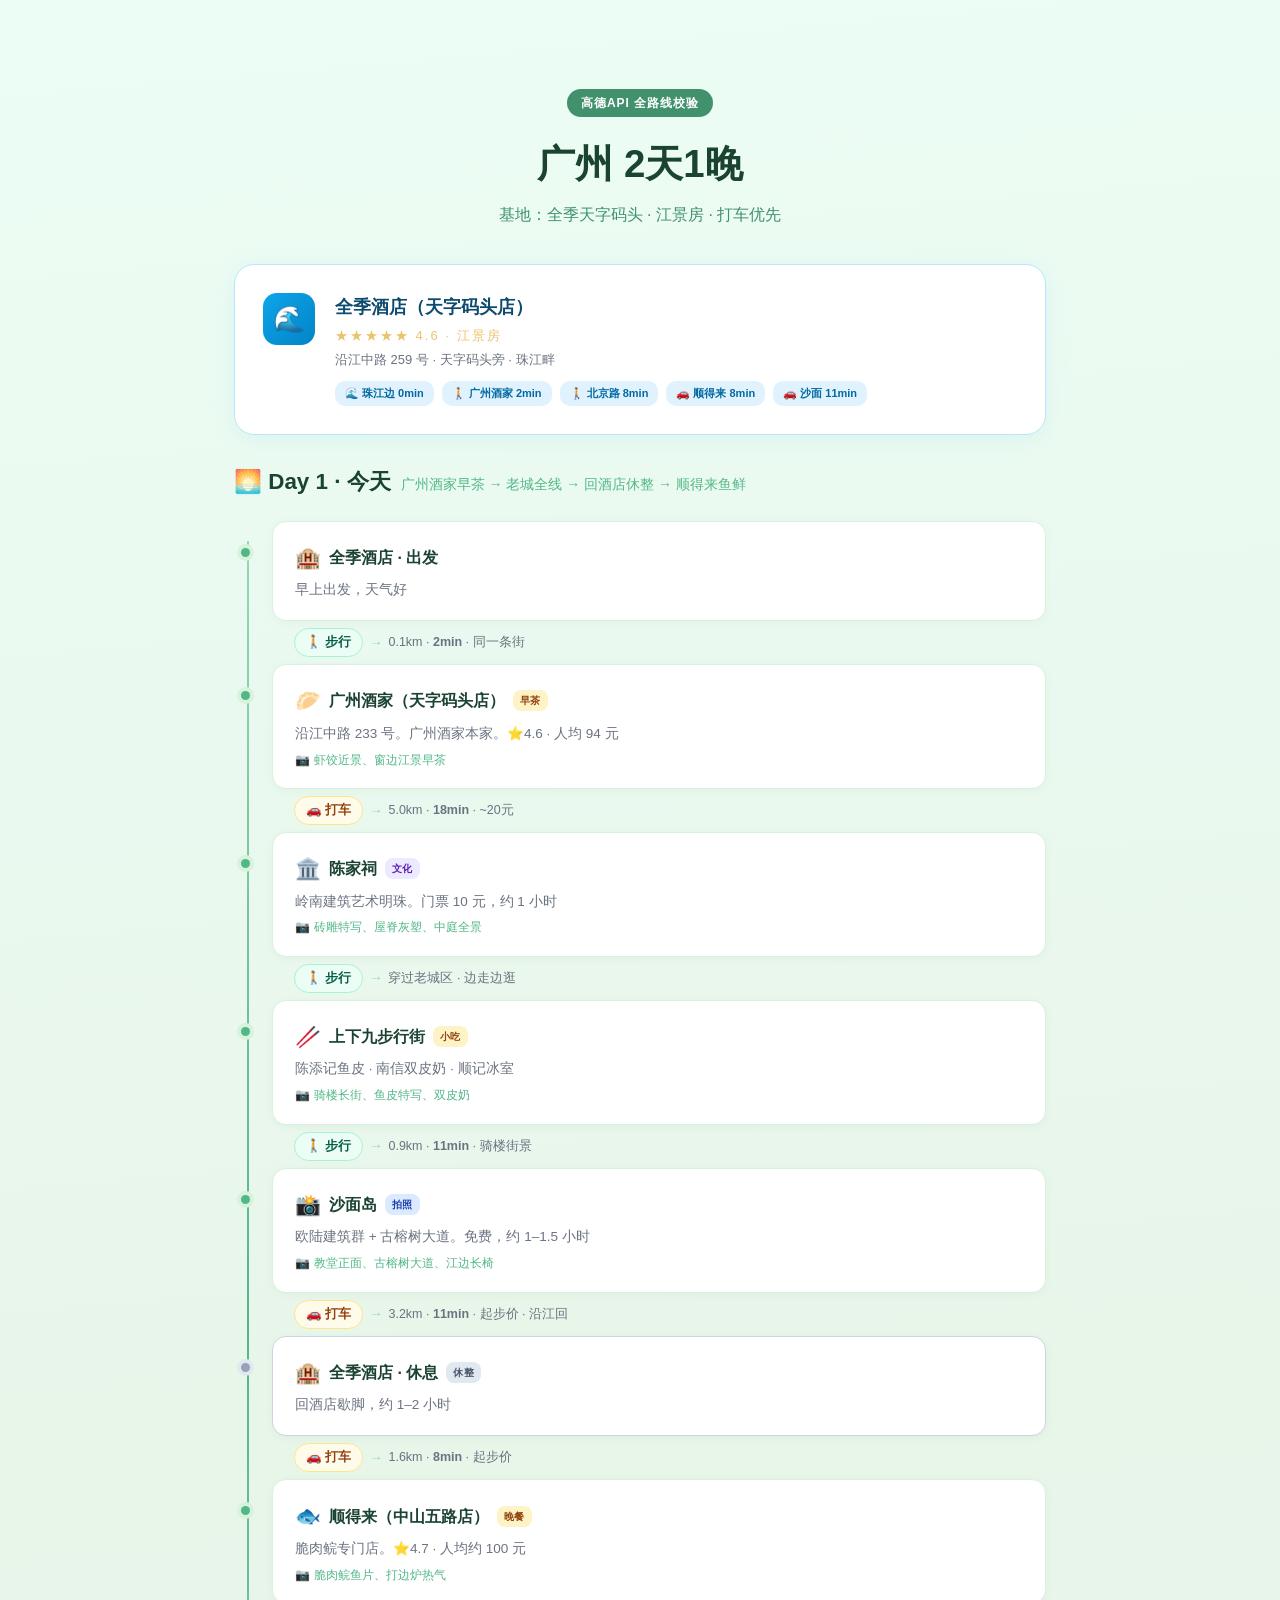
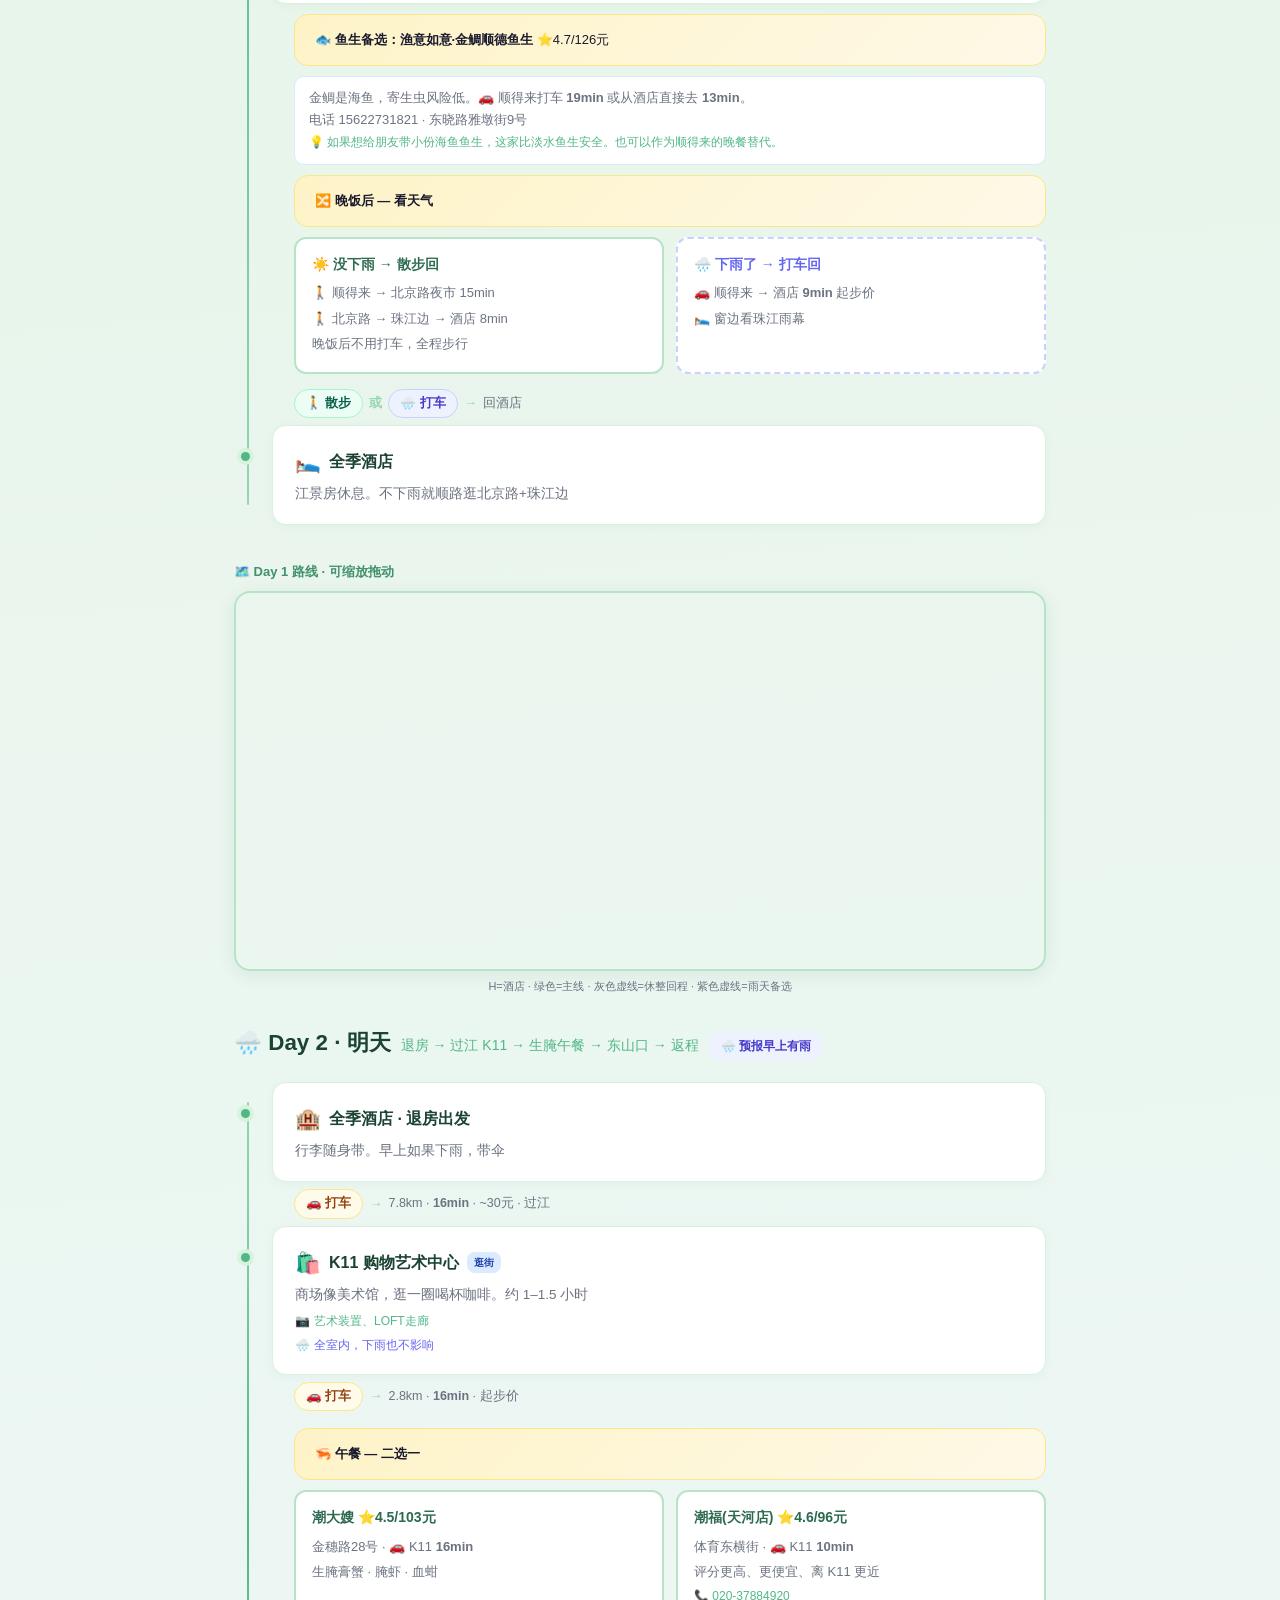
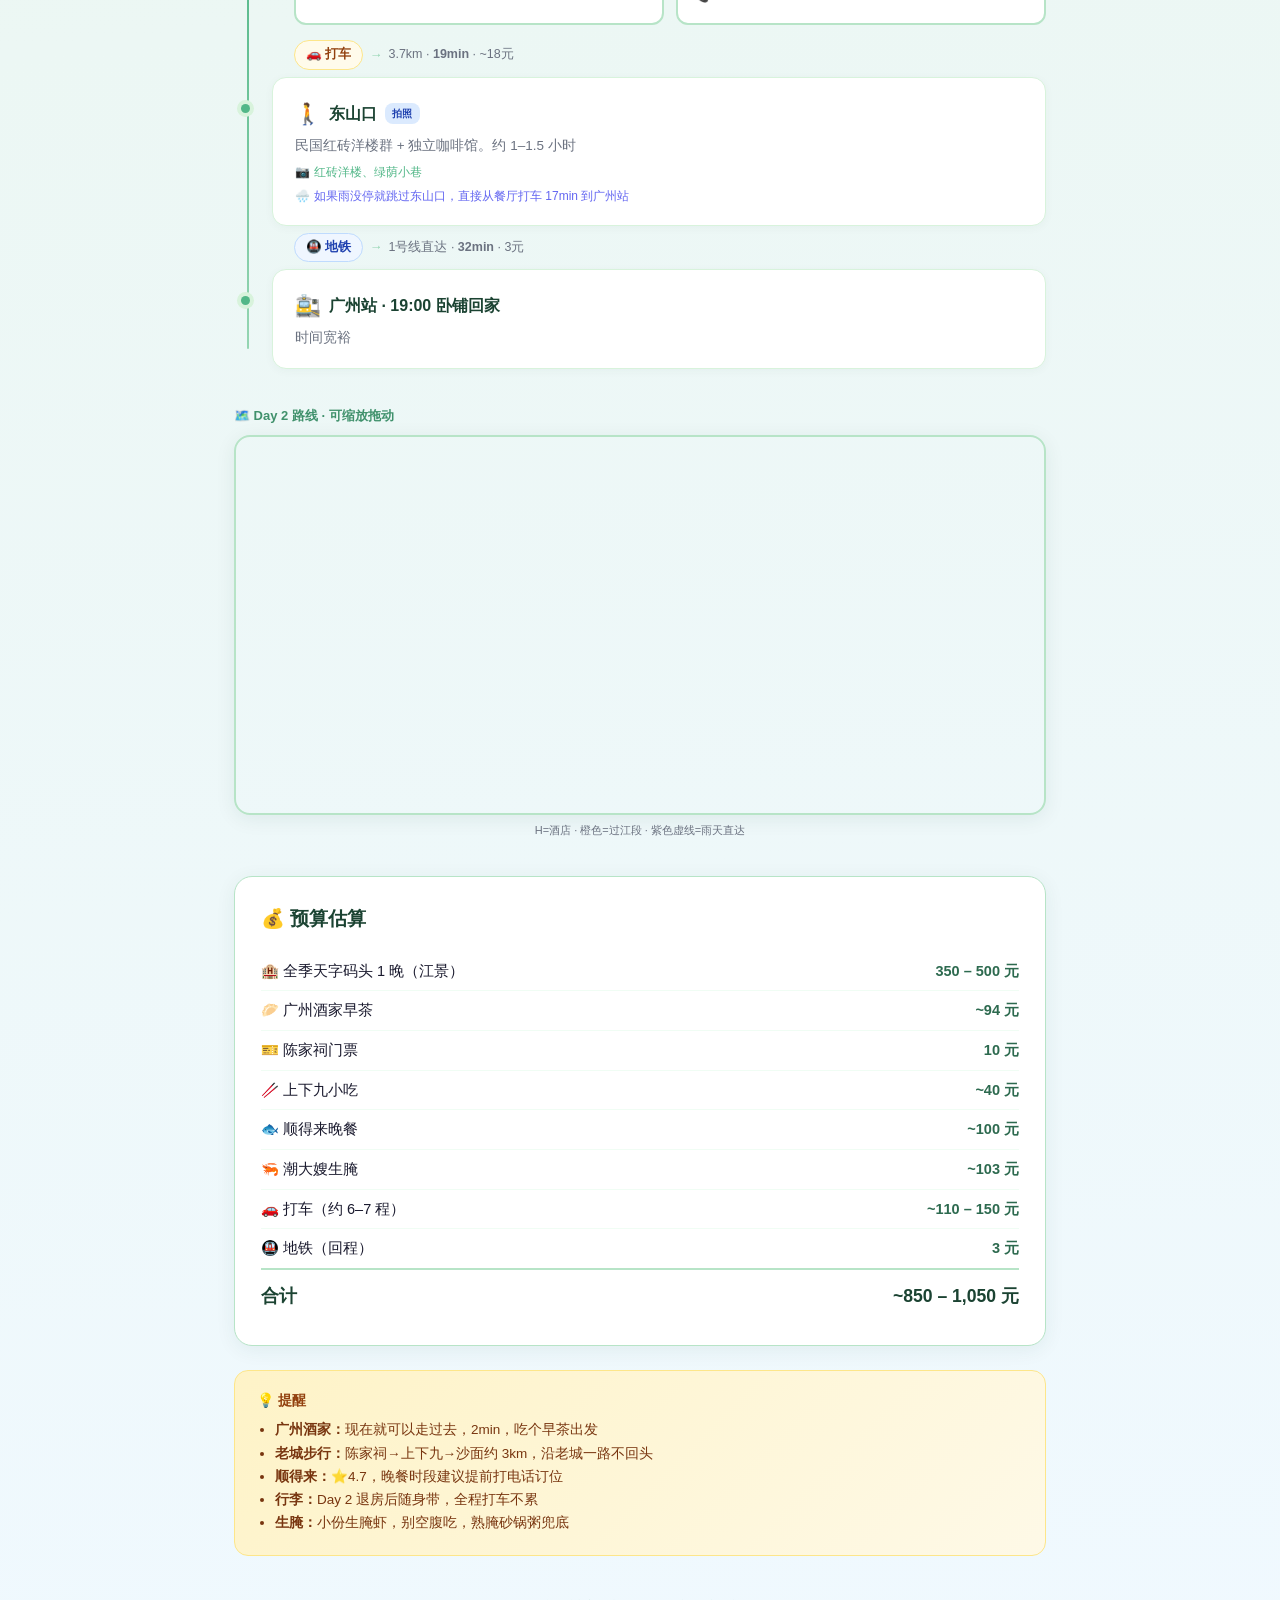
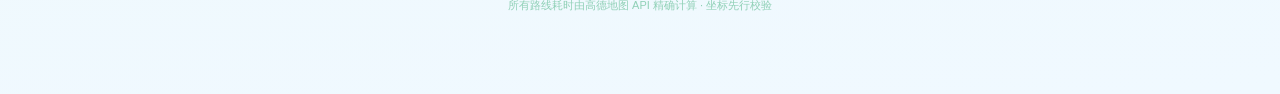
==== commit ed4063f1: "添加潮福Day2备选 + 渔意如意金鲷鱼生Day1备选" ====
--- a/index.html
+++ b/index.html
@@ -170,6 +170,13 @@
     </div>
 
     <!-- 晚间天气分流 -->
+    <div class="highlight"><strong>🐟 鱼生备选：渔意如意·金鲷顺德鱼生</strong> ⭐4.7/126元</div>
+    <div style="margin:0 0 8px 22px;padding:10px 14px;background:#fff;border:1px solid #dbeafe;border-radius:10px;font-size:13px;color:var(--gy);position:relative;z-index:1">
+      金鲷是海鱼，寄生虫风险低。🚗 顺得来打车 <strong>19min</strong> 或从酒店直接去 <strong>13min</strong>。<br>
+      电话 15622731821 · 东晓路雅墩街9号<br>
+      <span style="font-size:12px;color:var(--g600)">💡 如果想给朋友带小份海鱼鱼生，这家比淡水鱼生安全。也可以作为顺得来的晚餐替代。</span>
+    </div>
+
     <div class="highlight"><strong>🔀 晚饭后 — 看天气</strong></div>
     <div class="split-row">
       <div class="split-card"><h4>☀️ 没下雨 → 散步回</h4><p>🚶 顺得来 → 北京路夜市 15min</p><p>🚶 北京路 → 珠江边 → 酒店 8min</p><p>晚饭后不用打车，全程步行</p></div>
@@ -216,10 +223,10 @@
     </div>
     <div class="connector"><span class="mode taxi">🚗 打车</span> <span class="arrow">→</span> <span class="detail">2.8km · <strong>16min</strong> · 起步价</span></div>
 
-    <div class="stop">
-      <div class="stop-header"><span class="stop-emoji">🦐</span><span class="stop-name">潮大嫂潮汕生腌（珠江新城店）</span><span class="stop-tag tag-food">午餐</span></div>
-      <div class="stop-desc">生腌膏蟹 · 腌虾 · 血蚶。也有熟腌和砂锅粥。⭐4.5 · 人均 103 元</div>
-      <div class="stop-photo">生腌虾特写、砂锅粥冒泡</div>
+    <div class="highlight"><strong>🦐 午餐 — 二选一</strong></div>
+    <div class="split-row">
+      <div class="split-card"><h4>潮大嫂 ⭐4.5/103元</h4><p>金穗路28号 · 🚗 K11 <strong>16min</strong></p><p>生腌膏蟹 · 腌虾 · 血蚶</p></div>
+      <div class="split-card"><h4>潮福(天河店) ⭐4.6/96元</h4><p>体育东横街 · 🚗 K11 <strong>10min</strong></p><p>评分更高、更便宜、离 K11 更近</p><p style="font-size:12px;color:var(--g600)">📞 020-37884920</p></div>
     </div>
     <div class="connector"><span class="mode taxi">🚗 打车</span> <span class="arrow">→</span> <span class="detail">3.7km · <strong>19min</strong> · ~18元</span></div>
 
@@ -227,7 +234,7 @@
       <div class="stop-header"><span class="stop-emoji">🚶</span><span class="stop-name">东山口</span><span class="stop-tag tag-photo">拍照</span></div>
       <div class="stop-desc">民国红砖洋楼群 + 独立咖啡馆。约 1–1.5 小时</div>
       <div class="stop-photo">红砖洋楼、绿荫小巷</div>
-      <div class="rain-note">如果雨没停就跳过，潮大嫂直接打车 17min 到广州站</div>
+      <div class="rain-note">如果雨没停就跳过东山口，直接从餐厅打车 17min 到广州站</div>
     </div>
     <div class="connector"><span class="mode metro">🚇 地铁</span> <span class="arrow">→</span> <span class="detail">1号线直达 · <strong>32min</strong> · 3元</span></div>
 
@@ -315,6 +322,9 @@
   var m2=new AMap.Map('map-d2',{zoom:12,center:[23.13,113.30],mapStyle:'amap://styles/light',viewMode:'2D'});
   for(var j=1;j<d2.length;j++)addL(m2,d2[j-1],d2[j],orange,4,.7,false);
   addL(m2,d2[2],d2[4],purple,2.5,.4,true);
+  // 潮福备选
+  addM(m2,{label:'F',name:'潮福(天河)',lat:23.128912,lng:113.332146},orange);
+  addL(m2,d2[1],{lat:23.128912,lng:113.332146},purple,2,.4,true);
   d2.forEach(function(s){addM(m2,s,s.label==='H'?blue:orange)});m2.setFitView(null,false,[40,40,40,40]);
 })();
 </script>
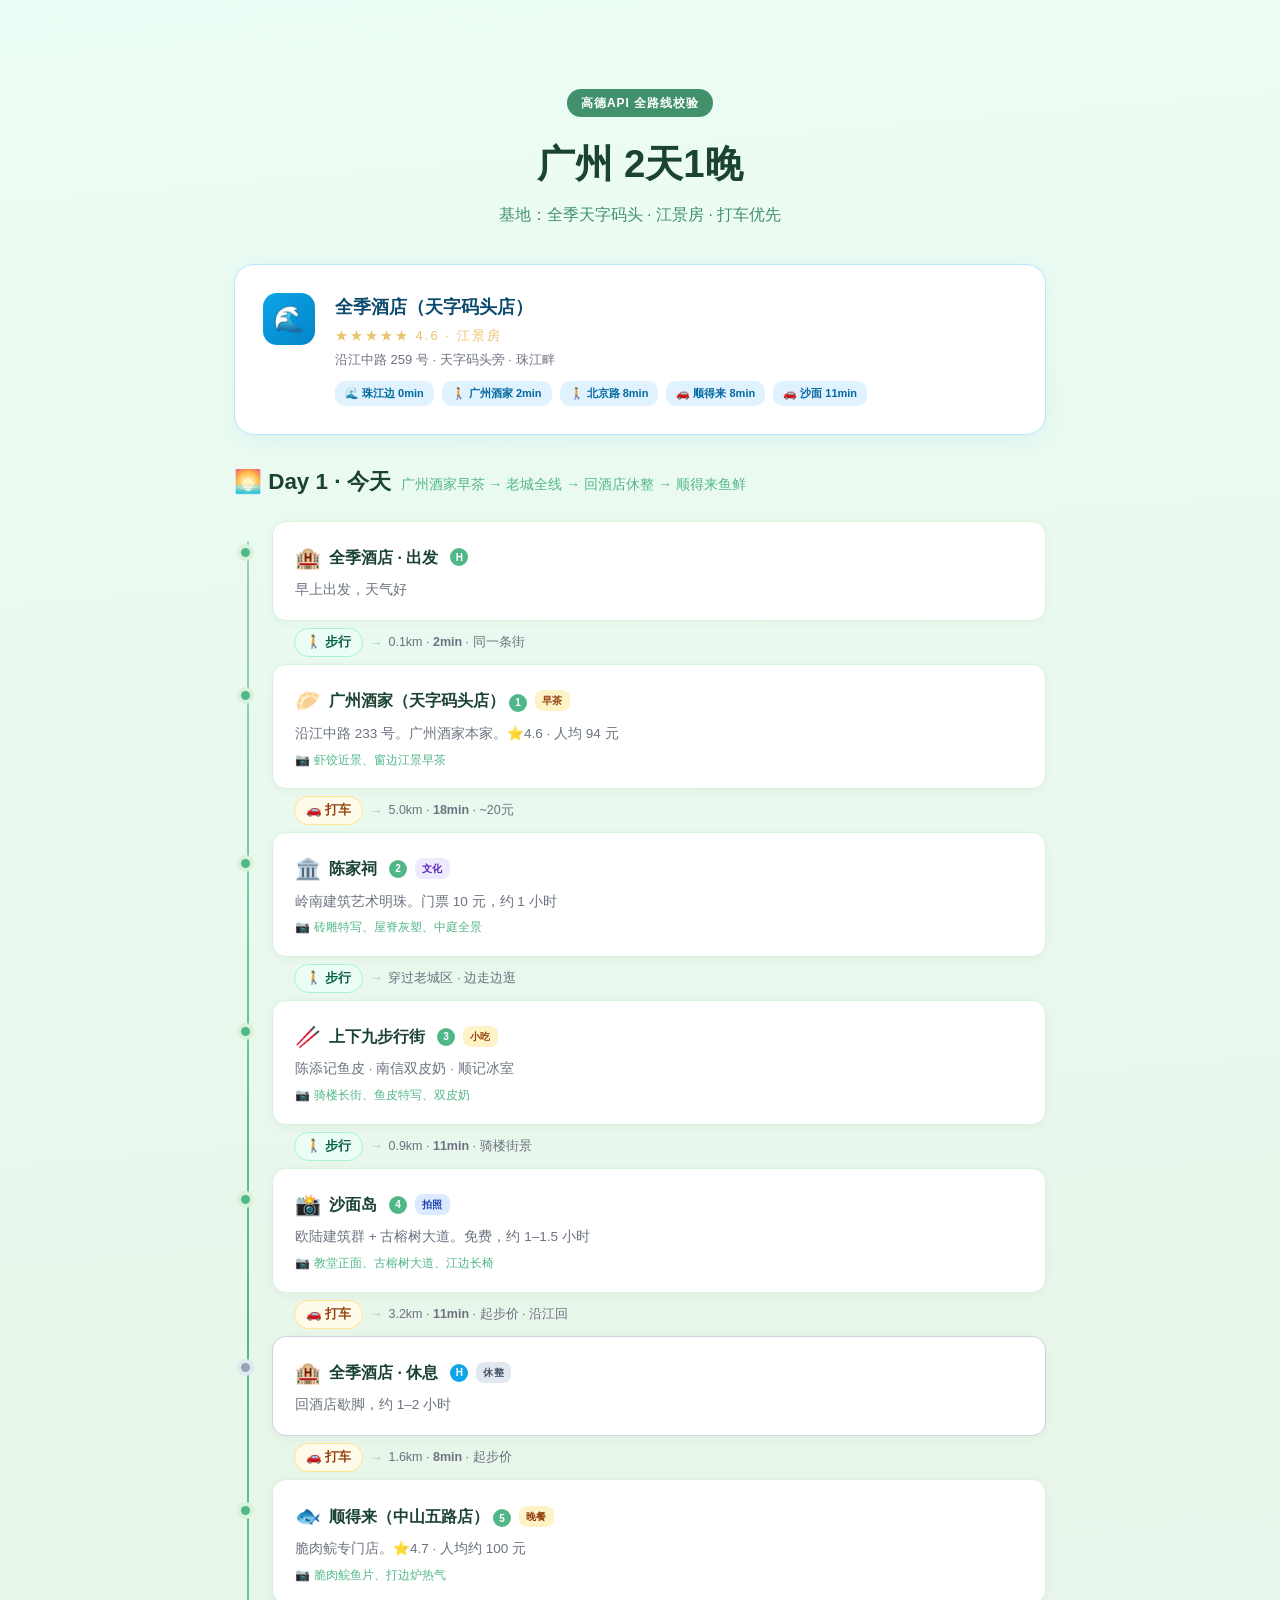
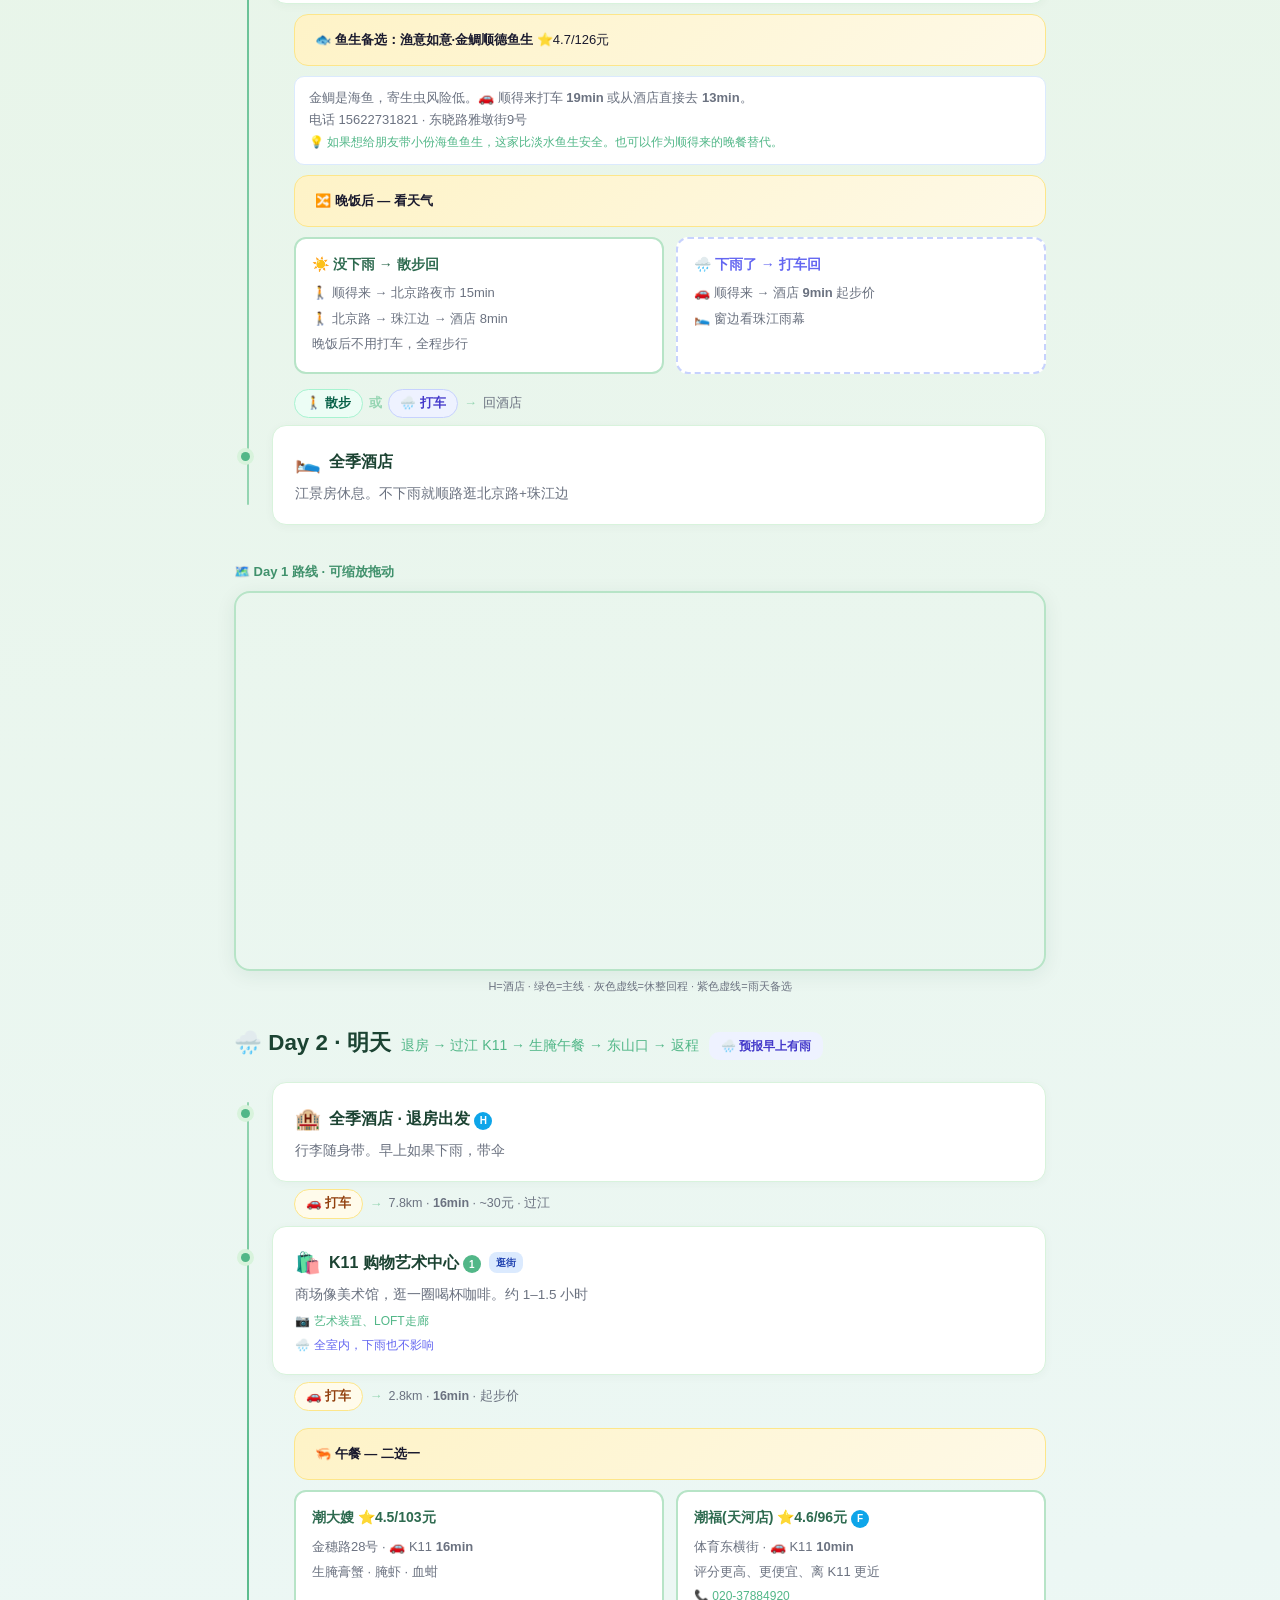
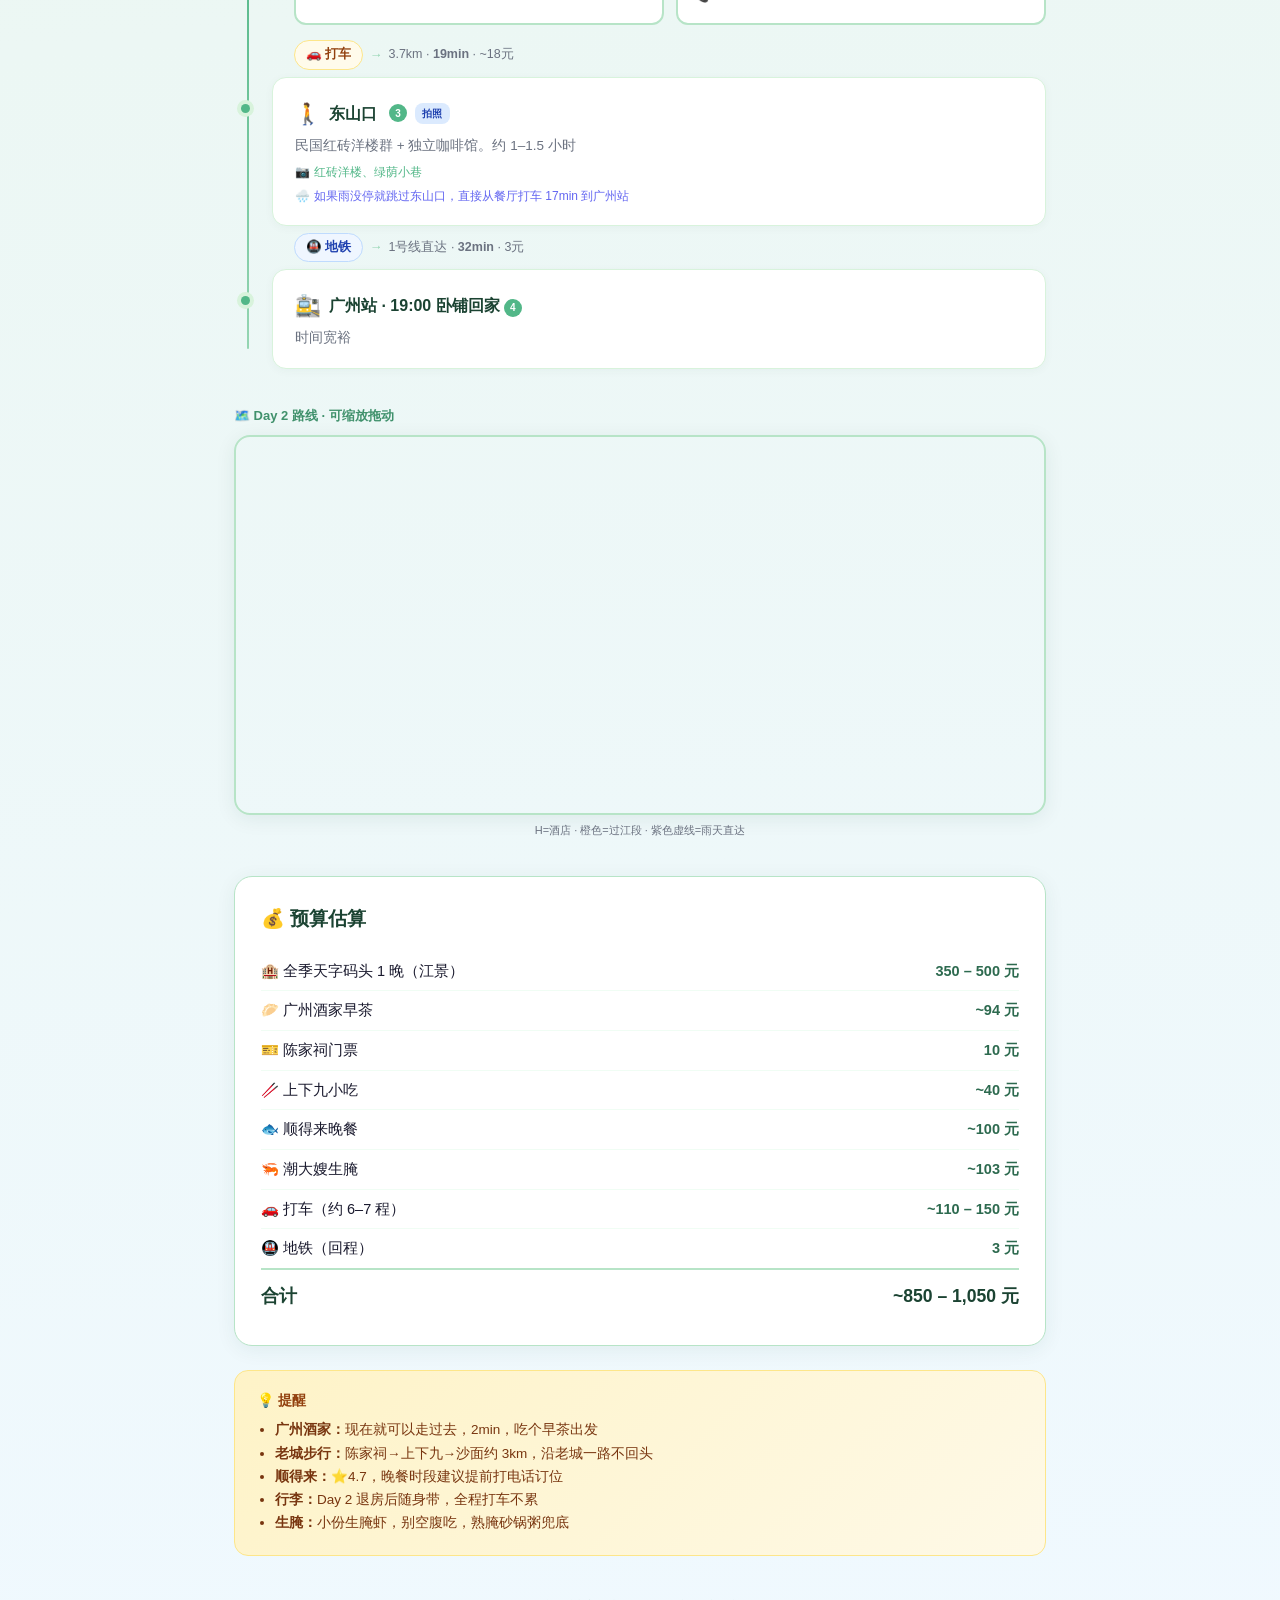
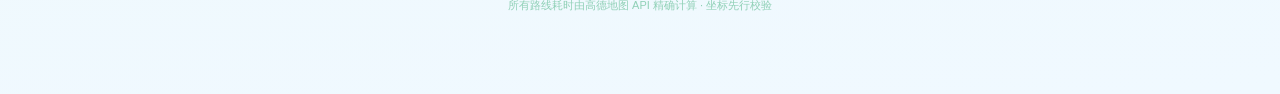
==== commit e2ee8c4a: "地图标记序号同步到文案" ====
--- a/index.html
+++ b/index.html
@@ -86,6 +86,7 @@
   .tips li{font-size:13.5px;color:#78350f;margin:3px 0;line-height:1.5}
 
   .footer{text-align:center;margin-top:40px;font-size:11px;color:var(--g600);opacity:.6}
+  .map-badge{display:inline-flex;align-items:center;justify-content:center;width:18px;height:18px;background:var(--g600);color:#fff;border-radius:50%;font-size:10px;font-weight:800;margin-left:4px;flex-shrink:0}.map-badge.hotel{background:var(--river)}
 
   .weather-note{display:flex;align-items:center;gap:6px;background:var(--rain-bg);color:#4338ca;font-size:12px;padding:4px 12px;border-radius:10px;font-weight:600}
 </style>
@@ -124,47 +125,47 @@
   </div>
   <div class="stops">
     <div class="stop">
-      <div class="stop-header"><span class="stop-emoji">🏨</span><span class="stop-name">全季酒店 · 出发</span></div>
+      <div class="stop-header"><span class="stop-emoji">🏨</span><span class="stop-name">全季酒店 · 出发</span><span class="map-badge">H</span></div>
       <div class="stop-desc">早上出发，天气好</div>
     </div>
     <div class="connector"><span class="mode walk">🚶 步行</span> <span class="arrow">→</span> <span class="detail">0.1km · <strong>2min</strong> · 同一条街</span></div>
 
     <div class="stop">
-      <div class="stop-header"><span class="stop-emoji">🥟</span><span class="stop-name">广州酒家（天字码头店）</span><span class="stop-tag tag-food">早茶</span></div>
+      <div class="stop-header"><span class="stop-emoji">🥟</span><span class="stop-name">广州酒家（天字码头店）<span class="map-badge">1</span></span><span class="stop-tag tag-food">早茶</span></div>
       <div class="stop-desc">沿江中路 233 号。广州酒家本家。⭐4.6 · 人均 94 元</div>
       <div class="stop-photo">虾饺近景、窗边江景早茶</div>
     </div>
     <div class="connector"><span class="mode taxi">🚗 打车</span> <span class="arrow">→</span> <span class="detail">5.0km · <strong>18min</strong> · ~20元</span></div>
 
     <div class="stop">
-      <div class="stop-header"><span class="stop-emoji">🏛️</span><span class="stop-name">陈家祠</span><span class="stop-tag tag-culture">文化</span></div>
+      <div class="stop-header"><span class="stop-emoji">🏛️</span><span class="stop-name">陈家祠</span><span class="map-badge">2</span><span class="stop-tag tag-culture">文化</span></div>
       <div class="stop-desc">岭南建筑艺术明珠。门票 10 元，约 1 小时</div>
       <div class="stop-photo">砖雕特写、屋脊灰塑、中庭全景</div>
     </div>
     <div class="connector"><span class="mode walk">🚶 步行</span> <span class="arrow">→</span> <span class="detail">穿过老城区 · 边走边逛</span></div>
 
     <div class="stop">
-      <div class="stop-header"><span class="stop-emoji">🥢</span><span class="stop-name">上下九步行街</span><span class="stop-tag tag-food">小吃</span></div>
+      <div class="stop-header"><span class="stop-emoji">🥢</span><span class="stop-name">上下九步行街</span><span class="map-badge">3</span><span class="stop-tag tag-food">小吃</span></div>
       <div class="stop-desc">陈添记鱼皮 · 南信双皮奶 · 顺记冰室</div>
       <div class="stop-photo">骑楼长街、鱼皮特写、双皮奶</div>
     </div>
     <div class="connector"><span class="mode walk">🚶 步行</span> <span class="arrow">→</span> <span class="detail">0.9km · <strong>11min</strong> · 骑楼街景</span></div>
 
     <div class="stop">
-      <div class="stop-header"><span class="stop-emoji">📸</span><span class="stop-name">沙面岛</span><span class="stop-tag tag-photo">拍照</span></div>
+      <div class="stop-header"><span class="stop-emoji">📸</span><span class="stop-name">沙面岛</span><span class="map-badge">4</span><span class="stop-tag tag-photo">拍照</span></div>
       <div class="stop-desc">欧陆建筑群 + 古榕树大道。免费，约 1–1.5 小时</div>
       <div class="stop-photo">教堂正面、古榕树大道、江边长椅</div>
     </div>
     <div class="connector"><span class="mode taxi">🚗 打车</span> <span class="arrow">→</span> <span class="detail">3.2km · <strong>11min</strong> · 起步价 · 沿江回</span></div>
 
     <div class="stop rest">
-      <div class="stop-header"><span class="stop-emoji">🏨</span><span class="stop-name">全季酒店 · 休息</span><span class="stop-tag tag-rest">休整</span></div>
+      <div class="stop-header"><span class="stop-emoji">🏨</span><span class="stop-name">全季酒店 · 休息</span><span class="map-badge hotel">H</span><span class="stop-tag tag-rest">休整</span></div>
       <div class="stop-desc">回酒店歇脚，约 1–2 小时</div>
     </div>
     <div class="connector"><span class="mode taxi">🚗 打车</span> <span class="arrow">→</span> <span class="detail">1.6km · <strong>8min</strong> · 起步价</span></div>
 
     <div class="stop">
-      <div class="stop-header"><span class="stop-emoji">🐟</span><span class="stop-name">顺得来（中山五路店）</span><span class="stop-tag tag-food">晚餐</span></div>
+      <div class="stop-header"><span class="stop-emoji">🐟</span><span class="stop-name">顺得来（中山五路店）<span class="map-badge">5</span></span><span class="stop-tag tag-food">晚餐</span></div>
       <div class="stop-desc">脆肉鲩专门店。⭐4.7 · 人均约 100 元</div>
       <div class="stop-photo">脆肉鲩鱼片、打边炉热气</div>
     </div>
@@ -210,13 +211,13 @@
   </div>
   <div class="stops">
     <div class="stop">
-      <div class="stop-header"><span class="stop-emoji">🏨</span><span class="stop-name">全季酒店 · 退房出发</span></div>
+      <div class="stop-header"><span class="stop-emoji">🏨</span><span class="stop-name">全季酒店 · 退房出发<span class="map-badge hotel">H</span></span></div>
       <div class="stop-desc">行李随身带。早上如果下雨，带伞</div>
     </div>
     <div class="connector"><span class="mode taxi">🚗 打车</span> <span class="arrow">→</span> <span class="detail">7.8km · <strong>16min</strong> · ~30元 · 过江</span></div>
 
     <div class="stop">
-      <div class="stop-header"><span class="stop-emoji">🛍️</span><span class="stop-name">K11 购物艺术中心</span><span class="stop-tag tag-photo">逛街</span></div>
+      <div class="stop-header"><span class="stop-emoji">🛍️</span><span class="stop-name">K11 购物艺术中心<span class="map-badge">1</span></span><span class="stop-tag tag-photo">逛街</span></div>
       <div class="stop-desc">商场像美术馆，逛一圈喝杯咖啡。约 1–1.5 小时</div>
       <div class="stop-photo">艺术装置、LOFT走廊</div>
       <div class="rain-note">全室内，下雨也不影响</div>
@@ -226,12 +227,12 @@
     <div class="highlight"><strong>🦐 午餐 — 二选一</strong></div>
     <div class="split-row">
       <div class="split-card"><h4>潮大嫂 ⭐4.5/103元</h4><p>金穗路28号 · 🚗 K11 <strong>16min</strong></p><p>生腌膏蟹 · 腌虾 · 血蚶</p></div>
-      <div class="split-card"><h4>潮福(天河店) ⭐4.6/96元</h4><p>体育东横街 · 🚗 K11 <strong>10min</strong></p><p>评分更高、更便宜、离 K11 更近</p><p style="font-size:12px;color:var(--g600)">📞 020-37884920</p></div>
+      <div class="split-card"><h4>潮福(天河店) ⭐4.6/96元<span class="map-badge hotel">F</span></h4><p>体育东横街 · 🚗 K11 <strong>10min</strong></p><p>评分更高、更便宜、离 K11 更近</p><p style="font-size:12px;color:var(--g600)">📞 020-37884920</p></div>
     </div>
     <div class="connector"><span class="mode taxi">🚗 打车</span> <span class="arrow">→</span> <span class="detail">3.7km · <strong>19min</strong> · ~18元</span></div>
 
     <div class="stop">
-      <div class="stop-header"><span class="stop-emoji">🚶</span><span class="stop-name">东山口</span><span class="stop-tag tag-photo">拍照</span></div>
+      <div class="stop-header"><span class="stop-emoji">🚶</span><span class="stop-name">东山口</span><span class="map-badge">3</span><span class="stop-tag tag-photo">拍照</span></div>
       <div class="stop-desc">民国红砖洋楼群 + 独立咖啡馆。约 1–1.5 小时</div>
       <div class="stop-photo">红砖洋楼、绿荫小巷</div>
       <div class="rain-note">如果雨没停就跳过东山口，直接从餐厅打车 17min 到广州站</div>
@@ -239,7 +240,7 @@
     <div class="connector"><span class="mode metro">🚇 地铁</span> <span class="arrow">→</span> <span class="detail">1号线直达 · <strong>32min</strong> · 3元</span></div>
 
     <div class="stop">
-      <div class="stop-header"><span class="stop-emoji">🚉</span><span class="stop-name">广州站 · 19:00 卧铺回家</span></div>
+      <div class="stop-header"><span class="stop-emoji">🚉</span><span class="stop-name">广州站 · 19:00 卧铺回家<span class="map-badge">4</span></span></div>
       <div class="stop-desc">时间宽裕</div>
     </div>
   </div>
